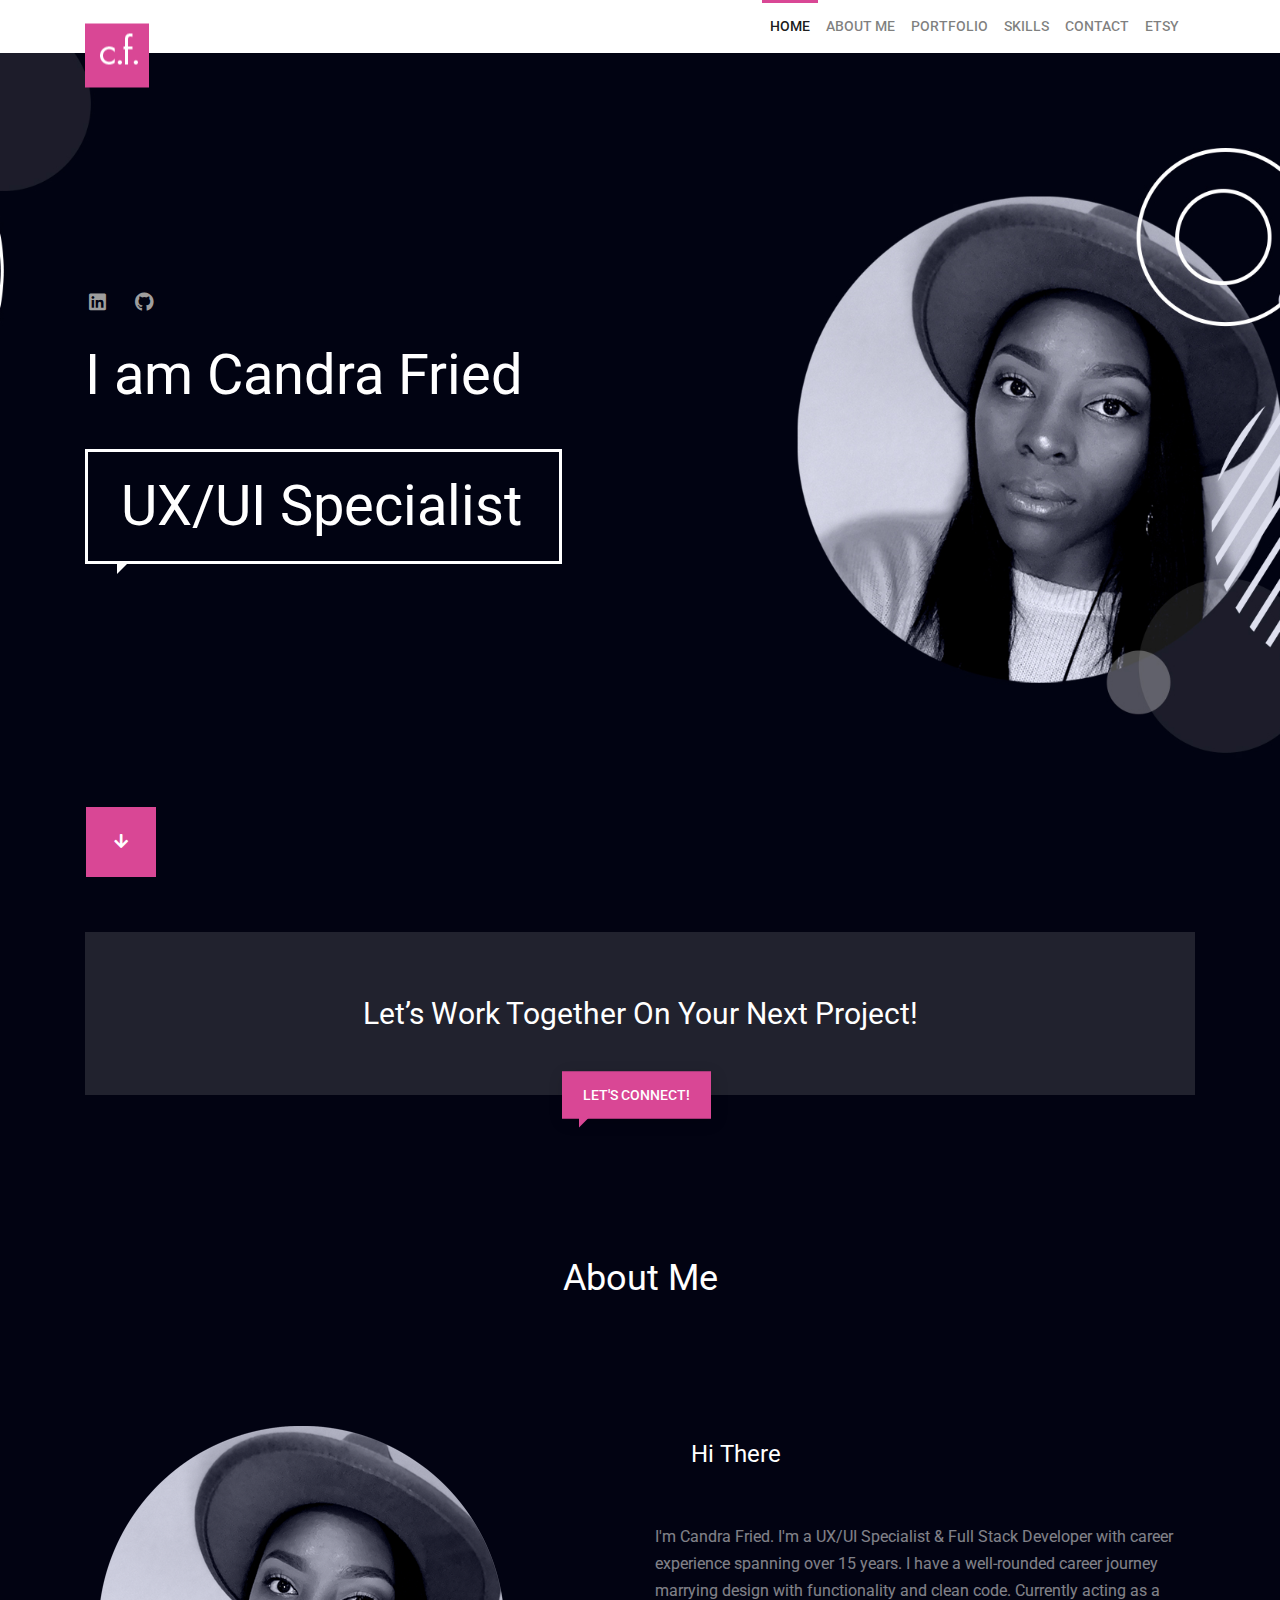
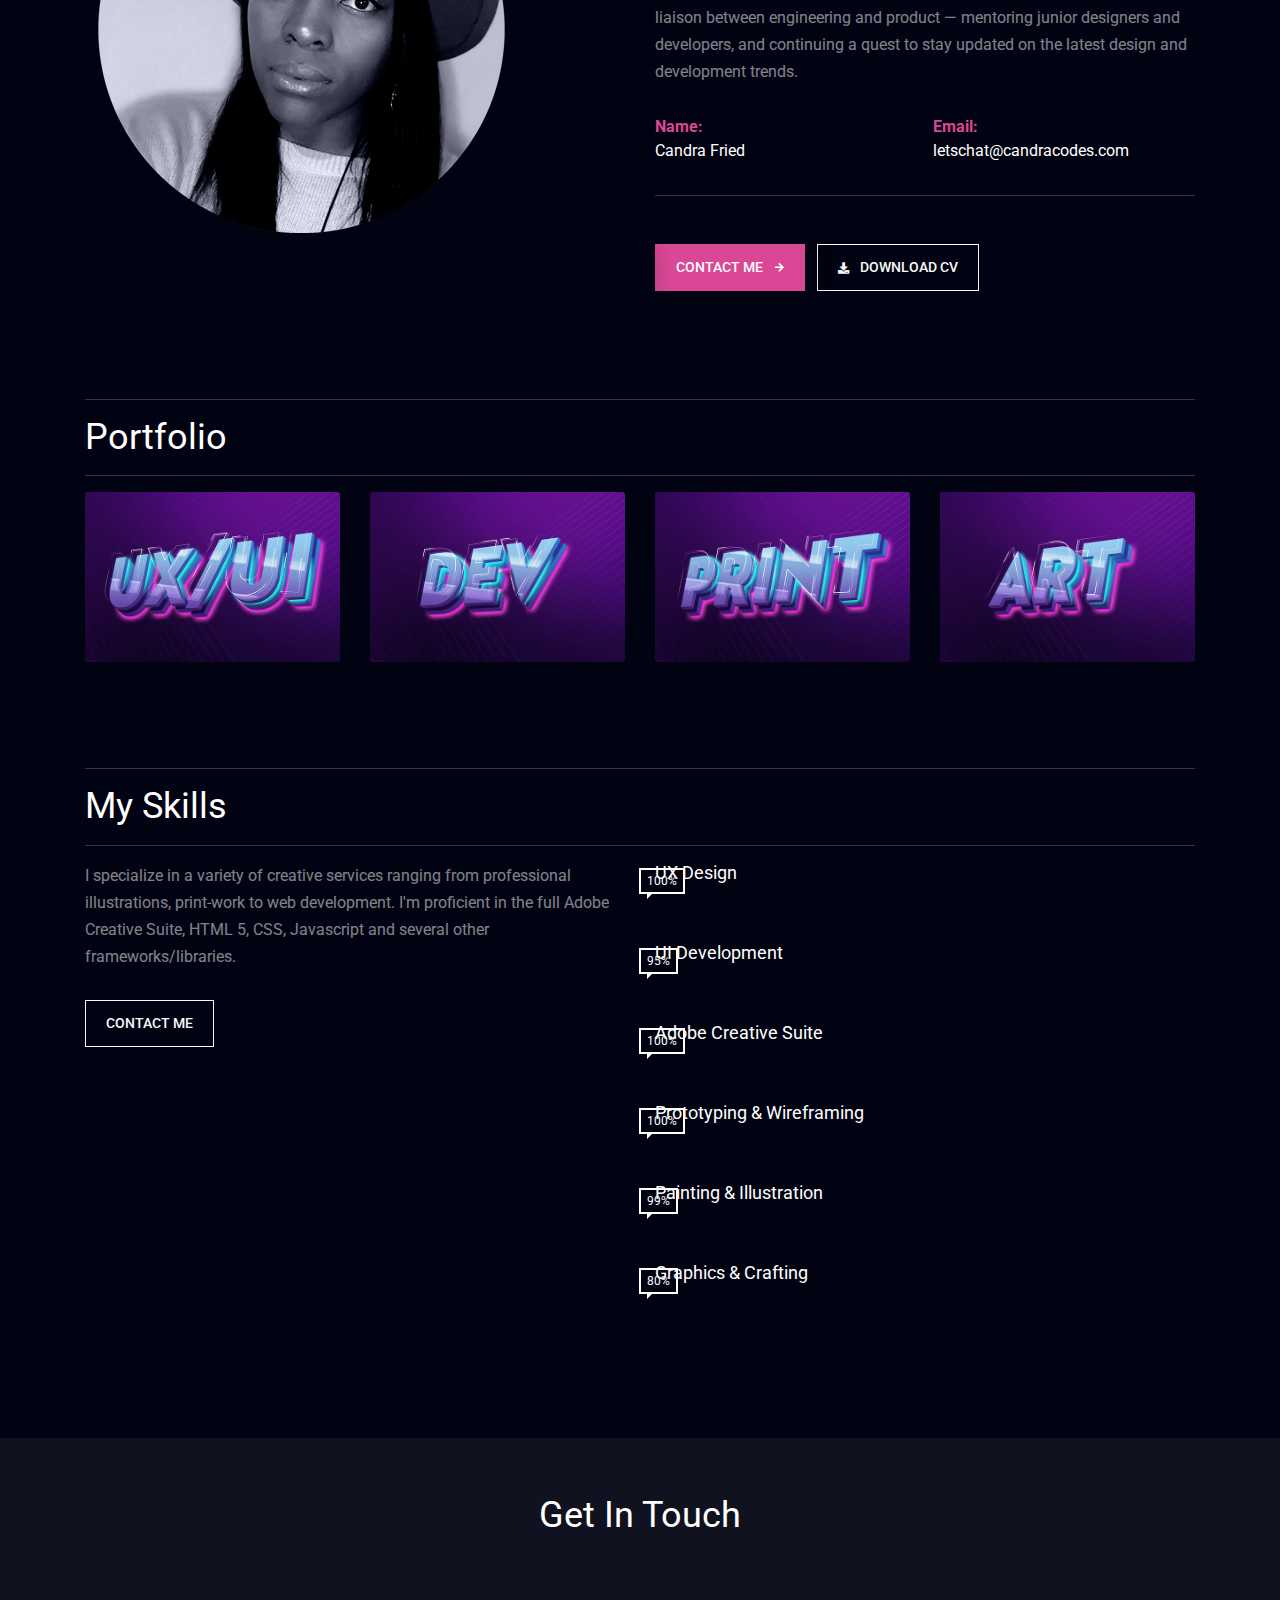
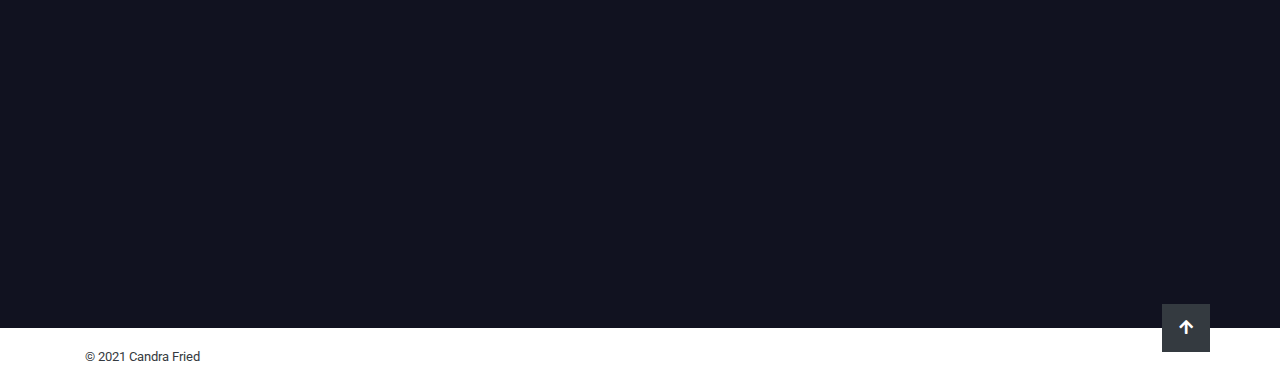
==== index.html @ 99b958d5 "Changing up the way I display portfolio sections, and optimized additional images." ====
<!doctype html>
<html lang="en">

<head>
    <meta charset="UTF-8">
    <meta name="viewport" content="width=device-width, initial-scale=1, shrink-to-fit=no">
    <meta name="author" content="ThemeStarz">
    <!-- FAVICON -->
    <link rel="apple-touch-icon" sizes="180x180" href="./assets/favicon/apple-touch-icon.png">
    <link rel="icon" type="image/png" sizes="32x32" href="./assets/favicon/favicon-32x32.png">
    <link rel="icon" type="image/png" sizes="16x16" href="./assets/favicon/favicon-16x16.png">
    <!-- GOOGLE FONTS -->
    <link rel="stylesheet" href="https://fonts.googleapis.com/css?family=Roboto:400,500,700">
    <!-- BOOTSTRAP (AVOIDING CDN FOR POTENTIAL SECURITY REASONS )-->
    <link rel="stylesheet" href="./assets/bootstrap/css/bootstrap.min.css" type="text/css">
    <!-- FONTAWESOME CSS-->
    <link rel="stylesheet" href="./assets/font-awesome/css/fontawesome-all.min.css">
    <!-- THEMING CSS-->
    <link rel="stylesheet" href="./assets/css/magnific-popup.css">
    <link rel="stylesheet" href="./assets/css/odometer-theme-default.css">
    <link rel="stylesheet" href="./assets/css/owl.carousel.min.css">
    <!-- CUSTOM CSS-->
    <link rel="stylesheet" href="./assets/css/style.css">
    <!-- CUSTOM MEDIA QUERIES-->
    <link rel="stylesheet" href="./assets/css/media-queries.css">
    <title>Candra Fried Portfolio</title>

</head>

<body data-spy="scroll" data-target=".navbar" class="has-loading-screen">
    <div class="ts-page-wrapper" id="page-top">
        <!--NAVIGATION ******************************************************************************************-->
        <nav class="navbar navbar-expand-lg navbar-light fixed-top bg-white">
            <div class="container">
                <a class="navbar-brand ts-push-down__50 position-absolute ts-bottom__0 bg-white pb-0 ts-z-index__1 ts-scroll"
                    href="#page-top">
                    <img src="assets/img/logo.png" alt="White text against Pink background of Candra Fried logo.">
                </a>
                <!--end navbar-brand-->
                <button class="navbar-toggler" type="button" data-toggle="collapse" data-target="#navbarNavAltMarkup"
                    aria-controls="navbarNavAltMarkup" aria-expanded="false" aria-label="Toggle navigation">
                    <span class="navbar-toggler-icon"></span>
                </button>
                <!--end navbar-toggler-->
                <div class="collapse navbar-collapse" id="navbarNavAltMarkup">
                    <div class="navbar-nav d-block d-lg-flex ml-auto text-right">
                        <a class="nav-item nav-link active ts-scroll" href="#page-top">Home <span
                                class="sr-only">(current)</span></a>
                        <a class="nav-item nav-link ts-scroll" href="#about-me">About Me</a>
                        <a class="nav-item nav-link ts-scroll" href="#portfolio">Portfolio</a>
                        <a class="nav-item nav-link ts-scroll" href="#my-skills">Skills</a>
                        <a class="nav-item nav-link ts-scroll" href="#contact">Contact</a>
                        <a class="nav-item nav-link ts-scroll mr-2" href="https://www.etsy.com/shop/FriedCookieCreations" target="_blank">Etsy</a>
                    </div>
                    <!--end navbar-nav-->
                </div>
                <!--end collapse-->
            </div>
            <!--end container-->
        </nav>
        <!--end navbar-->
        <!--*********************************************************************************************************-->
        <!--************ HERO ***************************************************************************************-->
        <!--*********************************************************************************************************-->
        <div id="ts-hero" class="ts-animate-hero-items">

            <!--HERO CONTENT ****************************************************************************************-->
            <div class="container position-relative h-100 ts-align__vertical">
                <div class="row w-100">
                    <div class="col-md-8">
                        <!--SOCIAL ICONS-->
                        <figure class="ts-social-icons mb-4">
                            <!-- linkedin -->
                            <a href="https://www.linkedin.com/in/candracook/" target="_blank" class="mr-3">
                                <i class="fab fa-linkedin"></i>
                            </a>
                            <!-- github -->
                            <a href="https://github.com/candracodes" target="_blank" class="mr-3">
                                <i class="fab fa-github"></i>
                            </a>
                        </figure>

                        <!-- HEADSHOT -->
                        <!-- <img src="./assets/img/headshot1.png"/> -->
                        <!--TITLE -->
                        <h1>I am Candra Fried</h1>
                        <h1 class="ts-bubble-border">
                            <span class="ts-title-rotate">
                                <span class="active">UX/UI Specialist</span>
                                <span>Developer</span>
                                <span>Artist</span>
                            </span>
                        </h1>



                    </div>
                    <!--end col-md-8-->
                </div>
                <!--end row-->

                <!-- START: DOWN ARROW *********************************** -->
                <a href="#about-me" class="ts-btn-effect position-absolute ts-bottom__0 ts-left__0 ts-scroll ml-3 mb-3">
                    <span class="ts-visible ts-circle__sm rounded-0 ts-bg-primary">
                        <i class="fa fa-arrow-down text-white"></i>
                    </span>
                    <span class="ts-hidden ts-circle__sm rounded-0">
                        <i class="fa fa-arrow-down text-white"></i>
                    </span>
                </a>
                <!-- END: DOWN ARROW *********************************** -->

            </div>
            <!--end container-->
            <!--END HERO CONTENT ************************************************************************************-->

            <!--HERO BACKGROUND *************************************************************************************-->
            <div class="ts-background">
                <div class="ts-background-image" data-bg-image="assets/img/bg-hero.jpg"></div>
            </div>
            <!--END HERO BACKGROUND *********************************************************************************-->

        </div>
        <!--end #hero-->

        <!--*********************************************************************************************************-->
        <!--************ CONTENT ************************************************************************************-->
        <!--*********************************************************************************************************-->
        <main id="ts-content">

            <!-- START: CONNECT ON LINKEDIN ***********************************************************************************-->
            <section class="ts-block">
                <div class="container">
                    <div class="text-center px-5 pt-5 position-relative">
                        <h3 class="my-3">
                            Let’s Work Together On Your Next Project!
                        </h3>
                        <a href="#contact" class="btn btn-primary mr-2 ts-push-down__50 ts-has-talk-arrow">Let's
                            Connect!</a>
                        <div class="ts-background ts-opacity__20" data-bg-image="assets/img/bg-keyboard.jpg"></div>
                    </div>
                </div>
            </section>
            <!-- END: CONNECT ON LINKEDIN ***********************************************************************************-->

            <!-- START: ABOUT ME ***********************************************************************************-->
            <section id="about-me" class="ts-block pb-4">
                <div class="container">
                    <div class="ts-title text-center">
                        <h2>About Me</h2>
                    </div>
                    <!--end ts-title-->
                    <div class="row ts-align__vertical">
                        <div class="col-md-6">
                            <img src="assets/img/headshot1.png"
                                alt="A closeup Black and white photo of Candra Fried, wearing a hat."
                                class="mw-100 mb-5">
                        </div>
                        <div class="col-md-6">
                            <h4 class="ts-bubble-border">Hi There</h4>
                            <p>
                                I'm Candra Fried. I'm a UX/UI Specialist & Full Stack Developer with career experience
                                spanning over 15 years.
                                I have a well-rounded career journey marrying design with functionality and clean code.
                                Currently acting as a liaison between engineering and product —
                                mentoring junior designers and developers, and continuing a quest to stay updated on the
                                latest design
                                and development trends.
                            </p>
                            <dl class="ts-column-count-2">
                                <dt>Name:</dt>
                                <dd>Candra Fried</dd>
                                <dt>Email:</dt>
                                <dd>letschat@candracodes.com</dd>
                            </dl>
                            <hr class="ts-hr-light mb-5">
                            <a href="#contact" class="ts-btn-effect mr-2">
                                <span class="ts-visible btn btn-primary ts-btn-arrow">Contact Me</span>
                                <span class="ts-hidden btn btn-primary ts-btn-arrow" data-bg-color="#d44729">Contact
                                    Me</span>
                            </a>
                            <a href="https://drive.google.com/file/d/1DQE7p5poFXvcVrIBnuNTejJkuoTIuxOj/view?usp=sharing"
                                target="_blank" class="ts-btn-effect mr-2">
                                <span class="ts-visible btn btn-outline-light">
                                    <i class="fa fa-download small mr-2"></i>
                                    Download CV
                                </span>
                                <span class="ts-hidden btn btn-light bg-white">
                                    <i class="fa fa-download small mr-2"></i>
                                    Download CV
                                </span>
                            </a>
                        </div>
                    </div>
                    <!--end row-->


                </div>
            </section>
            <!-- END: ABOUT ME ***********************************************************************************-->

            <!-- START: PORTFOLIO ***********************************************************************************-->
            <section class="ts-block pb-5" id="portfolio">
                <div class="container">
                    <hr class="ts-hr-light">
                    <!--start ts-title-->
                    <div class="ts-title portfolio-title">
                        <h2>Portfolio</h2>
                    </div>
                    <!--end ts-title-->

                    <!-- START: PORTFOLIO SECTION HEADERS -->
                    <!-- <div class="row">
                        <div class="col-12">
                            <ul id="portfolio-sections">
                                <li><a id="portfolio-all">All</a></li>
                                <li><a id="portfolio-development">Development</a></li>
                                <li><a id="portfolio-ux">UX/UI</a></li>
                                <li><a id="portfolio-print">Print/Graphics</a></li>
                                <li><a id="portfolio-art">Art/Illustrations</a></li>
                            </ul>
                        </div>
                    </div> -->
                    <!-- END: PORTFOLIO SECTION HEADERS -->

                    <hr class="ts-hr-light">

                    <!-- START: PORTFOLIO CHOICES -->
                    <div class="row portfolio-choice-container">
                        <!-- choice 1 -->
                        <div id="portfolio-ux" class="col-sm-12 col-md-3 col-lg-3 portfolio-choice">
                            <a>
                                <img src="assets/img/portfolio/portfolio-choice-ux.png" class="card-img" alt="Info">
                            </a>
                        </div>
                        <!-- choice 2 -->
                        <div id="portfolio-development" class="col-sm-12 col-md-3 col-lg-3 portfolio-choice">
                            <a>
                                <img src="assets/img/portfolio/portfolio-choice-dev.png" class="card-img" alt="Info">
                            </a>
                        </div>
                        <!-- choice 3 -->
                        <div id="portfolio-print" class="col-sm-12 col-md-3 col-lg-3 portfolio-choice">
                            <a>
                                <img src="assets/img/portfolio/portfolio-choice-print.png" class="card-img" alt="Info">
                            </a>
                        </div>
                        <!-- choice 4 -->
                        <div id="portfolio-art" class="col-sm-12 col-md-3 col-lg-3 portfolio-choice">
                            <a>
                                <img src="assets/img/portfolio/portfolio-choice-art.png" class="card-img" alt="Info">
                            </a>
                        </div>

                    </div>
                    <!-- END: PORTFOLIO CHOICES -->

                    <!-- start: DEVELOPMENT -->
                    <div id="show-development" class="row">
                        <!-- PROJECT 1: DAYTRIPPER -->
                        <div class="ts-gallery col-sm-12 col-md-3">
                            <!-- <a href="assets/img/portfolio/img-1-daytripper.png" class="card ts-gallery__item popup-image" data-animate="ts-fadeInUp"> -->
                            <a href="assets/img/portfolio/img-1-daytripper.png"
                                class="card ts-gallery__item popup-image">
                                <div class="ts-gallery__item-description">
                                    <h6 class="ts-opacity__50">DayTripper</h6>
                                    <h4>Sr. Dev/Designer</h4>
                                </div>
                                <img src="assets/img/portfolio/img-1-daytripper.png" class="card-img"
                                    alt="Car with bags on top driving down road for a road trip">
                                <!--end ts-gallery__image-->
                            </a>
                            <br>
                            <h5>DayTripper</h5>
                            <p class="project-link">
                                <a target="_blank" href="https://w1z9cu.axshare.com/">Wireframe</a><br>
                                <a target="_blank" href="https://github.com/candracodes/daytripper">Github (Private
                                    Repo)</a>
                            </p>
                        </div>
                        <!-- PROJECT 2: WEATHER DASHBOARD -->
                        <div class="ts-gallery col-sm-12 col-md-3">
                            <a href="assets/img/portfolio/img-2-weather.png" class="card ts-gallery__item popup-image">
                                <div class="ts-gallery__item-description">
                                    <h6 class="ts-opacity__50">Weather Dashboard</h6>
                                    <h4>Full Stack Dev/Designer</h4>
                                </div>
                                <img src="assets/img/portfolio/img-2-weather.png" class="card-img"
                                    alt="Gray and Blue squares containing today's forecast and the 5 day forecast, with accompanying icons representing clouds, the sun, and the weather of that day.">
                                <!--end ts-gallery__image-->
                            </a>
                            <br>
                            <h5>Weather Dashboard</h5>
                            <p class="project-link">
                                <a target="_blank" href="https://candracodes.github.io/weather-dashboard/">URL</a><br>
                                <a target="_blank" href="https://github.com/candracodes/weather-dashboard">Github</a>
                            </p>
                        </div>
                        <!-- PROJECT 3: WORKDAY SCHEDULER -->
                        <div class="ts-gallery col-sm-12 col-md-3">
                            <a href="assets/img/portfolio/img-3-workday.png" class="card ts-gallery__item popup-image">
                                <div class="ts-gallery__item-description">
                                    <h6 class="ts-opacity__50">Workday Scheduler</h6>
                                    <h4>Full Stack Developer</h4>
                                </div>
                                <img src="assets/img/portfolio/img-3-workday.png" class="card-img"
                                    alt="A flat planner with gray blocks indicating time in the past, red blocks indicating time in the present, and green blocks representing blocks in the future.">
                                <!--end ts-gallery__image-->
                            </a>
                            <br>
                            <h5>Workday Scheduler</h5>
                            <p class="project-link">
                                <a target="_blank" href="https://candracodes.github.io/work-day-scheduler/">URL</a><br>
                                <a target="_blank" href="https://github.com/candracodes/work-day-scheduler">Github</a>
                            </p>
                        </div>
                        <!-- PROJECT 4: CODE QUIZ -->
                        <div class="ts-gallery col-sm-12 col-md-3">
                            <a href="assets/img/portfolio/img-5-codeQuiz.png" class="card ts-gallery__item popup-image">
                                <div class="ts-gallery__item-description">
                                    <h6 class="ts-opacity__50">Code Quiz</h6>
                                    <h4>Full Stack Developer</h4>
                                </div>
                                <img src="assets/img/portfolio/img-5-codeQuiz.png" class="card-img"
                                    alt="Beige background, with a header saying Javascript Code Quiz. 4 statements describing the timed nature of the quiz, followed by a blue button that says start.">
                                <!--end ts-gallery__image-->
                            </a>
                            <br>
                            <h5>Code Quiz</h5>
                            <p class="project-link">
                                <a target="_blank" href="https://candracodes.github.io/code-quiz/">URL</a><br>
                                <a target="_blank" href="https://github.com/candracodes/code-quiz">Github</a>
                            </p>
                        </div>
                    </div>
                    <!-- end: DEVELOPMENT -->

                    <!-- start: UX/UI -->
                    <div id="show-ux" class="row">
                        <!-- PROJECT 1: DDOS -->
                        <div class="ts-gallery col-sm-12 col-md-3">
                            <a href="assets/img/portfolio/img-6-ux.png" class="card ts-gallery__item popup-image">
                                <div class="ts-gallery__item-description">
                                    <h6 class="ts-opacity__50">Comcast</h6>
                                    <h4>Designer/Developer</h4>
                                </div>
                                <img src="assets/img/portfolio/img-6-ux.png" class="card-img" alt="description">
                                <!--end ts-gallery__image-->
                            </a>
                            <br>
                            <h5>DDoS Services Portal</h5>
                            <p class="project-link">
                                <a target="_blank" href="https://ey1h8h.axshare.com/#g=1&p=home">Wireframe</a>
                            </p>
                        </div>
                        <!-- PROJECT 2: COMCAST INSIGHTS -->
                        <div class="ts-gallery col-sm-12 col-md-3">
                            <a href="assets/img/portfolio/img-7-ux.png" class="card ts-gallery__item popup-image">
                                <div class="ts-gallery__item-description">
                                    <h6 class="ts-opacity__50">Comcast</h6>
                                    <h4>Designer/Developer</h4>
                                </div>
                                <img src="assets/img/portfolio/img-7-ux.png" class="card-img" alt="description">
                                <!--end ts-gallery__image-->
                            </a>
                            <br>
                            <h5>Comcast Insights</h5>
                            <p class="project-link">
                                <a target="_blank" href="https://9i1dkv.axshare.com/#g=1&p=home">Wireframe</a>
                            </p>
                        </div>
                        <!-- PROJECT 3: PHARM -->
                        <div class="ts-gallery col-sm-12 col-md-3">
                            <a href="assets/img/portfolio/img-8-ux.png" class="card ts-gallery__item popup-image">
                                <div class="ts-gallery__item-description">
                                    <h6 class="ts-opacity__50">GeoDecisions</h6>
                                    <h4>Designer/Developer</h4>
                                </div>
                                <img src="assets/img/portfolio/img-8-ux.png" class="card-img" alt="description">
                                <!--end ts-gallery__image-->
                            </a>
                            <br>
                            <h5>GeoDecisions — PHARM</h5>
                            <p class="project-link">
                                <a target="_blank" href="http://candracodes.com/samples/PHARM.pdf">Wireframe</a><br>
                            </p>
                        </div>
                        <!-- PROJECT 4: ROSA -->
                        <div class="ts-gallery col-sm-12 col-md-3">
                            <a href="assets/img/portfolio/img-9-ux.png" class="card ts-gallery__item popup-image">
                                <div class="ts-gallery__item-description">
                                    <h6 class="ts-opacity__50">ROSA</h6>
                                    <h4>Designer/Developer</h4>
                                </div>
                                <img src="assets/img/portfolio/img-9-ux.png" class="card-img" alt="description">
                                <!--end ts-gallery__image-->
                            </a>
                            <br>
                            <h5>PennDOT ROSA</h5>
                            <p class="project-link">
                                <a target="_blank" href="http://candracodes.com/samples/ROSA/management-console.html">Prototype</a><br>
                            </p>
                        </div>
                    </div>
                    <!-- end: UX/UI -->

                    <!-- START: PRINT -->
                    <div id="show-print" class="row">
                        <!-- start: card-columns (4) -->
                        <div class="card-columns ts-gallery ts-column-count-4">
                            <!-- THE FLAMING SKILLET -->
                            <a href="assets/img/portfolio/img-19-print-big.png" class="card ts-gallery__item popup-image">
                                <div class="ts-gallery__item-description">
                                    <h6 class="ts-opacity__50">The Flaming Skillet</h6>
                                    <h4>Logo Design</h4>
                                </div>
                                <img src="assets/img/portfolio/img-19-print-thumb.png" class="card-img" alt="description">
                            </a>
                            <!-- GREG'S RANDOM ACTS -->
                            <a href="assets/img/portfolio/img-20-print-big.png" class="card ts-gallery__item popup-image">
                                <div class="ts-gallery__item-description">
                                    <h6 class="ts-opacity__50">Greg's Random Acts</h6>
                                    <h4>Logo Design</h4>
                                </div>
                                <img src="assets/img/portfolio/img-20-print-thumb.png" class="card-img" alt="description">
                            </a>
                            <!-- LEFT HANDED CAKES -->
                            <a href="assets/img/portfolio/img-21-print-big.png" class="card ts-gallery__item popup-image">
                                <div class="ts-gallery__item-description">
                                    <h6 class="ts-opacity__50">Left Handed Cakes</h6>
                                    <h4>Logo Design</h4>
                                </div>
                                <img src="assets/img/portfolio/img-21-print-thumb.png" class="card-img" alt="description">
                            </a>
                            <!-- COMCAST UTM -->
                            <a href="assets/img/portfolio/img-22-print-big.png" class="card ts-gallery__item popup-image">
                                <div class="ts-gallery__item-description">
                                    <h6 class="ts-opacity__50">Comcast UTM</h6>
                                    <h4>Logo Design</h4>
                                </div>
                                <img src="assets/img/portfolio/img-22-print-thumb.png" class="card-img" alt="description">
                            </a>
                            
                        </div>
                        <!-- end: card-columns (4) -->

                        <!-- start: card-columns (3) -->
                        <div class="card-columns ts-gallery ts-column-count-3">
                            <!-- SOLD BY SH'RON -->
                            <a href="assets/img/portfolio/img-23-print-big.png" class="card ts-gallery__item popup-image">
                                <div class="ts-gallery__item-description">
                                    <h6 class="ts-opacity__50">Sold By Sh'Ron</h6>
                                    <h4>Logo + Billboard Design</h4>
                                </div>
                                <img src="assets/img/portfolio/img-23-print-thumb.png" class="card-img" alt="description">
                            </a>
                            <!-- GEODECISIONS TRADESHOW BANNER -->
                            <a href="assets/img/portfolio/img-24-print-big.png" class="card ts-gallery__item popup-image">
                                <div class="ts-gallery__item-description">
                                    <h6 class="ts-opacity__50">GeoDecisions</h6>
                                    <h4>Tradeshow Banner</h4>
                                </div>
                                <img src="assets/img/portfolio/img-24-print-thumb.png" class="card-img" alt="description">
                            </a>
                            <!-- COMCAST NEWSLETTER -->
                            <a href="assets/img/portfolio/img-25-print-big.png" class="card ts-gallery__item popup-image">
                                <div class="ts-gallery__item-description">
                                    <h6 class="ts-opacity__50">Comcast</h6>
                                    <h4>Newsletter Design</h4>
                                </div>
                                <img src="assets/img/portfolio/img-25-print-thumb.png" class="card-img" alt="description">
                            </a>
                            
                        </div>
                        <!-- end: card-columns (3) -->
                    </div>
                    <!-- end: PRINT -->

                    <!-- start: ART -->
                    <div id="show-art" class="row">
                        <!-- start: card-columns -->
                        <div class="card-columns ts-gallery ts-column-count-4">
                            <!-- CICELY TYSON -->
                            <a href="assets/img/portfolio/img-10-cicely.png" class="card ts-gallery__item popup-image">
                                <div class="ts-gallery__item-description">
                                    <h6 class="ts-opacity__50">Cicely Tyson</h6>
                                    <h4>Pencil Drawing</h4>
                                </div>
                                <img src="assets/img/portfolio/img-10-cicely.png" class="card-img"
                                    alt="Actress Cicely Tyson drawn with graphite pencil onto beige canvas paper.">
                            </a>
                            <!-- BOOTSY COLLINS -->
                            <a href="assets/img/portfolio/img-11-bootsy.png" class="card ts-gallery__item popup-image">
                                <div class="ts-gallery__image">
                                    <div class="ts-gallery__item-description">
                                        <h6 class="ts-opacity__50">Bootsy Collins</h6>
                                        <h4>Pencil Drawing</h4>
                                    </div>
                                    <img src="assets/img/portfolio/img-11-bootsy.png" class="card-img"
                                        alt="A colored pencil drawing of singer and bassist Bootsy Collins">
                                </div>
                            </a>
                            <!-- ERYKAH BADU -->
                            <a href="assets/img/portfolio/img-12-erykah.png" class="card ts-gallery__item popup-image">
                                <div class="ts-gallery__image">
                                    <img src="assets/img/portfolio/img-12-erykah.png" class="card-img"
                                        alt="A colored pencil drawing of singer, Erykah Badu.">
                                    <div class="ts-gallery__item-description">
                                        <h6 class="ts-opacity__50">Erykah Badu</h6>
                                        <h4>Colored Pencil</h4>
                                    </div>
                                </div>
                            </a>
                            <!-- ANDRE 3000 -->
                            <a href="assets/img/portfolio/img-13-andre.png" class="card ts-gallery__item popup-image">
                                <div class="ts-gallery__image">
                                    <img src="assets/img/portfolio/img-13-andre.png" class="card-img"
                                        alt="A red and warm colored digital drawing of rapper/actor Andre 3000.">
                                    <div class="ts-gallery__item-description">
                                        <h6 class="ts-opacity__50">Andre 3000</h6>
                                        <h4>Digital Drawing/Procreate</h4>
                                    </div>
                                </div>
                            </a>
                            <!-- MUHAMMED ALI -->
                            <a href="assets/img/portfolio/img-14-muhammed.png" class="card ts-gallery__item popup-image">
                                <div class="ts-gallery__image">
                                    <img src="assets/img/portfolio/img-14-muhammed.png" class="card-img"
                                        alt="Black and white charcoal and graphite drawing of Muhammed Ali standing in a boxing ring over the top of Sonny Liston">
                                    <div class="ts-gallery__item-description">
                                        <h6 class="ts-opacity__50">Muhammed Ali</h6>
                                        <h4>Charcoal/Pencil Drawing</h4>
                                    </div>
                                </div>
                            </a>
                            <!-- SILVER SHADOW -->
                            <a href="assets/img/portfolio/img-15-silver.png" class="card ts-gallery__item popup-image">
                                <div class="ts-gallery__image">
                                    <img src="assets/img/portfolio/img-15-silver.png" class="card-img"
                                        alt="A comic book styled digital drawing of a super hero woman against an intergalactic background.">
                                    <div class="ts-gallery__item-description">
                                        <h6 class="ts-opacity__50">Silver Shadow</h6>
                                        <h4>Comic Drawing/Procreate</h4>
                                    </div>
                                </div>
                            </a>
                            <!-- APOSTLE HERMAN MURRAY -->
                            <!-- <a href="assets/img/portfolio/img-16-apostle.png" class="card ts-gallery__item popup-image">
                                <div class="ts-gallery__image">
                                    <img src="assets/img/portfolio/img-16-apostle.png" class="card-img"
                                        alt="A digitally painted portrait of preacher Herman Murray against a dark black and green background">
                                    <div class="ts-gallery__item-description">
                                        <h6 class="ts-opacity__50">Apostle Herman Murray</h6>
                                        <h4>Digital Painting</h4>
                                    </div>
                                </div>
                            </a> -->
                            <!-- THE FRIEDS -->
                            <a href="assets/img/portfolio/img-17-fried.png" class="card ts-gallery__item popup-image">
                                <div class="ts-gallery__image">
                                    <img src="assets/img/portfolio/img-17-fried.png" class="card-img"
                                        alt="An oil painting of a man, woman, and their dog.">
                                    <div class="ts-gallery__item-description">
                                        <h6 class="ts-opacity__50">Tom and Mary</h6>
                                        <h4>Oil Painting</h4>
                                    </div>
                                </div>
                            </a>
                            <!-- CANDRA -->
                            <a href="assets/img/portfolio/img-18-candra.png" class="card ts-gallery__item popup-image">
                                <div class="ts-gallery__image">
                                    <img src="assets/img/portfolio/img-18-candra.png" class="card-img"
                                        alt="A black and white pencil drawing of Candra sitting in a window sill looking outward">
                                    <div class="ts-gallery__item-description">
                                        <h6 class="ts-opacity__50">Self Portrait</h6>
                                        <h4>Pencil Drawing</h4>
                                    </div>
                                </div>
                            </a>
                            <!-- JIMI HENDRIX GUITAR -->
                            <a href="assets/img/portfolio/img-26-mixed-big.png" class="card ts-gallery__item popup-image">
                                <div class="ts-gallery__item-description">
                                    <h6 class="ts-opacity__50">Jimi Hendrix/Fender</h6>
                                    <h4>Custom Guitar Woodwork</h4>
                                </div>
                                <img src="assets/img/portfolio/img-26-mixed-thumb.png" class="card-img" alt="description">
                            </a>
                            <!-- DAYTRION CD -->
                            <a href="assets/img/portfolio/img-27-mixed-big.png" class="card ts-gallery__item popup-image">
                                <div class="ts-gallery__item-description">
                                    <h6 class="ts-opacity__50">Daytrion</h6>
                                    <h4>CD Cover Design</h4>
                                </div>
                                <img src="assets/img/portfolio/img-27-mixed-thumb.png" class="card-img" alt="description">
                            </a>
                            <!-- DAVID BOWIE STICKER -->
                            <a href="assets/img/portfolio/img-28-mixed-big.png" class="card ts-gallery__item popup-image">
                                <div class="ts-gallery__item-description">
                                    <h6 class="ts-opacity__50">David Bowie</h6>
                                    <h4>Digital Drawing/Sticker</h4>
                                </div>
                                <img src="assets/img/portfolio/img-28-mixed-thumb.png" class="card-img" alt="description">
                            </a>
                            <!-- FREDDIE MERCURY STICKER -->
                            <a href="assets/img/portfolio/img-29-mixed-big.png" class="card ts-gallery__item popup-image">
                                <div class="ts-gallery__item-description">
                                    <h6 class="ts-opacity__50">Freddie Mercury</h6>
                                    <h4>Digital Drawing/Sticker</h4>
                                </div>
                                <img src="assets/img/portfolio/img-29-mixed-thumb.png" class="card-img" alt="description">
                            </a>
                        </div>
                        <!-- end: card-columns -->

                    </div>
                    <!-- start: ART -->


                </div>
                <!--end container-->
            </section>
            <!-- END: PORTFOLIO ***********************************************************************************-->

            <!-- START: MY SKILLS ***********************************************************************************-->
            <section id="my-skills" class="ts-block pb-5">
                <div class="container">
                    <hr class="ts-hr-light">
                    <div class="ts-title portfolio-title">
                        <h2>My Skills</h2>
                    </div>
                    <!--end ts-title-->
                    <hr class="ts-hr-light">
                    <div class="row">
                        <div class="col-md-6">
                            <p>
                                I specialize in a variety of creative services ranging from professional illustrations,
                                print-work to web development.
                                I'm proficient in the full Adobe Creative Suite, HTML 5, CSS, Javascript and several
                                other frameworks/libraries.

                            </p>
                            <a href="#contact" class="btn btn-outline-light mb-5">Contact Me</a>
                        </div>
                        <!--end col-md-6-->
                        <div class="col-md-6">
                            <div class="progress" data-progress-width="100%">
                                <h5 class="ts-progress-title">UX Design</h5>
                                <figure class="ts-progress-value"></figure>
                                <div class="progress-bar" role="progressbar" aria-valuenow="0" aria-valuemin="0"
                                    aria-valuemax="100"></div>
                            </div>
                            <!--end progress-->
                            <div class="progress" data-progress-width="95%">
                                <h5 class="ts-progress-title">UI Development</h5>
                                <figure class="ts-progress-value"></figure>
                                <div class="progress-bar" role="progressbar" aria-valuenow="0" aria-valuemin="0"
                                    aria-valuemax="100"></div>
                            </div>
                            <!--end progress-->
                            <div class="progress" data-progress-width="100%">
                                <h5 class="ts-progress-title">Adobe Creative Suite</h5>
                                <figure class="ts-progress-value"></figure>
                                <div class="progress-bar" role="progressbar" aria-valuenow="0" aria-valuemin="0"
                                    aria-valuemax="100"></div>
                            </div>
                            <!--end progress-->
                            <div class="progress" data-progress-width="100%">
                                <h5 class="ts-progress-title">Prototyping & Wireframing</h5>
                                <figure class="ts-progress-value"></figure>
                                <div class="progress-bar" role="progressbar" aria-valuenow="0" aria-valuemin="0"
                                    aria-valuemax="100"></div>
                            </div>
                            <!--end progress-->
                            <div class="progress" data-progress-width="99%">
                                <h5 class="ts-progress-title">Painting & Illustration</h5>
                                <figure class="ts-progress-value"></figure>
                                <div class="progress-bar" role="progressbar" aria-valuenow="0" aria-valuemin="0"
                                    aria-valuemax="100"></div>
                            </div>
                            <!--end progress-->
                            <div class="progress" data-progress-width="80%">
                                <h5 class="ts-progress-title">Graphics & Crafting</h5>
                                <figure class="ts-progress-value"></figure>
                                <div class="progress-bar" role="progressbar" aria-valuenow="0" aria-valuemin="0"
                                    aria-valuemax="100"></div>
                            </div>
                            <!--end progress-->
                        </div>
                        <!--end col-md-6-->
                    </div>
                    <!--end row-->
                </div>
                <!--end container-->
            </section>
            <!-- END: MY SKILLS ***********************************************************************************-->

        </main>
        <!--end #content-->

        <!--*********************************************************************************************************-->
        <!--************ FOOTER *************************************************************************************-->
        <!--*********************************************************************************************************-->
        <footer id="ts-footer" class="mt-5">

            <section id="contact" class="ts-block ts-separate-bg-element" data-bg-image="assets/img/bg-man-wall.jpg"
                data-bg-image-opacity=".1">
                <div class="container footer-center">
                    <div class="ts-title text-center">
                        <h2 class="ts-bubble-border">Get In Touch</h2>
                    </div>
                    <div class="row ts-xs-text-center ">
                        <!-- start: ICON 1 -->
                        <div class="col-sm-6 col-md-3 mb-4" data-animate="ts-fadeInUp">
                            <i class="fas fa-map-marker-alt mb-4 footer-icon"
                                alt="Pink icon of a map pin, indicating the location of Candra Fried"></i>
                            <h5>Location</h5>
                            <div class="ts-opacity__50">
                                <figure class="mb-0">Dallas, TX, USA</figure>
                            </div>
                        </div>
                        <!-- start: ICON 1 -->

                        <!-- start: ICON 2 -->
                        <div class="col-sm-6 col-md-3 mb-4" data-animate="ts-fadeInUp" data-delay=".2s">
                            <i class="fas fa-envelope-open mb-4 footer-icon"
                                alt="A pink icon of an at symbol indicating the email of Candra Fried"></i>
                            <h5>Email</h5>
                            <div class="ts-opacity__50">
                                <figure class="mb-0">letschat@candracodes.com</figure>
                            </div>
                            <!--end ts-opacity__50-->
                        </div>
                        <!-- start: ICON 2 -->

                        <!-- start: ICON 3 -->
                        <div class="col-sm-6 col-md-3 mb-4" data-animate="ts-fadeInUp" data-delay=".2s">
                            <i class="fab fa-linkedin mb-4 footer-icon" alt="A pink LinkedIn icon"></i>
                            <h5>LinkedIn</h5>
                            <div class="ts-opacity__50">
                                <figure class="mb-0"><a href="https://www.linkedin.com/in/candracook/"
                                        target="_blank">View Profile</a></figure>
                            </div>
                            <!--end ts-opacity__50-->
                        </div>
                        <!-- start: ICON 3 -->

                        
                        <!-- start: ICON 4 -->
                        <div class="col-sm-6 col-md-3 mb-4" data-animate="ts-fadeInUp" data-delay=".2s">
                            <i class="fab fa-github mb-4 footer-icon" alt="A pink LinkedIn icon"></i>
                            <h5>Github</h5>
                            <div class="ts-opacity__50">
                                <figure class="mb-0"><a href="https://github.com/candracodes" target="_blank">View
                                        Profile</a></figure>
                            </div>
                            <!--end ts-opacity__50-->
                        </div>
                        <!-- start: ICON 4 -->

                    </div>
                    <!--end row-->
                </div>
                <!--end container-->
            </section>
            <!--end #contact-->

            <div class="text-dark bg-white">
                <div class="container py-3 position-relative">
                    <small>© 2021 Candra Fried</small>
                    <a href="#page-top"
                        class="ts-circle__xs rounded-0 bg-dark position-absolute ts-right__0 ts-top__0 ts-push-up__50 ts-scroll">
                        <i class="fa fa-arrow-up text-white"></i>
                    </a>
                </div>
            </div>

        </footer>
        <!--end #footer-->

    </div>
    <!--end page-->


    <script src="./assets/js/custom.hero.js"></script>
    <script src="./assets/js/jquery-3.3.1.min.js"></script>
    <script src="./assets/js/popper.min.js"></script>
    <script src="./assets/bootstrap/js/bootstrap.min.js"></script>
    <script src="./assets/js/imagesloaded.pkgd.min.js"></script>
    <script src="./assets/js/isInViewport.jquery.js"></script>
    <script src="./assets/js/jquery.magnific-popup.min.js"></script>
    <script src="./assets/js/scrolla.jquery.min.js"></script>
    <script src="./assets/js/jquery.validate.min.js"></script>
    <script src="./assets/js/jquery-validate.bootstrap-tooltip.min.js"></script>
    <script src="./assets/js/odometer.min.js"></script>
    <script src="./assets/js/owl.carousel.min.js"></script>
    <!-- CUSTOM JAVASCRIPT -->
    <script src="./assets/js/custom.js"></script>

</body>

</html>
---- assets/css/odometer-theme-default.css ----
.odometer.odometer-auto-theme, .odometer.odometer-theme-default {
  display: inline-block;
  vertical-align: middle;
  *vertical-align: auto;
  *zoom: 1;
  *display: inline;
  position: relative;
}
.odometer.odometer-auto-theme .odometer-digit, .odometer.odometer-theme-default .odometer-digit {
  display: inline-block;
  vertical-align: middle;
  *vertical-align: auto;
  *zoom: 1;
  *display: inline;
  position: relative;
}
.odometer.odometer-auto-theme .odometer-digit .odometer-digit-spacer, .odometer.odometer-theme-default .odometer-digit .odometer-digit-spacer {
  display: inline-block;
  vertical-align: middle;
  *vertical-align: auto;
  *zoom: 1;
  *display: inline;
  visibility: hidden;
}
.odometer.odometer-auto-theme .odometer-digit .odometer-digit-inner, .odometer.odometer-theme-default .odometer-digit .odometer-digit-inner {
  text-align: left;
  display: block;
  position: absolute;
  top: 0;
  left: 0;
  right: 0;
  bottom: 0;
  overflow: hidden;
}
.odometer.odometer-auto-theme .odometer-digit .odometer-ribbon, .odometer.odometer-theme-default .odometer-digit .odometer-ribbon {
  display: block;
}
.odometer.odometer-auto-theme .odometer-digit .odometer-ribbon-inner, .odometer.odometer-theme-default .odometer-digit .odometer-ribbon-inner {
  display: block;
  -webkit-backface-visibility: hidden;
}
.odometer.odometer-auto-theme .odometer-digit .odometer-value, .odometer.odometer-theme-default .odometer-digit .odometer-value {
  display: block;
  -webkit-transform: translateZ(0);
}
.odometer.odometer-auto-theme .odometer-digit .odometer-value.odometer-last-value, .odometer.odometer-theme-default .odometer-digit .odometer-value.odometer-last-value {
  position: absolute;
}
.odometer.odometer-auto-theme.odometer-animating-up .odometer-ribbon-inner, .odometer.odometer-theme-default.odometer-animating-up .odometer-ribbon-inner {
  -webkit-transition: -webkit-transform 2s;
  -moz-transition: -moz-transform 2s;
  -ms-transition: -ms-transform 2s;
  -o-transition: -o-transform 2s;
  transition: transform 2s;
}
.odometer.odometer-auto-theme.odometer-animating-up.odometer-animating .odometer-ribbon-inner, .odometer.odometer-theme-default.odometer-animating-up.odometer-animating .odometer-ribbon-inner {
  -webkit-transform: translateY(-100%);
  -moz-transform: translateY(-100%);
  -ms-transform: translateY(-100%);
  -o-transform: translateY(-100%);
  transform: translateY(-100%);
}
.odometer.odometer-auto-theme.odometer-animating-down .odometer-ribbon-inner, .odometer.odometer-theme-default.odometer-animating-down .odometer-ribbon-inner {
  -webkit-transform: translateY(-100%);
  -moz-transform: translateY(-100%);
  -ms-transform: translateY(-100%);
  -o-transform: translateY(-100%);
  transform: translateY(-100%);
}
.odometer.odometer-auto-theme.odometer-animating-down.odometer-animating .odometer-ribbon-inner, .odometer.odometer-theme-default.odometer-animating-down.odometer-animating .odometer-ribbon-inner {
  -webkit-transition: -webkit-transform 2s;
  -moz-transition: -moz-transform 2s;
  -ms-transition: -ms-transform 2s;
  -o-transition: -o-transform 2s;
  transition: transform 2s;
  -webkit-transform: translateY(0);
  -moz-transform: translateY(0);
  -ms-transform: translateY(0);
  -o-transform: translateY(0);
  transform: translateY(0);
}

.odometer.odometer-auto-theme, .odometer.odometer-theme-default {
  font-family: "Helvetica Neue", sans-serif;
  line-height: 1.1em;
}
.odometer.odometer-auto-theme .odometer-value, .odometer.odometer-theme-default .odometer-value {
  text-align: center;
}
---- assets/css/style.css ----
/*----------------------------------------------------------------------------------------------------------------------
Project:	    Selfer
Version:        1.0.0

Default Color   #d94795;
Background Color  #020312;

Body copy:		'Roboto', sans-serif; 14px;
Headers:		'Roboto', sans-serif;

----------------------------------------------------------------------------------------------------------------------*/

/*----------------------------------------------------------------------------------------------------------------------
[Table of contents]

A. Basic Styling
  -- Styling

B. Helpers
  -- Animations
  -- Borders
  -- Colors
  -- Column Count
  -- Transitions
  -- Background
  -- Headings
  -- Height
  -- Margin
  -- No Gutter
  -- Opacity
  -- Overflow
  -- Padding
  -- Position
  -- Shadow
  -- Shape Mask
  -- Typography
  -- Title
  -- Transitions
  -- Utilities
  -- Width
  -- Z-Index

C. Components
  -- Block
  -- Blockquote
  -- Box
  -- Buttons
  -- Card
  -- Circle
  -- Forms
  -- Inputs
  -- Item
  -- List
  -- Map
  -- Hero
  -- Navbar
  -- Page
  -- Partners
  -- Plugins
  -- Price Box
  -- Progress
  -- Promo Numbers
  -- Select
  -- Slider
  -- Tabs

D. Plugins Styles
  -- Magnific Popup
  -- Owl Carousel

E. Template Specific Elements
  -- Price Box
  -- Other
  -- Story

F. Media Queries

G. Portfolio Sections


----------------------------------------------------------------------------------------------------------------------*/

/***********************************************************************************************************************
A. Basic Styling
***********************************************************************************************************************/

/*-------------------------------------------
  -- Styling - Colors, Font Size, Font Family
-------------------------------------------*/

body {
    color: #fff;
    background-color: #020312;
    font-family: 'Roboto', sans-serif;
    font-size: 1rem;
    margin: 0;
    padding: 0;
}

html {
    font-size: 80%;
}

h1, h2, h3, h4, h5 {
    font-weight: 400;
}

h1, .ts-h1 {
    font-size: 2.5rem;
}

h2, .ts-h2 {
    font-size: 1.5rem;
}

h3, .ts-h3 {
    font-size: 1.25rem;
    margin-bottom: 1.5625rem;
}

h4, .ts-h4 {
    margin-bottom: 1.875rem;
}

h5, .ts-h5 {
    font-size: 1.125rem;
}

h6, .ts-h6 {
    font-size: 1rem;
}

/* NEW */

/***********************************************************************************************************************
B. Helpers
***********************************************************************************************************************/

/*-------------------------------------------
  -- Animations
-------------------------------------------*/

[data-animate] {
    opacity: 0;
    animation-fill-mode: forwards;
    animation-duration: .6s;
    animation-timing-function: ease;
}

/* Fade In Up */

@keyframes ts-fadeInUp {
    from {
        opacity: 0;
        transform: translate3d(0, 1.25rem, 0);
    }

    to {
        opacity: 1;
        transform: translate3d(0, 0, 0);
    }
}

.ts-fadeInUp {
    animation-name: ts-fadeInUp;
}

/* Fade In Down */

@keyframes ts-fadeInDown {
    from {
        opacity: 0;
        transform: translate3d(0, -1.25rem, 0);
    }

    to {
        opacity: 1;
        transform: translate3d(0, 0, 0);
    }
}

.ts-fadeInDown {
    animation-name: ts-fadeInDown;
}

/* Fade In Left */

@keyframes ts-fadeInLeft {
    from {
        opacity: 0;
        transform: translate3d(-1.25rem, 0, 0);
    }

    to {
        opacity: 1;
        transform: translate3d(0, 0, 0);
    }
}

.ts-fadeInLeft {
    animation-name: ts-fadeInLeft;
}

/* Fade In Right */

@keyframes ts-fadeInRight {
    from {
        opacity: 0;
        transform: translate3d(1.25rem, 0, 0);
    }

    to {
        opacity: 1;
        transform: translate3d(0, 0, 0);
    }
}

.ts-fadeInRight {
    animation-name: ts-fadeInRight;
}

/* Zoom In */

@keyframes ts-zoomIn {
    from {
        opacity: 0;
        transform: scale(.5);
    }

    to {
        opacity: 1;
        transform: scale(1);
    }
}

.ts-zoomIn {
    animation-name: ts-zoomIn;
}

/* Zoom Out In */

@keyframes ts-zoomOutIn {
    from {
        opacity: 0;
        transform: scale(1.1);
    }

    to {
        opacity: 1;
        transform: scale(1);
    }
}

.ts-zoomOutIn {
    animation-name: ts-zoomOutIn;
}

/* Zoom In Short */

@keyframes ts-zoomInShort {
    from {
        opacity: 0;
        transform: scale(.9);
    }

    to {
        opacity: 1;
        transform: scale(1);
    }
}

.ts-zoomInShort {
    animation-name: ts-zoomInShort;
}

/* -- Align */

.ts-align__vertical {
    display: flex;
    align-items: center;
}

/*-------------------------------------------
  -- Borders
-------------------------------------------*/

.ts-border-radius__sm {
    border-radius: .125rem;
    overflow: hidden;
}

.ts-border-radius__md {
    border-radius: .25rem;
    overflow: hidden;
}

.ts-border-radius__lg {
    border-radius: .5rem;
    overflow: hidden;
}

.ts-border-radius__xl {
    border-radius: .75rem;
    overflow: hidden;
}

.ts-border-radius__pill {
    border-radius: 6.25rem !important;
    overflow: hidden;
}

.ts-border-radius__round-shape {
    border-radius: 187.5rem;
    overflow: hidden;
}

.ts-border-none {
    border: none;
}

.ts-border-bottom {
    border-bottom: .0625rem solid rgba(0, 0, 0, .1);
}

.ts-border-muted {
    border-color: rgba(25, 25, 25, .1) !important;
}

.ts-border-light {
    border-color: rgba(255, 255, 255, .2) !important;
}

.ts-font-color__white {
    color: #fff;
}

.ts-font-color__black {
    color: #000;
}

.ts-font-color__primary {
    color: #d94795;
}

.ts-bg-primary {
    background-color: #d94795;
}

.ts-column-count-2 {
    column-count: 2;
}

.ts-column-count-3 {
    column-count: 3;
}

.ts-column-count-4 {
    column-count: 4;
}

/*-------------------------------------------
  -- Background
-------------------------------------------*/

[data-bg-image] {
    background-size: cover;
    background-position: 50%;
}

.ts-background {
    bottom: 0;
    left: 0;
    height: 100%;
    overflow: hidden;
    position: absolute;
    width: 100%;
    z-index: -2;
}

.ts-background .ts-background {
    height: 100%;
    width: 100%;
}

.ts-background-repeat {
    background-repeat: repeat;
    background-size: inherit;
}

.ts-background-repeat .ts-background-image {
    background-repeat: repeat;
    background-size: inherit;
}

.ts-background-image, .ts-img-into-bg {
    background-repeat: no-repeat;
    background-size: cover;
    background-position: 50%;
    height: 100%;
    overflow: hidden;
    width: 100%;
}

.ts-background-image img, .ts-img-into-bg img {
    display: none;
}

.ts-background-original-size {
    background-size: inherit;
}

.ts-background-size-cover {
    background-size: cover;
}

.ts-background-size-contain {
    background-size: contain;
}

.ts-background-repeat-x {
    background-repeat: repeat-x;
}

.ts-background-repeat-y {
    background-repeat: repeat-y;
}

.ts-background-repeat-repeat {
    background-repeat: repeat;
    background-size: inherit;
}

.ts-background-position-top {
    background-position: top;
}

.ts-background-position-center {
    background-position: center;
}

.ts-background-position-bottom {
    background-position: bottom;
}

.ts-background-position-left {
    background-position-x: left !important;
}

.ts-background-position-right {
    background-position-x: right !important;
}

.ts-background-particles {
    height: 120%;
    left: 0;
    margin-left: -10%;
    margin-top: -10%;
    overflow: hidden;
    position: absolute;
    top: 0;
    width: 120%;
    z-index: 1;
}

.ts-background-is-dark {
    color: #fff;
}

.ts-background-is-dark .form-control {
    box-shadow: 0 0 0 .125rem rgba(255, 255, 255, .2);
}

.ts-background-is-dark .form-control:focus {
    box-shadow: 0 0 0 .125rem rgba(255, 255, 255, .4);
}

.ts-background-is-dark .ts-btn-border-muted {
    border-color: rgba(255, 255, 255, .1);
}

.ts-video-bg {
    height: 100%;
}

.ts-video-bg .fluid-width-video-wrapper {
    height: 100%;
}

/*-------------------------------------------
  -- Height
-------------------------------------------*/

.ts-height__50px {
    height: 3.125rem;
}

.ts-height__100px {
    height: 6.25rem;
}

.ts-height__150px {
    height: 9.375rem;
}

.ts-height__200px {
    height: 12.5rem;
}

.ts-height__250px {
    height: 15.625rem;
}

.ts-height__300px {
    height: 18.75rem;
}

.ts-height__350px {
    height: 21.875rem;
}

.ts-height__400px {
    height: 25rem;
}

.ts-height__450px {
    height: 28.125rem;
}

.ts-height__500px {
    height: 31.25rem;
}

.ts-height__600px {
    height: 37.5rem;
}

.ts-height__700px {
    height: 43.75rem;
}

.ts-height__800px {
    height: 50rem;
}

.ts-height__900px {
    height: 56.25rem;
}

.ts-height__1000px {
    height: 62.5rem;
}

/*-------------------------------------------
  -- Margin
-------------------------------------------*/

.ts-mt__0 {
    margin-top: 0 !important;
}

.ts-mr__0 {
    margin-right: 0 !important;
}

.ts-mb__0 {
    margin-bottom: 0 !important;
}

.ts-ml__0 {
    margin-left: 0 !important;
}

/*-------------------------------------------
  -- No Gutters - Removes padding from col*
-------------------------------------------*/

.no-gutters {
    margin-right: 0;
    margin-left: 0;
}

.no-gutters > .col, .no-gutters > [class*="col-"] {
    padding-right: 0;
    padding-left: 0;
}

/*-------------------------------------------
  -- Opacity
-------------------------------------------*/

.ts-opacity__5 {
    opacity: .05;
}

.ts-opacity__10 {
    opacity: .1;
}

.ts-opacity__20 {
    opacity: .2;
}

.ts-opacity__30 {
    opacity: .3;
}

.ts-opacity__40 {
    opacity: .4;
}

.ts-opacity__50 {
    opacity: .5;
}

.ts-opacity__60 {
    opacity: .6;
}

.ts-opacity__70 {
    opacity: .7;
}

.ts-opacity__80 {
    opacity: .8;
}

.ts-opacity__90 {
    opacity: .9;
}

/*-------------------------------------------
  -- Overflow
-------------------------------------------*/

.ts-overflow__hidden {
    overflow: hidden;
}

.ts-overflow__visible {
    overflow: visible;
}

/*-------------------------------------------
  -- Padding
-------------------------------------------*/

.ts-pt__0 {
    padding-top: 0 !important;
}

.ts-pr__0 {
    padding-right: 0 !important;
}

.ts-pb__0 {
    padding-bottom: 0 !important;
}

.ts-pl__0 {
    padding-left: 0 !important;
}

/*-------------------------------------------
  -- Position
-------------------------------------------*/

/* Top */

.ts-top__0 {
    top: 0%;
}

.ts-top__50 {
    top: 50%;
}

.ts-top__100 {
    top: 100%;
}

/* Right */

.ts-right__0 {
    right: 0%;
}

.ts-right__50 {
    right: 50%;
}

.ts-right__100 {
    right: 100%;
}

.ts-right__inherit {
    right: inherit;
}

/* Bottom */

.ts-bottom__0 {
    bottom: 0%;
}

.ts-bottom__50 {
    bottom: 50%;
}

.ts-bottom__100 {
    bottom: 100%;
}

/* Left */

.ts-left__0 {
    left: 0%;
}

.ts-left__50 {
    left: 50%;
}

.ts-left__100 {
    left: 100%;
}

.ts-left__inherit {
    left: inherit;
}

.ts-push-left__100 {
    transform: translateX(100%);
}

.ts-push-down__50 {
    transform: translateY(50%);
}

.ts-push-up__50 {
    transform: translateY(-50%);
}

/*-------------------------------------------
  -- Shadow
-------------------------------------------*/

.ts-shadow__sm {
    box-shadow: 0 .125rem .3125rem rgba(0, 0, 0, .1);
}

.ts-shadow__md {
    box-shadow: .125rem .1875rem .9375rem rgba(0, 0, 0, .15);
}

.ts-shadow__lg {
    box-shadow: .375rem .3125rem 1.5625rem rgba(0, 0, 0, .2);
}

.ts-shadow__none {
    box-shadow: none !important;
}

/*-------------------------------------------
  -- Typography
-------------------------------------------*/
.project-link a {
    color: #007bff !important;
}

.project-link a:hover {
    color: #d94795 !important;
}
.footer-icon {
    color: #d94795;
    font-size: xxx-large;
}
a {
    color: #d94795;
    transition: .3s ease;
}

a:hover {
    color: rgb(237, 58, 18);
    text-decoration: none;
}

p {
    line-height: 1.6875rem;
    margin-bottom: 1.875rem;
    opacity: .5;
}

.ts-font-weight__normal {
    font-weight: normal;
}

.ts-font-weight__light {
    font-weight: lighter;
}

.ts-font-weight__bold {
    font-weight: bold;
}

.ts-text-small {
    font-size: .8125rem !important;
}

.ts-xs-text-center {
}

/*-------------------------------------------
  -- Title
-------------------------------------------*/

.ts-title {
}

.ts-title h5 {
    font-weight: normal;
    opacity: .5;
}

/*-------------------------------------------
  -- Utilities
-------------------------------------------*/

.ts-element {
    position: relative;
}

/* Social Icons */

.ts-social-icons {
    font-size: 120%;
}

.ts-social-icons a {
    padding: .125rem .25rem;
    color: #9e9e9e;
}

/* Overlay */

.ts-has-overlay {
    position: relative;
}

.ts-has-overlay:after {
    background-color: #000;
    content: "";
    height: 100%;
    left: 0;
    opacity: .5;
    position: absolute;
    top: 0;
    width: 100%;
    z-index: -1;
}

/* Flip x */

.ts-flip-x {
    transform: scaleY(-1);
}

/* Flip Y */

.ts-flip-y {
    transform: scaleX(-1);
}

.ts-has-talk-arrow {
    position: relative;
}

.ts-has-talk-arrow:after {
    border-style: solid;
    border-width: .625rem .625rem 0 0;
    border-color: #d94795 transparent transparent transparent;
    bottom: -0.625rem;
    content: "";
    left: 1rem;
    position: absolute;
}

.ts-video-bg {
    height: 100%;
}

.ts-video-bg .fluid-width-video-wrapper {
    height: 100%;
}

.ts-video-bg iframe {
    border: 0;
    height: 100%;
    width: 100%;
}

/*-------------------------------------------
  -- Width
-------------------------------------------*/

.ts-width__10px {
    width: .625rem;
}

.ts-width__20px {
    width: 1.25rem;
}

.ts-width__30px {
    width: 1.875rem;
}

.ts-width__40px {
    width: 2.5rem;
}

.ts-width__50px {
    width: 3.125rem;
}

.ts-width__100px {
    width: 6.25rem;
}

.ts-width__200px {
    width: 12.5rem;
}

.ts-width__300px {
    width: 18.75rem;
}

.ts-width__400px {
    width: 25rem;
}

.ts-width__500px {
    width: 31.25rem;
}

.ts-width__inherit {
    width: inherit !important;
}

.ts-width__auto {
    width: auto !important;
}

/*-------------------------------------------
  -- Z-index
-------------------------------------------*/

.ts-z-index__-1 {
    z-index: -1 !important;
}

.ts-z-index__0 {
    z-index: 0 !important;
}

.ts-z-index__1 {
    z-index: 1 !important;
}

.ts-z-index__2 {
    z-index: 2 !important;
}

.ts-z-index__1000 {
    z-index: 1000 !important;
}
.footer-center {
    text-align: center;
}
/***********************************************************************************************************************
C. Components
***********************************************************************************************************************/

/*-------------------------------------------
  -- Block
-------------------------------------------*/

.ts-block {
    padding-bottom: 5rem;
    padding-top: 5rem;
    position: relative;
    /*
  &:after {
    background-image: url("data:image/svg+xml,%3csvg xmlns='http://www.w3.org/2000/svg'  width='103.987' height='105.599'%3E%3cpath fill='var(--color-primary-svg)' d='M101.017 45.961c-10.338 22.34-33.156 61.239-62.326 59.586-31.984-1.803-44.52-48.772-36.182-73.996 15.682-47.439 120.287-40.376 98.508 14.41-10.998 23.766 1.923-4.836 0 0z'/%3E%3c/svg%3E");
  }
  */
}

.ts-block-inside {
    padding: 1.25rem;
    position: relative;
}

section {
    position: relative;
}

/*-------------------------------------------
  -- Blockquote
-------------------------------------------*/

blockquote {
    font-size: 1.125rem;
    position: relative;
    padding-bottom: 2rem;
}

blockquote [class*="ts-circle"] {
    box-shadow: .375rem .3125rem 1.5625rem rgba(0, 0, 0, .2);
    position: relative;
    z-index: 2;
    margin-top: 1rem;
}

blockquote p {
    background-color: #f1f1f1;
    border-radius: .25rem;
    margin-top: -2.5rem;
    padding: 2.5rem;
    position: relative;
    z-index: 1;
}

blockquote p:after {
    border-color: #f1f1f1 transparent transparent transparent;
    border-style: solid;
    border-width: .8125rem .8125rem 0 .8125rem;
    content: "";
    width: 0;
    height: 0;
    position: absolute;
    left: 0;
    right: 0;
    margin: auto;
    bottom: -0.8125rem;
}

blockquote h4 {
    margin-bottom: .3125rem;
}

blockquote h6 {
    opacity: .5;
}

.blockquote-footer {
    color: inherit;
}

.blockquote-footer:before {
    display: none;
}

.ts-carousel-blockquote .owl-item figure, .ts-carousel-blockquote .owl-item p,
.ts-carousel-blockquote .owl-item .blockquote-footer {
    opacity: 0;
    transition: .6s ease;
    transform: translateY(.625rem);
}

.ts-carousel-blockquote .owl-item.active figure,
.ts-carousel-blockquote .owl-item.active p,
.ts-carousel-blockquote .owl-item.active .blockquote-footer {
    opacity: 1;
    transform: translateY(0);
}

.ts-carousel-blockquote .owl-item.active p {
    transition-delay: .1s;
}

.ts-carousel-blockquote .owl-item.active .blockquote-footer {
    transition-delay: .2s;
}

/*-------------------------------------------
  -- Box
-------------------------------------------*/

.ts-box {
    background-color: #fff;
    border-radius: .25rem;
    margin-bottom: 1.875rem;
    box-shadow: .125rem .1875rem .9375rem rgba(0, 0, 0, .15);
    padding: 1.5625rem;
}

/*-------------------------------------------
  -- Buttons
-------------------------------------------*/

.btn {
    border-radius: 0;
    box-shadow: .125rem .1875rem .9375rem rgba(0, 0, 0, .15);
    display: inline-block;
    font-weight: 500;
    font-size: .875rem;
    padding: .75rem 1.25rem;
    position: relative;
    outline: none !important;
    text-transform: uppercase;
}

.btn:hover .fa-arrow-right {
    transform: translateX(.5rem);
}

.btn.ts-btn-arrow:after {
    content: "\f061";
    font-family: "Font Awesome 5 Free";
    font-weight: 900;
    font-size: .625rem;
    margin-left: .75rem;
    position: relative;
    top: -0.0625rem;
    vertical-align: middle;
}

.btn span {
    transition: .3s ease;
}

.btn .status {
    bottom: 0;
    height: 1.375rem;
    left: 0;
    margin: auto;
    position: absolute;
    top: 0;
    right: 0;
    width: 1.5rem;
}

.btn .status .spinner {
    left: .3125rem;
    transition: .3s ease;
    top: .1875rem;
    position: absolute;
    opacity: 0;
}

.btn .status .status-icon {
    border-radius: 50%;
    left: 0;
    opacity: 0;
    font-size: .625rem;
    padding: .25rem .4375rem;
    position: relative;
    transition: .3s ease;
    z-index: 1;
    transform: scale(0);
}

.btn .status .status-icon.valid {
    background-color: var(--green);
}

.btn .status .status-icon.invalid {
    background-color: var(--red);
}

.btn.processing span {
    opacity: .2;
}

.btn.processing .spinner {
    opacity: 1;
}

.btn.done .ts-spinner {
    opacity: 0;
}

.btn.done .status-icon {
    transform: scale(1);
    opacity: 1;
}

.ts-btn-effect {
    display: inline-block;
    position: relative;
    overflow: hidden;
    vertical-align: middle;
}

.ts-btn-effect:hover .ts-hidden {
    transform: translateX(0%);
}

.ts-btn-effect:hover .ts-visible {
    transform: translateX(100%);
}

.ts-btn-effect .ts-visible {
    transform: translateX(0%);
    transition: .3s ease;
}

.ts-btn-effect .ts-hidden {
    position: absolute;
    top: 0;
    left: 0;
    transform: translateX(-100%);
    transition: .3s ease;
}

.btn-primary:hover, .btn-primary:focus, .btn-primary:active {
    background-color: #d94795;
    border-color: #d94795;
    box-shadow: none;
}

.btn-primary {
    background-color: #d94795;
    border-color: #d94795;
    color: #fff;
}

.btn-lg {
    padding: .75rem 1.5rem;
    font-size: 1.125rem;
}

.btn-sm {
    font-size: .8125rem;
    padding: .375rem 1rem;
}

.btn-xs {
    font-size: .75rem;
    font-weight: 600;
    padding: .125rem .6875rem;
    text-transform: uppercase;
}

[class*="btn-outline-"] {
    box-shadow: none;
}

.ts-link-arrow-effect {
    overflow: hidden;
    display: inline-block;
    font-size: .75rem;
    text-transform: uppercase;
    font-weight: 700;
    color: #fff;
    position: relative;
    padding-right: 2rem;
    /*
  &:hover {
    color: var(--color-white);
    &:before {
      animation: ts-link-arrow-effect-animation-in;
      animation-fill-mode: forwards;
      animation-duration: .4s;
      animation-timing-function: cubic-bezier(.6,.01,0,1);
    }
    span {
      transform: translateX(0%);
    }
  }
  */
}

.ts-link-arrow-effect:before {
    animation: ts-link-arrow-effect-animation-out;
    animation-fill-mode: forwards;
    animation-duration: .4s;
    animation-timing-function: cubic-bezier(.6, .01, 0, 1);
    background-color: #d94795;
    bottom: 0;
    height: .125rem;
    margin: auto;
    left: 0;
    content: '';
    position: absolute;
    top: 0;
    width: 100%;
    transform: scaleX(.2);
    transform-origin: left center;
    z-index: -1;
}

.ts-link-arrow-effect span {
    position: relative;
    transform: translateX(-200%);
    display: inline-block;
    transition: .6s cubic-bezier(.6, .01, 0, 1);
}

@keyframes ts-link-arrow-effect-animation-in {
    0% {
        transform-origin: left center;
        transform: scaleX(.2);
    }

    70% {
        transform-origin: left center;
        transform: scaleX(1);
    }

    71% {
        transform-origin: right center;
    }

    100% {
        transform-origin: right center;
        transform: scaleX(.2);
    }
}

@keyframes ts-link-arrow-effect-animation-out {
    0% {
        transform-origin: right center;
        transform: scaleX(.2);
    }

    70% {
        transform-origin: right center;
    }

    71% {
        transform-origin: left center;
        transform: scaleX(1);
    }

    100% {
        transform-origin: left center;
        transform: scaleX(.2);
    }
}

/*-------------------------------------------
  -- Card
-------------------------------------------*/

.card {
    backface-visibility: hidden;
    border: none;
    box-shadow: .125rem .1875rem .9375rem rgba(0, 0, 0, .15);
    margin-bottom: 1.875rem;
    overflow: hidden;
}

.card-columns .card {
    margin-bottom: 1.25rem;
}

.card-body, .card-footer, .card-header {
    padding: 1.5625rem;
}

.ts-cards-same-height > div[class*='col-'] {
    display: flex;
}

.ts-cards-same-height > div[class*='col-'] .card {
    width: 100%;
}

.ts-card__flat {
    border-radius: 0;
    box-shadow: none;
}

.ts-card__flat .card-footer {
    background-color: transparent;
    border: none;
}

.ts-card__image {
}

/*-------------------------------------------
  -- Circle
-------------------------------------------*/

.ts-circle__xs {
    border-radius: 50%;
    display: inline-block;
    height: 3rem;
    flex: 0 0 3rem;
    overflow: hidden;
    text-align: center;
    line-height: 3rem;
    width: 3rem;
}

.ts-circle__sm {
    border-radius: 50%;
    display: inline-block;
    height: 4.375rem;
    flex: 0 0 4.375rem;
    overflow: hidden;
    text-align: center;
    line-height: 4.375rem;
    width: 4.375rem;
}

.ts-circle__md {
    border-radius: 50%;
    display: inline-block;
    height: 6.25rem;
    flex: 0 0 6.25rem;
    overflow: hidden;
    text-align: center;
    line-height: 6.25rem;
    width: 6.25rem;
}

.ts-circle__lg {
    border-radius: 50%;
    display: inline-block;
    height: 8.125rem;
    flex: 0 0 8.125rem;
    overflow: hidden;
    text-align: center;
    line-height: 8.125rem;
    width: 8.125rem;
}

.ts-circle__xl {
    border-radius: 50%;
    display: inline-block;
    height: 10rem;
    flex: 0 0 10rem;
    overflow: hidden;
    text-align: center;
    line-height: 10rem;
    width: 10rem;
}

.ts-circle__xxl {
    border-radius: 50%;
    display: inline-block;
    height: 15.625rem;
    flex: 0 0 15.625rem;
    overflow: hidden;
    text-align: center;
    line-height: 15.625rem;
    width: 15.625rem;
}

/* --Description */

dl dt {
    color: #d94795;
}

dl dd {
    margin-bottom: 1rem;
}

/*-------------------------------------------
  -- Forms
-------------------------------------------*/

form.ts-labels-inside-input .form-group,
.ts-form.ts-labels-inside-input .form-group {
    position: relative;
}

form.ts-labels-inside-input .form-group label,
.ts-form.ts-labels-inside-input .form-group label {
    line-height: 2.625rem;
    left: .8125rem;
    opacity: .4;
    pointer-events: none;
    position: absolute;
    top: 0;
    transition: .3s ease;
}

form.ts-labels-inside-input .form-group label.focused,
.ts-form.ts-labels-inside-input .form-group label.focused {
    top: -2.1875rem;
    left: 0;
    font-size: .75rem;
    opacity: 1;
}

.form-control {
    background-color: rgba(255, 255, 255, .1);
    border: 0;
    box-shadow: none;
    border-radius: 0;
    color: #fff;
    padding: .5625rem .75rem;
    transition: .3s ease;
}

.form-control:hover {
    background-color: rgba(255, 255, 255, .2);
}

.form-control:focus {
    background-color: rgba(255, 255, 255, .3);
    box-shadow: none;
    color: #fff;
}

.form-group {
    margin-bottom: 1.5625rem;
}

.form-group label {
    font-size: .8125rem;
}

.ts-gallery {
    position: relative;
}

.ts-gallery .ts-gallery__item {
    border-radius: 0;
    background-color: transparent;
}

.ts-gallery .ts-gallery__item .ts-gallery__item-description {
    background-color: rgba(0, 0, 0, .8);
    /* backface-visibility: hidden; */
    color: #fff;
    position: absolute;
    top: 0;
    left: 0;
    width: 101%;
    height: 101%;
    text-align: center;
    display: flex;
    flex-direction: column;
    justify-content: center;
    z-index: 1;
    transform: scale(1.2);
    transition: .6s ease;
    opacity: 0;
}

.ts-gallery .ts-gallery__item:hover .ts-gallery__item-description {
    transform: scale(1);
    opacity: 1;
}

.ts-gallery .ts-gallery__item:hover img {
    transform: scale(1.3) rotate(-9deg);
}

.ts-gallery .ts-gallery__item h4 {
    margin-bottom: 0;
}

.ts-gallery .ts-gallery__item img {
    border-radius: 0;
    transform: scale(1) rotate(0deg);
    backface-visibility: hidden;
    transition: .8s ease;
}

/*-------------------------------------------
  -- HR
-------------------------------------------*/

.ts-hr-light {
    border-color: rgba(255, 255, 255, .2);
}

/*-------------------------------------------
  -- Inputs
-------------------------------------------*/

.ts-input__static {
    pointer-events: none;
    box-shadow: none;
}

.ts-inputs__transparent input, .ts-inputs__transparent textarea {
    background-color: transparent;
    color: #fff;
}

.ts-inputs__transparent input:active, .ts-inputs__transparent input:focus,
.ts-inputs__transparent textarea:active, .ts-inputs__transparent textarea:focus {
    background-color: transparent;
    color: #fff;
}

.ts-item {
    height: 100%;
    padding-bottom: 4rem;
}

.ts-item:hover .icon, .ts-item:hover h4, .ts-item:hover p {
    transform: translateY(-0.625rem);
}

.ts-item:hover .ts-link-arrow-effect {
    color: #fff;
}

.ts-item:hover .ts-link-arrow-effect:before {
    animation: ts-link-arrow-effect-animation-in;
    animation-fill-mode: forwards;
    animation-duration: .4s;
    animation-timing-function: cubic-bezier(.6, .01, 0, 1);
}

.ts-item:hover .ts-link-arrow-effect span {
    transform: translateX(0%);
}

.ts-item .icon, .ts-item h4, .ts-item p {
    transition: .3s ease;
    transform: translateY(0);
}

.ts-item h4 {
    transition-delay: .05s;
}

.ts-item p {
    transition-delay: .1s;
}

.ts-item-content {
    display: flex;
    flex-direction: column;
    height: 100%;
}

.ts-item-header {
    margin-bottom: 1.5rem;
    position: relative;
}

.ts-item-header .icon {
    position: relative;
    display: inline-block;
}

.ts-item-header .icon .step {
    background-color: #d94795;
    top: 0;
    box-shadow: .125rem .1875rem .9375rem rgba(0, 0, 0, .15);
    border-radius: 50%;
    color: #fff;
    font-weight: 600;
    line-height: 2rem;
    right: 0;
    height: 2rem;
    position: absolute;
    text-align: center;
    width: 2rem;
}

.ts-item-body {
    flex: 1 1 auto;
}

.ts-item-footer {
    padding-top: 1rem;
    padding-bottom: 1rem;
}

/*-------------------------------------------
  -- List
-------------------------------------------*/

ul.ts-list-colored-bullets li:before {
    content: "•";
    color: #d94795;
    vertical-align: middle;
    font-size: 1.75rem;
    padding-right: .75rem;
}

/*-------------------------------------------
  -- Loading Screen
-------------------------------------------*/

body.has-loading-screen:before {
    background-color: #000;
    content: "";
    height: 100%;
    right: 0;
    position: fixed;
    width: 100%;
    top: 0;
    z-index: 9999;
    transition: 1.5s ease;
    opacity: 1;
}

body.has-loading-screen:after {
    content: url("../../assets/img/loading.svg");
    height: 2.5rem;
    width: 2.5rem;
    position: fixed;
    margin: auto;
    bottom: 0;
    left: 0;
    right: 0;
    opacity: 1;
    transform: scale(1);
    transition: 1.5s ease;
    top: 0;
    z-index: 10000;
}

body.has-loading-screen.loading-done:before {
    width: 0;
}

body.has-loading-screen.loading-done:after {
    transform: scale(0);
    opacity: 0;
}

/*-------------------------------------------
  -- Map
-------------------------------------------*/

.map {
    min-height: 12.5rem;
}

.map a[href^="http://maps.google.com/maps"] {
    display: none !important;
}

.map a[href^="https://maps.google.com/maps"] {
    display: none !important;
}

.map .gmnoprint a, .map .gmnoprint span, .map .gm-style-cc {
    display: none;
}

/*-------------------------------------------
  -- Hero
-------------------------------------------*/

#ts-hero {
    display: flex;
    height: 100vh;
    position: relative;
    overflow: hidden;
    /* background-color: #020312; */
}

#ts-hero .ts-background-image {
    background-position: top center;
}

#ts-hero.ts-animate-hero-items h1:not(.ts-bubble-border) {
    opacity: 0;
    transition: .5s cubic-bezier(.03, .18, .05, 1.01);
    transition-duration: 1s;
    transform: translateY(1.25rem);
}

#ts-hero.ts-animate-hero-items .ts-background {
    opacity: 0;
    transition: 1s ease;
    transition-delay: 1.3s;
    
}

#ts-hero.ts-animate-hero-items .ts-social-icons {
    opacity: 0;
    transition: .3s ease;
    transform: translateX(.3125rem) rotate(.002deg);
    transition-delay: 1.2s;
    transition-duration: 1s;
}

body.loading-done #ts-hero.ts-animate-hero-items .ts-background {
    opacity: 1;
}

body.loading-done #ts-hero.ts-animate-hero-items h1:not(.ts-bubble-border) {
    opacity: 1;
    transform: translateY(0);
}

body.loading-done #ts-hero.ts-animate-hero-items .ts-social-icons {
    opacity: 1;
    transform: translateX(0) rotate(.002deg);
}

/*-------------------------------------------
  -- Navbar
-------------------------------------------*/
.nav-link:hover{
    color: #d94795 !important;
    background-color: rgba(255, 0, 0, 0.1);
    transition: .3s ease;
    -webkit-transition: all .15s ease-out;
       -moz-transition: all .15s ease-out;
            transition: all .15s ease-out;
}
.navbar {
    font-size: .875rem;
    font-weight: 500;
    transition: .3s ease;
    text-transform: uppercase;
    padding-top: 0;
    padding-bottom: 0;
}

.navbar .ts-background {
    transition: 1s ease;
}

.nav-link.active:after {
    opacity: 1;
}

.nav-link {
    position: relative;
}

.nav-link:after {
    border-top: .1875rem solid #d94795;
    content: "";
    height: .1875rem;
    position: absolute;
    top: 0;
    left: 0;
    width: 100%;
    opacity: 0;
    transition: 1s ease;
}

.navbar-toggler {
    margin-left: auto;
    margin-top: .5rem;
    margin-bottom: .5rem;
}

[class*="navbar-expand"] .navbar-nav .nav-link {
    padding-top: .5rem;
    padding-bottom: .5rem;
    border-bottom: .0625rem solid rgba(0, 0, 0, .1);
}

/*XL*/

/*LG*/

/*MD*/

/*SM*/

/*-------------------------------------------
  -- Page
-------------------------------------------*/

.ts-page-wrapper {
    overflow: hidden;
}

/*-------------------------------------------
  -- Partners
-------------------------------------------*/

.ts-partners a {
    display: block;
    padding: .625rem .3125rem;
}

/*-------------------------------------------
  -- Plugins
-------------------------------------------*/

.tv-site-widget {
    border: none !important;
}

iframe div {
    border: none;
}

/*-------------------------------------------
  -- Progress
-------------------------------------------*/

.progress {
    background-color: transparent;
    border-radius: 0;
    height: 3rem;
    margin-bottom: 2rem;
    position: relative;
    overflow: visible;
}

.progress .ts-progress-value {
    border: .125rem solid #fff;
    bottom: 0;
    padding: .125rem .375rem;
    position: absolute;
    left: 0%;
    transform: translateX(-1rem);
}

.progress .ts-progress-value:after {
    border-style: solid;
    border-width: .3125rem .3125rem 0 0;
    border-color: #fff transparent transparent transparent;
    bottom: -0.4375rem;
    content: "";
    left: .375rem;
    position: absolute;
}

.progress .progress-bar {
    background-color: #d94795;
    bottom: 0;
    height: .1875rem;
    position: absolute;
    width: 0%;
}

.progress .progress-bar, .progress .ts-progress-value {
    transition: 1s ease;
}

/*-------------------------------------------
  -- Promo Numbers
-------------------------------------------*/

.ts-promo-number {
    margin-top: 1rem;
    margin-bottom: 1rem;
    position: relative;
}

.ts-promo-number figure {
    color: #d94795;
    font-weight: 400;
}

/*-------------------------------------------
  -- Select
-------------------------------------------*/

select.form-control {
    box-shadow: .125rem .1875rem .9375rem rgba(0, 0, 0, .15);
    border-radius: .25rem;
    cursor: pointer;
    height: 2.8125rem !important;
    margin-top: -0.125rem;
    padding: .5rem;
    -webkit-appearance: none;
       -moz-appearance: none;
    text-indent: .0625rem;
    text-overflow: '';
}

select.form-control:focus, select.form-control:hover {
    box-shadow: .375rem .3125rem 1.5625rem rgba(0, 0, 0, .2);
}

select::-ms-expand {
    display: none;
}

.select-wrapper {
    position: relative;
}

.select-wrapper:before {
    position: absolute;
    display: inline-block;
    font-weight: 900;
    text-rendering: auto;
    top: 0;
    margin: auto;
    bottom: 0;
    right: .9375rem;
    height: 1.875rem;
    -webkit-font-smoothing: antialiased;
    font-family: "Font Awesome\ 5 Free";
    content: "\f0dd";
}

/*-------------------------------------------
  -- Slider
-------------------------------------------*/

.ts-slider {
    height: 100% !important;
}

.ts-slider div {
    height: 100% !important;
}

/*-------------------------------------------
  -- Tabs
-------------------------------------------*/

.nav-tabs {
    border-bottom: none;
}

.nav-tabs h4 {
    font-weight: normal;
    margin-bottom: 0;
}

.nav-tabs .nav-link {
    background-color: transparent;
    border: none;
    border-bottom: .1875rem solid transparent;
    margin-left: .9375rem;
    margin-right: .9375rem;
    padding-right: 0;
    padding-left: 0;
    color: inherit;
    opacity: .5;
}

.nav-tabs .nav-link.active {
    color: #191919;
    background-color: transparent;
    border-bottom: .1875rem solid #d94795;
    opacity: 1;
}

/***********************************************************************************************************************
D. Plugins Styles
***********************************************************************************************************************/

/*-------------------------------------------
  -- Magnific Popup
-------------------------------------------*/

/* overlay at start */

.mfp-fade.mfp-bg {
    opacity: 0;
    background-color: #000;
    -webkit-transition: all .15s ease-out;
       -moz-transition: all .15s ease-out;
            transition: all .15s ease-out;
}

/* overlay animate in */

.mfp-fade.mfp-bg.mfp-ready {
    opacity: .8;
}

/* overlay animate out */

.mfp-fade.mfp-bg.mfp-removing {
    opacity: 0;
}

/* content at start */

.mfp-fade.mfp-wrap .mfp-content {
    opacity: 0;
    -webkit-transition: all .15s ease-out;
       -moz-transition: all .15s ease-out;
            transition: all .15s ease-out;
}

/* content animate it */

.mfp-fade.mfp-wrap.mfp-ready .mfp-content {
    opacity: 1;
}

/* content animate out */

.mfp-fade.mfp-wrap.mfp-removing .mfp-content {
    opacity: 0;
}

/*-------------------------------------------
  -- Owl Carousel
-------------------------------------------*/

.owl-carousel .owl-stage, .owl-carousel .owl-stage-outer,
.owl-carousel .owl-item {
    height: 100%;
}

.owl-carousel .owl-dots {
    text-align: center;
}

.owl-carousel .owl-dots .owl-dot {
    display: inline-block;
    padding: .3125rem;
}

.owl-carousel .owl-dots .owl-dot.active span {
    background-color: #d94795;
    opacity: 1;
}

.owl-carousel .owl-dots .owl-dot:hover span {
    background-color: #fff;
    opacity: .7;
}

.owl-carousel .owl-dots .owl-dot span {
    background-color: #fff;
    border-radius: 50%;
    display: inline-block;
    height: .625rem;
    opacity: .2;
    transition: .3s ease;
    width: .625rem;
}

.owl-carousel .owl-nav {
    position: absolute;
    top: -1.25rem;
    bottom: 0;
    height: 0;
    margin: auto;
    width: 100%;
}

.owl-carousel .owl-nav .owl-prev, .owl-carousel .owl-nav .owl-next {
    background-color: rgba(255, 255, 255, .6);
    border-radius: 50%;
    box-shadow: 0 .125rem .3125rem rgba(0, 0, 0, .1);
    color: #fff;
    display: inline-block;
    height: 2.5rem;
    position: absolute;
    text-align: center;
    transition: .3s ease;
    width: 2.5rem;
}

.owl-carousel .owl-nav .owl-prev:after, .owl-carousel .owl-nav .owl-next:after {
    font-family: "Font Awesome\ 5 Free";
    font-weight: 900;
    font-size: 1.375rem;
    line-height: 2.5rem;
    -webkit-font-smoothing: antialiased;
}

.owl-carousel .owl-nav .owl-prev:hover, .owl-carousel .owl-nav .owl-next:hover {
    background-color: rgba(25, 25, 25, .8);
}

.owl-carousel .owl-nav .owl-next {
    right: .3125rem;
}

.owl-carousel .owl-nav .owl-next:after {
    content: "\f105";
    margin-left: .1875rem;
}

.owl-carousel .owl-nav .owl-prev {
    left: .3125rem;
}

.owl-carousel .owl-nav .owl-prev:after {
    content: "\f104";
    margin-right: .0625rem;
}

/***********************************************************************************************************************
E. Template Specific Elements
***********************************************************************************************************************/

.ts-bubble-border {
    display: inline-block;
    position: relative;
    transition: .6s ease;
}

.ts-bubble-border i {
    background-color: #fff;
    position: absolute;
    transition: .2s ease-in;
}

.ts-bubble-border i:nth-child(1) {
    top: 0;
    left: 0;
    height: .1875rem;
    width: 0%;
}

.ts-bubble-border i:nth-child(2) {
    height: 0%;
    right: 0;
    top: 0;
    width: .1875rem;
    transition-delay: .2s;
}

.ts-bubble-border i:nth-child(3) {
    bottom: 0;
    right: 0;
    height: .1875rem;
    width: 0%;
    transition-delay: .4s;
}

.ts-bubble-border i:nth-child(4) {
    height: 0%;
    left: 0;
    bottom: 0;
    width: .1875rem;
    transition-delay: .6s;
}

.ts-bubble-border i:nth-child(5) {
    bottom: 0;
    opacity: 0;
    transition-delay: .6s;
    left: 2rem;
}

.ts-bubble-border i:nth-child(5):after {
    border-style: solid;
    border-width: .625rem .625rem 0 0;
    border-color: #fff transparent transparent transparent;
    content: "";
    position: absolute;
}

.ts-bubble-border .ts-title-rotate {
    left: 0;
    /*padding: 24px 36px;*/
    position: absolute;
    top: 0;
}

.ts-bubble-border .ts-title-rotate span {
    padding: 1.5rem 2.25rem;
    display: inline-block;
    position: absolute;
    transition: .8s ease;
    transition-delay: .3s;
    transform: translateY(-0.3125rem) rotate(.02deg);
    opacity: 0;
    white-space: nowrap;
}

.ts-bubble-border .ts-title-rotate span.active {
    opacity: 0;
    transform: translateY(-0.3125rem) rotate(.02deg);
}

.ts-bubble-border.in .ts-title-rotate span.active {
    opacity: 1;
    transform: translateY(0) rotate(.02deg);
}

.ts-bubble-border.in .ts-title-rotate span.out {
    opacity: 0;
    transform: translateY(.3125rem) rotate(.02deg);
}

.ts-bubble-border.in i:nth-child(1), .ts-bubble-border.in i:nth-child(3) {
    width: 100%;
}

.ts-bubble-border.in i:nth-child(2), .ts-bubble-border.in i:nth-child(4) {
    height: 100%;
}

.ts-bubble-border.in i:nth-child(5) {
    opacity: 1;
}

#ts-content .ts-bubble-border, #ts-footer .ts-bubble-border {
    padding: 1.5rem 2.25rem;
}

/*-------------------------------------------
  -- Centered Slider
-------------------------------------------*/

.ts-carousel-centered .slide {
    margin-bottom: 1rem;
    margin-top: 1rem;
    padding: 1rem;
}

.ts-carousel-centered .owl-item {
    perspective: 1000;
}

.ts-carousel-centered .owl-item .slide {
    opacity: .5;
    transition: .3s ease;
    transform: scale(.95);
}

.ts-carousel-centered .owl-item.active.center .slide {
    opacity: 1;
    transform: scale(1);
}

.ts-carousel-centered .owl-nav .owl-prev,
.ts-carousel-centered .owl-nav .owl-next {
    height: 3.75rem;
    width: 3.75rem;
}

.ts-carousel-centered .owl-nav .owl-prev:after,
.ts-carousel-centered .owl-nav .owl-next:after {
    font-size: 1.375rem;
    line-height: 3.75rem;
}

.ts-carousel-centered .owl-nav .owl-prev:hover,
.ts-carousel-centered .owl-nav .owl-next:hover {
    background-color: rgb(25, 25, 25);
}

.ts-carousel-centered .owl-nav .owl-next {
    right: 1.25rem;
}

.ts-carousel-centered .owl-nav .owl-prev {
    left: 1.25rem;
}

/*-------------------------------------------
  -- Hero Form Floated
-------------------------------------------*/

.floated {
    position: relative;
    width: 100%;
    z-index: 1;
    bottom: -1.875rem;
}

.floated form {
    position: relative;
    padding: 1.875rem 3.75rem;
}

/*-------------------------------------------
  -- Price Box
-------------------------------------------*/

.ts-price-box__promoted {
    box-shadow: .375rem .3125rem 1.5625rem rgba(0, 0, 0, .2);
    margin-top: -1.25rem;
    margin-bottom: .625rem;
    z-index: 2;
}

.ts-price-box__promoted .ts-title {
    transform: scale(1.2);
}

/*-------------------------------------------
  -- Time Line
-------------------------------------------*/

.ts-time-line__horizontal {
    padding-bottom: .625rem;
    padding-top: .625rem;
    position: relative;
    /* timeline line */
}

.ts-time-line__horizontal ul {
    padding-left: 1.875rem;
    list-style: none;
    position: relative;
}

.ts-time-line__horizontal:after {
    background-color: #474747;
    content: "";
    bottom: 6.875rem;
    height: .1875rem;
    left: 0;
    position: absolute;
    width: 100%;
}

.ts-time-line__horizontal .ts-time-line__item {
    flex: 0 0 auto;
    margin-right: 1.875rem;
    position: relative;
    width: 18.75rem;
}

.ts-time-line__horizontal .ts-time-line__item .ts-box {
    position: relative;
    /* dot */
}

.ts-time-line__horizontal .ts-time-line__item .ts-box:before {
    background-color: #474747;
    bottom: -4.375rem;
    border-radius: 100%;
    content: "";
    left: 1.6875rem;
    height: .75rem;
    position: absolute;
    width: .75rem;
}

.ts-time-line__horizontal .ts-time-line__item .ts-box {
    /*triangle*/
}

.ts-time-line__horizontal .ts-time-line__item .ts-box:after {
    border-color: #fff transparent transparent transparent;
    border-style: solid;
    border-width: .5rem .5rem 0 .5rem;
    bottom: -0.4375rem;
    content: "";
    left: 1.5625rem;
    height: 0;
    position: absolute;
    width: 0;
}

.ts-time-line__horizontal .ts-time-line__item.ts-time-line__milestone {
    width: 4.375rem;
}

.ts-time-line__horizontal .ts-time-line__item.ts-time-line__milestone .ts-box {
    background-color: #d94795;
    color: #fff;
}

.ts-time-line__horizontal .ts-time-line__item.ts-time-line__milestone .ts-box:after {
    border-color: #d94795 transparent transparent transparent;
}

.ts-time-line__horizontal .ts-time-line__item.ts-time-line__milestone h5 {
    writing-mode: vertical-lr;
    margin: 0;
}

.ts-time-line__horizontal .ts-time-line__item figure {
    margin-left: 1.875rem;
    margin-top: 4.6875rem;
}

.ts-time-line__horizontal .ts-time-line__item figure small {
    text-transform: uppercase;
    opacity: .4;
}

.ts-time-line__horizontal .ts-time-line__item figure small,
.ts-time-line__horizontal .ts-time-line__item figure h6 {
    font-weight: 600;
}

.ts-time-line__horizontal .owl-stage-outer {
    padding: 1rem 1rem 0 1rem;
}

.ts-time-line__horizontal .owl-stage {
    align-items: flex-end;
    display: flex;
}

.ts-time-line__horizontal .ts-sly-frame.ts-loaded > ul {
    align-items: flex-end;
    display: flex;
}

/*-------------------------------------------
  -- SVG Shapes
-------------------------------------------*/

.ts-svg {
    background-repeat: no-repeat;
    background-position: center;
    background-size: contain;
    top: 0;
    z-index: -1;
    height: 100%;
    position: absolute;
    width: 100%;
    left: 0;
    margin: auto;
}

.ts-story:hover {
    color: #fff;
}

.ts-story:hover p {
    color: #fff;
}

.ts-story:hover .ts-background {
    background-color: #000 !important;
}

.ts-story:hover .ts-background-image {
    opacity: .4 !important;
}

.ts-story {
    margin-bottom: 2rem;
    padding: 14rem 2rem 2rem 2rem;
    position: relative;
}

.ts-story .ts-background, .ts-story .ts-background-image {
    transition: .3s ease;
}

.ts-story figure {
    background-color: #fff;
    color: rgba(25, 25, 25, .2);
    font-weight: 500;
    position: absolute;
    top: -0.375rem;
    left: 3rem;
    padding: 1rem;
    transform: rotate(-90deg);
    transform-origin: bottom;
}

/*-------------------------------------------
  -- Other
-------------------------------------------*/

/* Footer push up */

#ts-footer .ts-box {
    margin-top: -3.125rem;
}

.ts-tabs-presentation .tab-pane img {
    opacity: 0;
    transition: .3s ease;
    transform: translateY(1.25rem);
}

.ts-tabs-presentation .tab-pane.show.active img {
    opacity: 1;
    transform: translateY(0);
}

/* Hero navigation arrows */

#ts-hero .owl-prev, #ts-hero .owl-next {
    background-color: transparent;
    border: .125rem solid rgba(255, 255, 255, .8);
}

#ts-hero .owl-prev:after, #ts-hero .owl-next:after {
    line-height: 2.25rem;
}

/* Hero slider height */

.ts-hero-slider {
    height: 100% !important;
}

.ts-hero-slider div {
    height: 100% !important;
}

/*-------------------------------------------
  -- Portfolio Sections
-------------------------------------------*/
.portfolio-title{
    margin-bottom: 1rem !important;
}
#portfolio-sections {
    padding: 0 !important;
    margin-bottom: 2rem;
}
#portfolio-sections li {
    float: left;
    list-style: none;
    padding-right: 20px;
    cursor: pointer;
    color: #d94795;
}
#portfolio-sections li:hover {
    color: #ffffff;
}
.selected {
    text-decoration: underline !important;
    color: #ffffff !important;
}
.portfolio-choice-container {
    margin-bottom: 10px;
    
}
.portfolio-choice {
    position: relative;
    text-align: center;
}
/* .portfolio-choice h4{
    position: absolute;
    top: 50%;
    left: 50%;
    transform: translate(-50%, -50%);
    visibility: hidden;
}
.portfolio-choice:hover .choice-text{
    visibility: visible;
} */
.portfolio-choice:hover .card-img{
    opacity: 0.5;
}
---- assets/css/media-queries.css ----
/*-------------------------------------------
  -- Media Queries
-------------------------------------------*/

@media (min-width: 36rem) and (max-width: 47.9375rem) {
    html {
        font-size: 85%;
    }

    h1, .ts-h1 {
        font-size: 2.5rem;
    }

    h2, .ts-h2 {
        font-size: 1.625rem;
    }

    h3, .ts-h3 {
        font-size: 1.25rem;
    }

    .ts-column-count-sm-1 {
        column-count: 1;
    }

    .ts-column-count-sm-2 {
        column-count: 2;
    }

    .ts-column-count-sm-3 {
        column-count: 3;
    }

    .ts-column-count-sm-4 {
        column-count: 4;
    }

    .ts-promo-number figure {
        font-size: 2.375rem;
    }
}

@media (min-width: 48rem) and (max-width: 61.9375rem) {
    html {
        font-size: 90%;
    }

    h1, .ts-h1 {
        font-size: 3rem;
    }

    h2, .ts-h2 {
        font-size: 1.875rem;
    }

    h3, .ts-h3 {
        font-size: 1.375rem;
    }

    .ts-column-count-md-1 {
        column-count: 1;
    }

    .ts-column-count-md-2 {
        column-count: 2;
    }

    .ts-column-count-md-3 {
        column-count: 3;
    }

    .ts-column-count-md-4 {
        column-count: 4;
    }

    .ts-promo-number figure {
        font-size: 2.5rem;
    }
}

@media (min-width: 62rem) and (max-width: 74.9375rem) {
    html {
        font-size: 95%;
    }

    h1, .ts-h1 {
        font-size: 3.125rem;
    }

    h2, .ts-h2 {
        font-size: 2rem;
    }

    h3, .ts-h3 {
        font-size: 1.375rem;
    }

    .ts-column-count-lg-1 {
        column-count: 1;
    }

    .ts-column-count-lg-2 {
        column-count: 2;
    }

    .ts-column-count-lg-3 {
        column-count: 3;
    }

    .ts-column-count-lg-4 {
        column-count: 4;
    }

    .ts-block {
        padding-bottom: 6.25rem;
        padding-top: 6.25rem;
    }

    .ts-card__image {
        height: 12.5rem;
    }

    .ts-promo-number figure {
        font-size: 2.75rem;
    }
}

@media (min-width: 75rem) {
    html {
        font-size: 100%;
    }

    h1, .ts-h1 {
        font-size: 3.5rem;
    }

    h2, .ts-h2 {
        font-size: 2.25rem;
    }

    h3, .ts-h3 {
        font-size: 1.875rem;
    }

    .ts-column-count-xl-1 {
        column-count: 1;
    }

    .ts-column-count-xl-2 {
        column-count: 2;
    }

    .ts-column-count-xl-3 {
        column-count: 3;
    }

    .ts-column-count-xl-4 {
        column-count: 4;
    }

    .ts-block {
        padding-bottom: 8.125rem;
        padding-top: 2rem;
    }

    .ts-card__image {
        height: 15.625rem;
    }

    .navbar.navbar-expand-xl .navbar-nav {
        align-items: center;
    }

    .navbar.navbar-expand-xl .navbar-nav .nav-link {
        padding-top: 1rem;
        padding-bottom: 1rem;
        border-bottom: none;
    }

    .navbar.navbar-expand-xl .ts-background {
        opacity: 0;
    }

    .ts-promo-number figure {
        font-size: 3.75rem;
    }

    .ts-carousel-centered .owl-nav .owl-next {
        right: 5rem;
    }

    .ts-carousel-centered .owl-nav .owl-prev {
        left: 5rem;
    }

    .floated form {
        padding: 2.5rem 5rem;
    }
}

@media (max-width: 35.9375rem) {
    h1, .ts-h1 {
        margin-bottom: 1.25rem;
    }

    [class*="ts-column-count-"] {
        column-count: 1;
    }

    .ts-xs-text-center {
        text-align: center !important;
    }

    .ts-title {
        margin-bottom: 1.875rem;
    }

    .ts-promo-number figure {
        font-size: 2.25rem;
    }
}

@media (min-width: 36rem) and (max-width: 61.9375rem) {
    h1, .ts-h1 {
        margin-bottom: 1.875rem;
    }

    .ts-title {
        margin-bottom: 3.125rem;
    }

    .ts-block-inside {
        padding: 2.5rem;
    }
}

@media (min-width: 62rem) {
    h1, .ts-h1 {
        margin-bottom: 2.5rem;
    }

    .ts-title {
        margin-bottom: 5rem;
    }

    .ts-block-inside {
        padding: 3.75rem;
    }

    .navbar.navbar-expand-lg .navbar-nav {
        align-items: center;
    }

    .navbar.navbar-expand-lg .navbar-nav .nav-link {
        padding-top: 1rem;
        padding-bottom: 1rem;
        border-bottom: none;
    }

    .navbar.navbar-expand-lg .ts-background {
        opacity: 0;
    }

    .floated {
        position: absolute;
    }
}

@media (max-width: 47.9375rem) {
    h4, .ts-h4 {
        font-size: 1.125rem;
    }
}

@media (min-width: 48rem) {
    h4, .ts-h4 {
        font-size: 1.5rem;
    }

    .navbar.navbar-expand-md .navbar-nav {
        align-items: center;
    }

    .navbar.navbar-expand-md .navbar-nav .nav-link {
        padding-top: 1rem;
        padding-bottom: 1rem;
        border-bottom: none;
    }

    .navbar.navbar-expand-md .ts-background {
        opacity: 0;
    }
}

@media (max-width: 61.9375rem) {
    .ts-card__image {
        height: 15.625rem;
    }
}

@media (min-width: 36rem) {
    .navbar.navbar-expand-sm .navbar-nav {
        align-items: center;
    }

    .navbar.navbar-expand-sm .navbar-nav .nav-link {
        padding-top: 1rem;
        padding-bottom: 1rem;
        border-bottom: none;
    }

    .navbar.navbar-expand-sm .ts-background {
        opacity: 0;
    }

    .ts-carousel-centered .owl-nav .owl-next {
        right: 2.5rem;
    }

    .ts-carousel-centered .owl-nav .owl-prev {
        left: 2.5rem;
    }
}

/* MOBILE -- LARGE */
@media (max-width: 425px) {
    .ts-background-image {
        display:none;
    }
    #portfolio-sections li {
        float: none;
    }
}

/* TABLET -- VERTICAL */
@media (max-width: 768px) {
    .ts-background-image {
        /* background-position: top right; */
        height: 75%;
    }
}
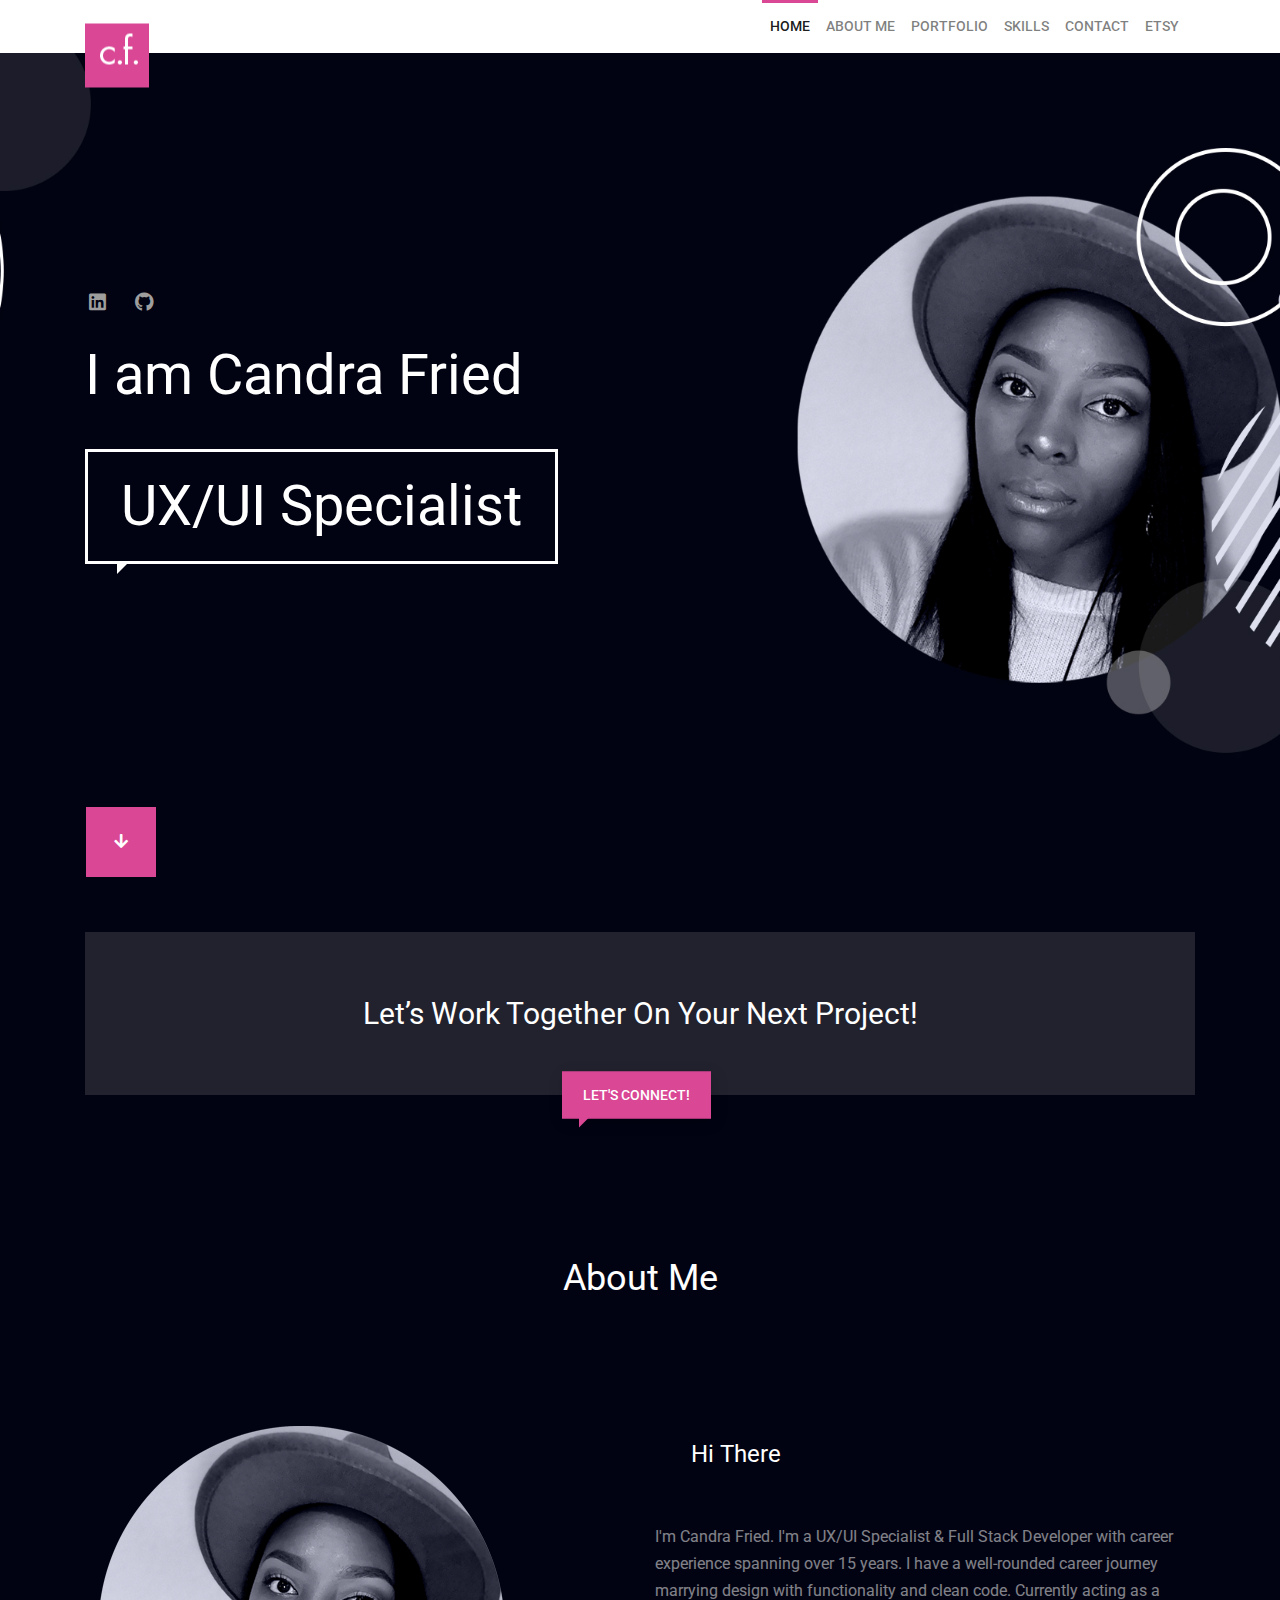
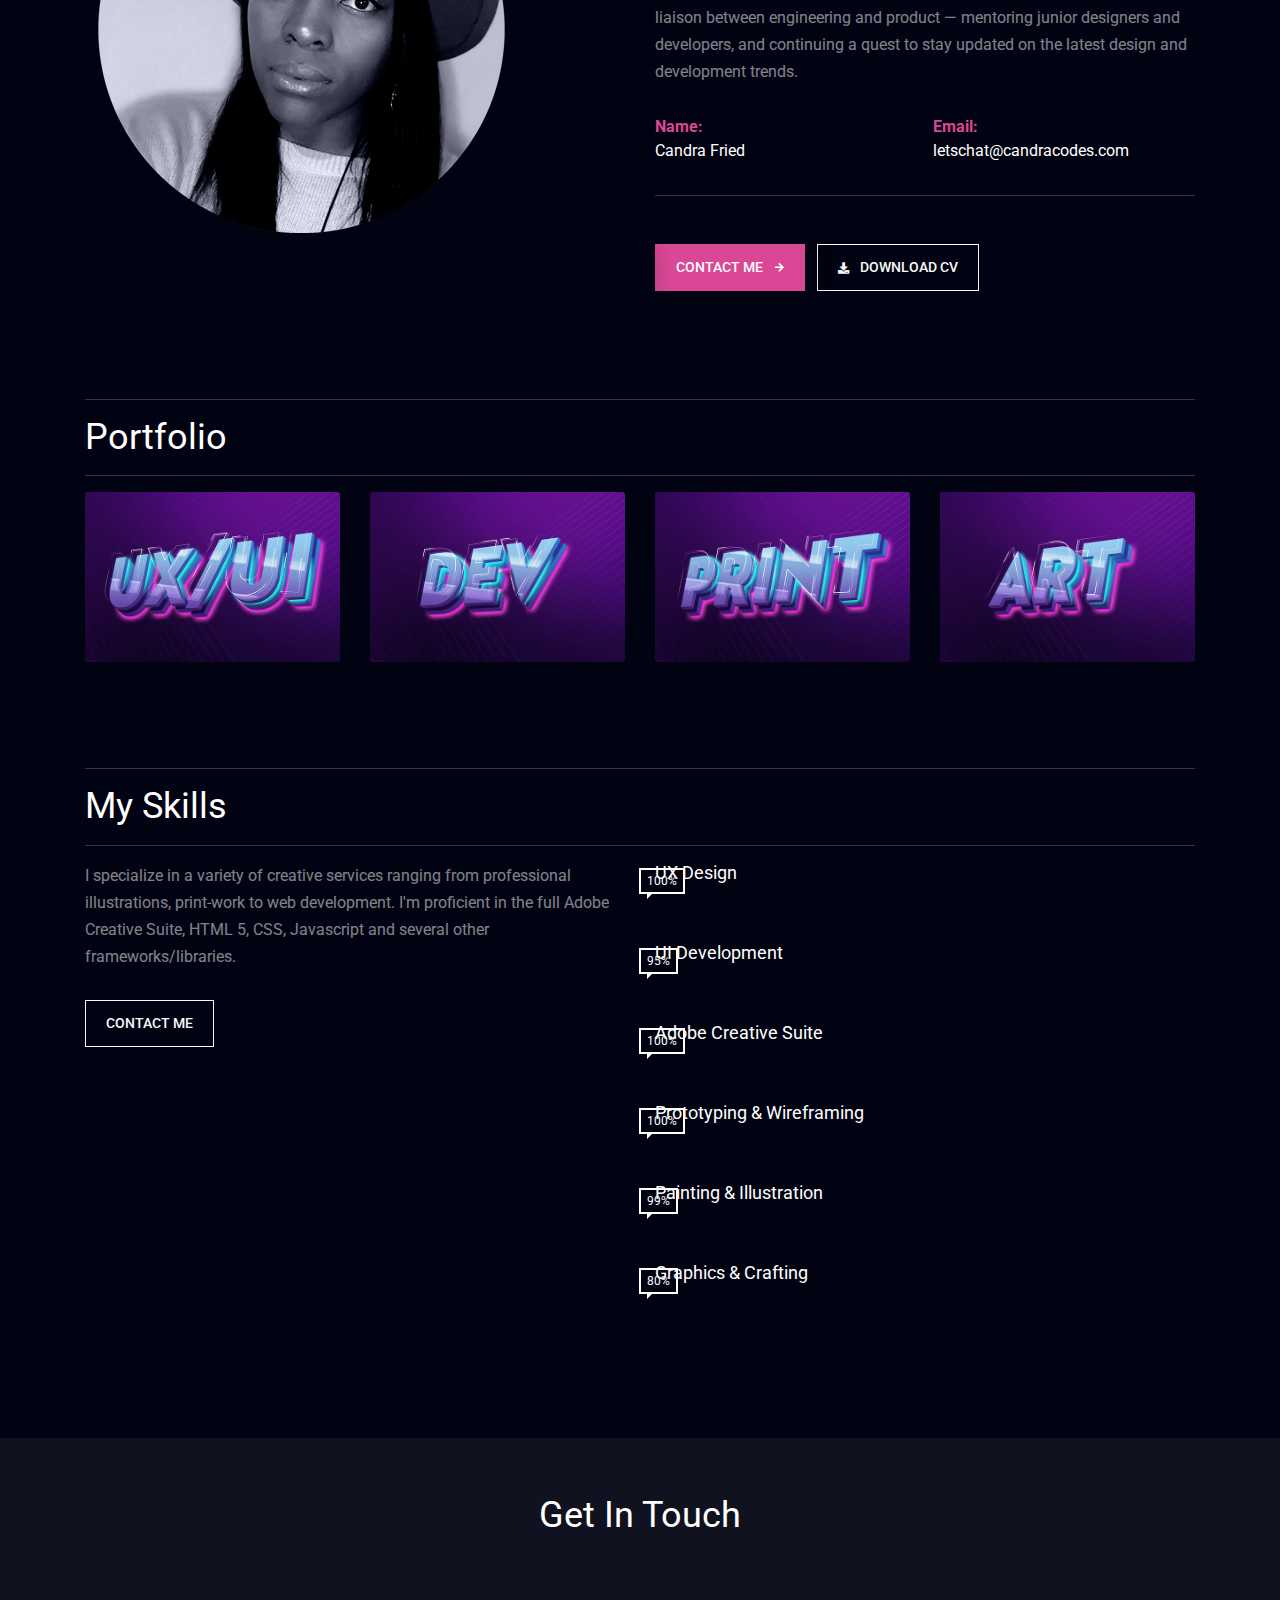
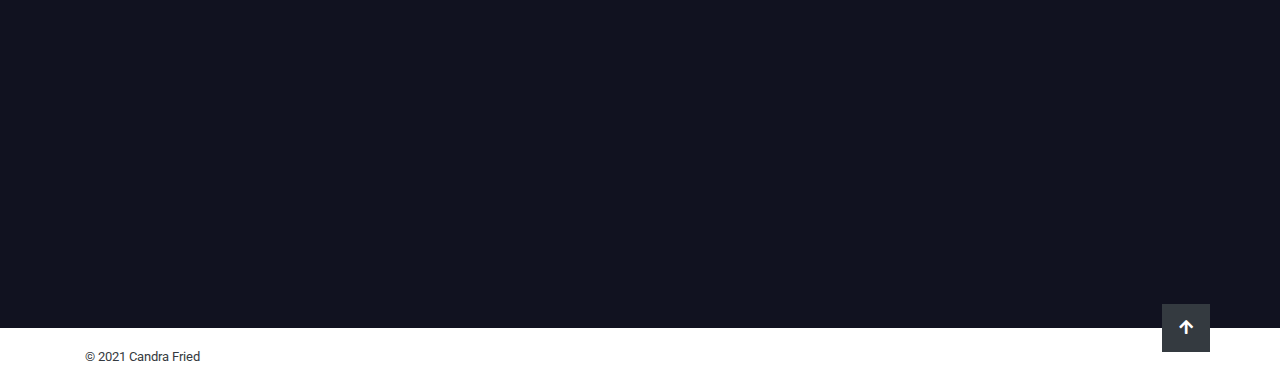
==== commit aff129f6: "Added a new page called uxui to showcase the ux journey for returnlogic." ====
--- a/index.html
+++ b/index.html
@@ -209,20 +209,6 @@
                     </div>
                     <!--end ts-title-->
 
-                    <!-- START: PORTFOLIO SECTION HEADERS -->
-                    <!-- <div class="row">
-                        <div class="col-12">
-                            <ul id="portfolio-sections">
-                                <li><a id="portfolio-all">All</a></li>
-                                <li><a id="portfolio-development">Development</a></li>
-                                <li><a id="portfolio-ux">UX/UI</a></li>
-                                <li><a id="portfolio-print">Print/Graphics</a></li>
-                                <li><a id="portfolio-art">Art/Illustrations</a></li>
-                            </ul>
-                        </div>
-                    </div> -->
-                    <!-- END: PORTFOLIO SECTION HEADERS -->
-
                     <hr class="ts-hr-light">
 
                     <!-- START: PORTFOLIO CHOICES -->
@@ -335,8 +321,22 @@
                     </div>
                     <!-- end: DEVELOPMENT -->
 
-                    <!-- start: UX/UI -->
+                    <!-- start: UX/UI -->                    
                     <div id="show-ux" class="row">
+                        <!-- TODO: RETURNLOGIC COMPUTER ELEMENT -->
+                        <div class="col-sm-12 col-md-6 col-lg-6 ux-large-image">
+                            <a class="ux-container" href="./uxui.html">
+                                    <h4 class="ux-container-text">Category</h4>
+                                <img src="assets/img/portfolio/img-work-01.jpg" class="card-img" alt="description">
+                            </a>
+                        </div>
+                        <!-- TODO: RETURNLOGIC BRANDING ELEMENT -->
+                        <div class="col-sm-12 col-md-6 col-lg-6 ux-large-image">
+                            <a class="ux-container" href="./uxui.html">
+                                    <h4 class="ux-container-text">Category</h4>
+                                <img src="assets/img/portfolio/img-work-01.jpg" class="card-img" alt="description">
+                            </a>
+                        </div>
                         <!-- PROJECT 1: DDOS -->
                         <div class="ts-gallery col-sm-12 col-md-3">
                             <a href="assets/img/portfolio/img-6-ux.png" class="card ts-gallery__item popup-image">
--- a/assets/css/style.css
+++ b/assets/css/style.css
@@ -2610,16 +2610,47 @@
     position: relative;
     text-align: center;
 }
-/* .portfolio-choice h4{
+
+.portfolio-choice:hover .card-img{
+    opacity: 0.5;
+}
+
+.ux-container h4{
     position: absolute;
     top: 50%;
     left: 50%;
     transform: translate(-50%, -50%);
     visibility: hidden;
 }
-.portfolio-choice:hover .choice-text{
+.ux-container:hover .ux-container-text{
     visibility: visible;
-} */
-.portfolio-choice:hover .card-img{
+}
+.ux-container:hover{
     opacity: 0.5;
-}+}
+.ux-large-image {
+    margin-bottom:20px;
+}
+/*-------------------------------------------
+  -- UX/UI PAGE
+-------------------------------------------*/
+#ux-body {
+    color: #020312;
+    background-color: #fff;
+}
+.rl-logo {
+    width: 70%;
+}
+#section-1 {
+    padding-top: 8rem;
+}
+.phone-mockup {
+    position: relative;
+    text-align: center;
+  }
+  .phone-mockup h3 {
+    position: absolute;
+    top: 50%;
+    left: 50%;
+    transform: translate(-50%, -50%);
+  }--- a/assets/css/media-queries.css
+++ b/assets/css/media-queries.css
@@ -330,6 +330,10 @@
     }
     #portfolio-sections li {
         float: none;
+    }
+    .phone-mockup {
+        background-color: #eff9fa;
+        height: 100px;
     }
 }
 
@@ -339,4 +343,8 @@
         /* background-position: top right; */
         height: 75%;
     }
-}
+    .phone-mockup {
+        background-color: #eff9fa;
+        height: 100px;
+    }
+}
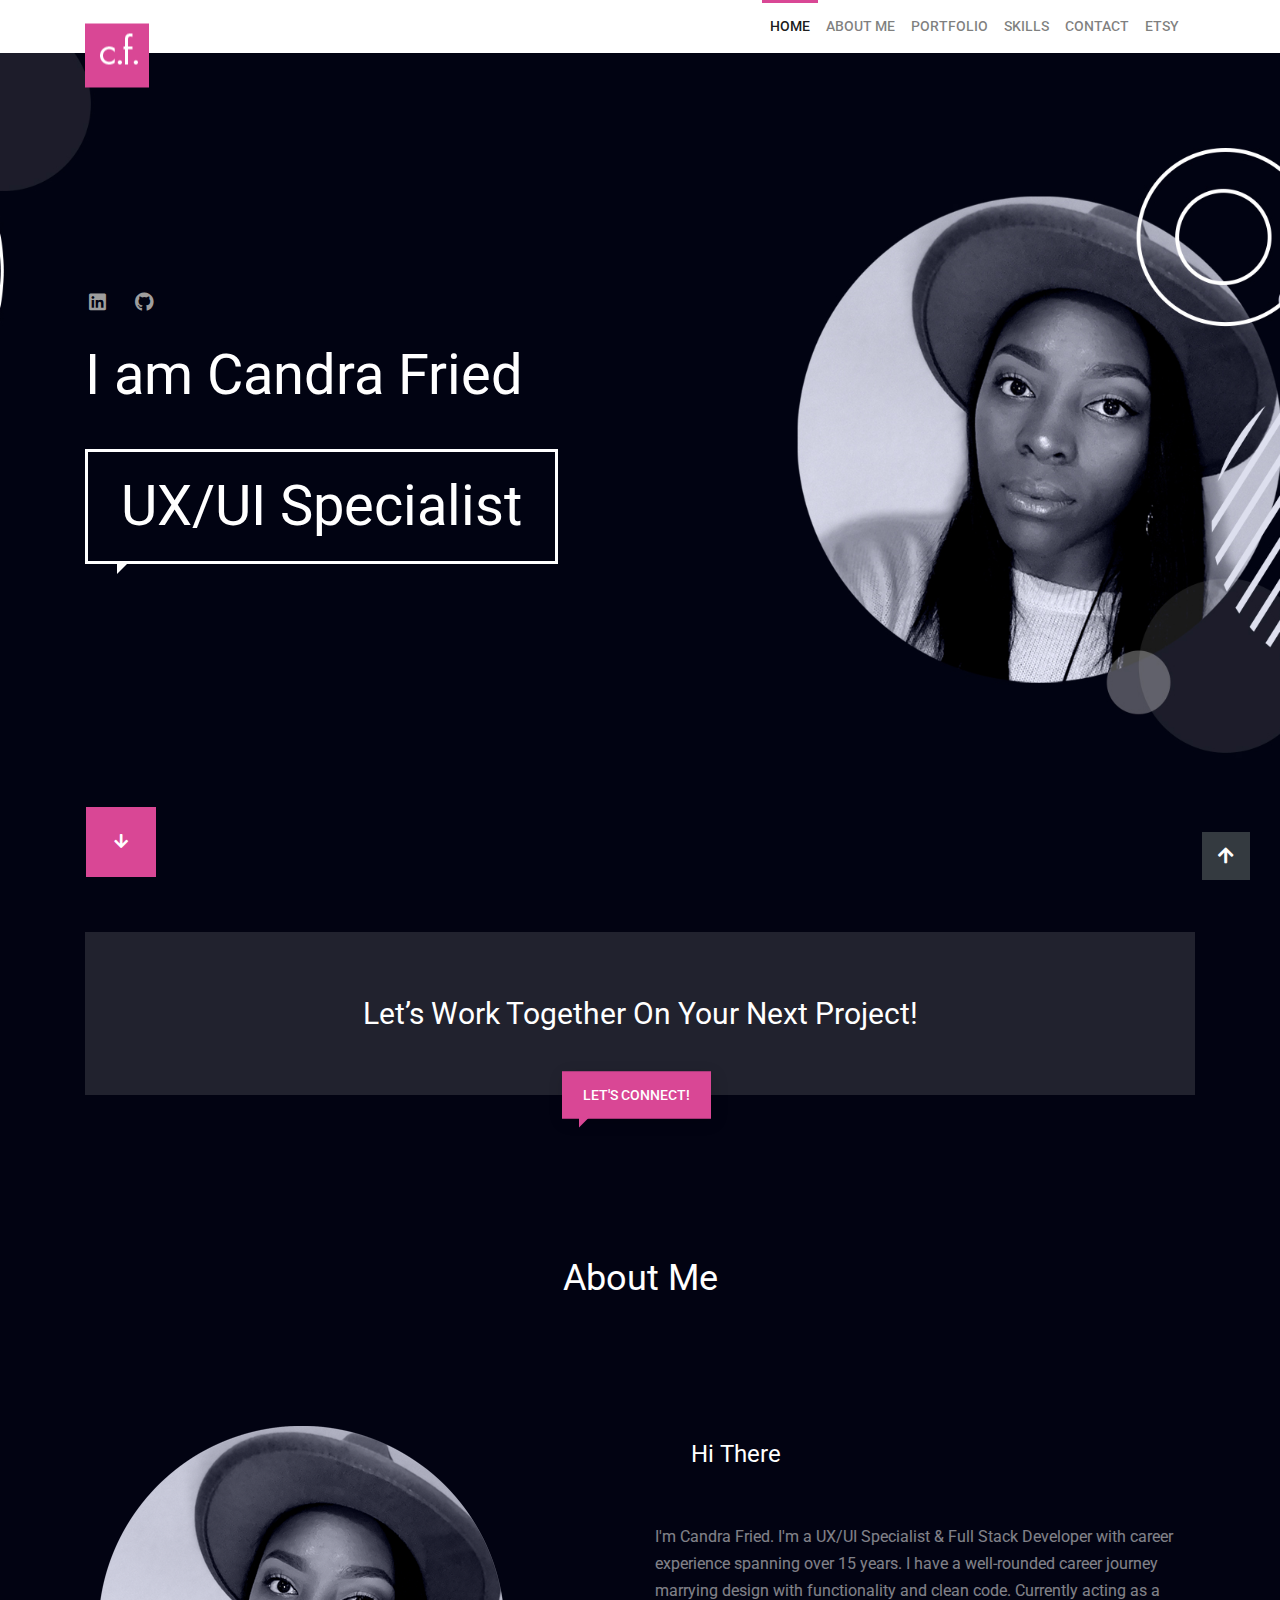
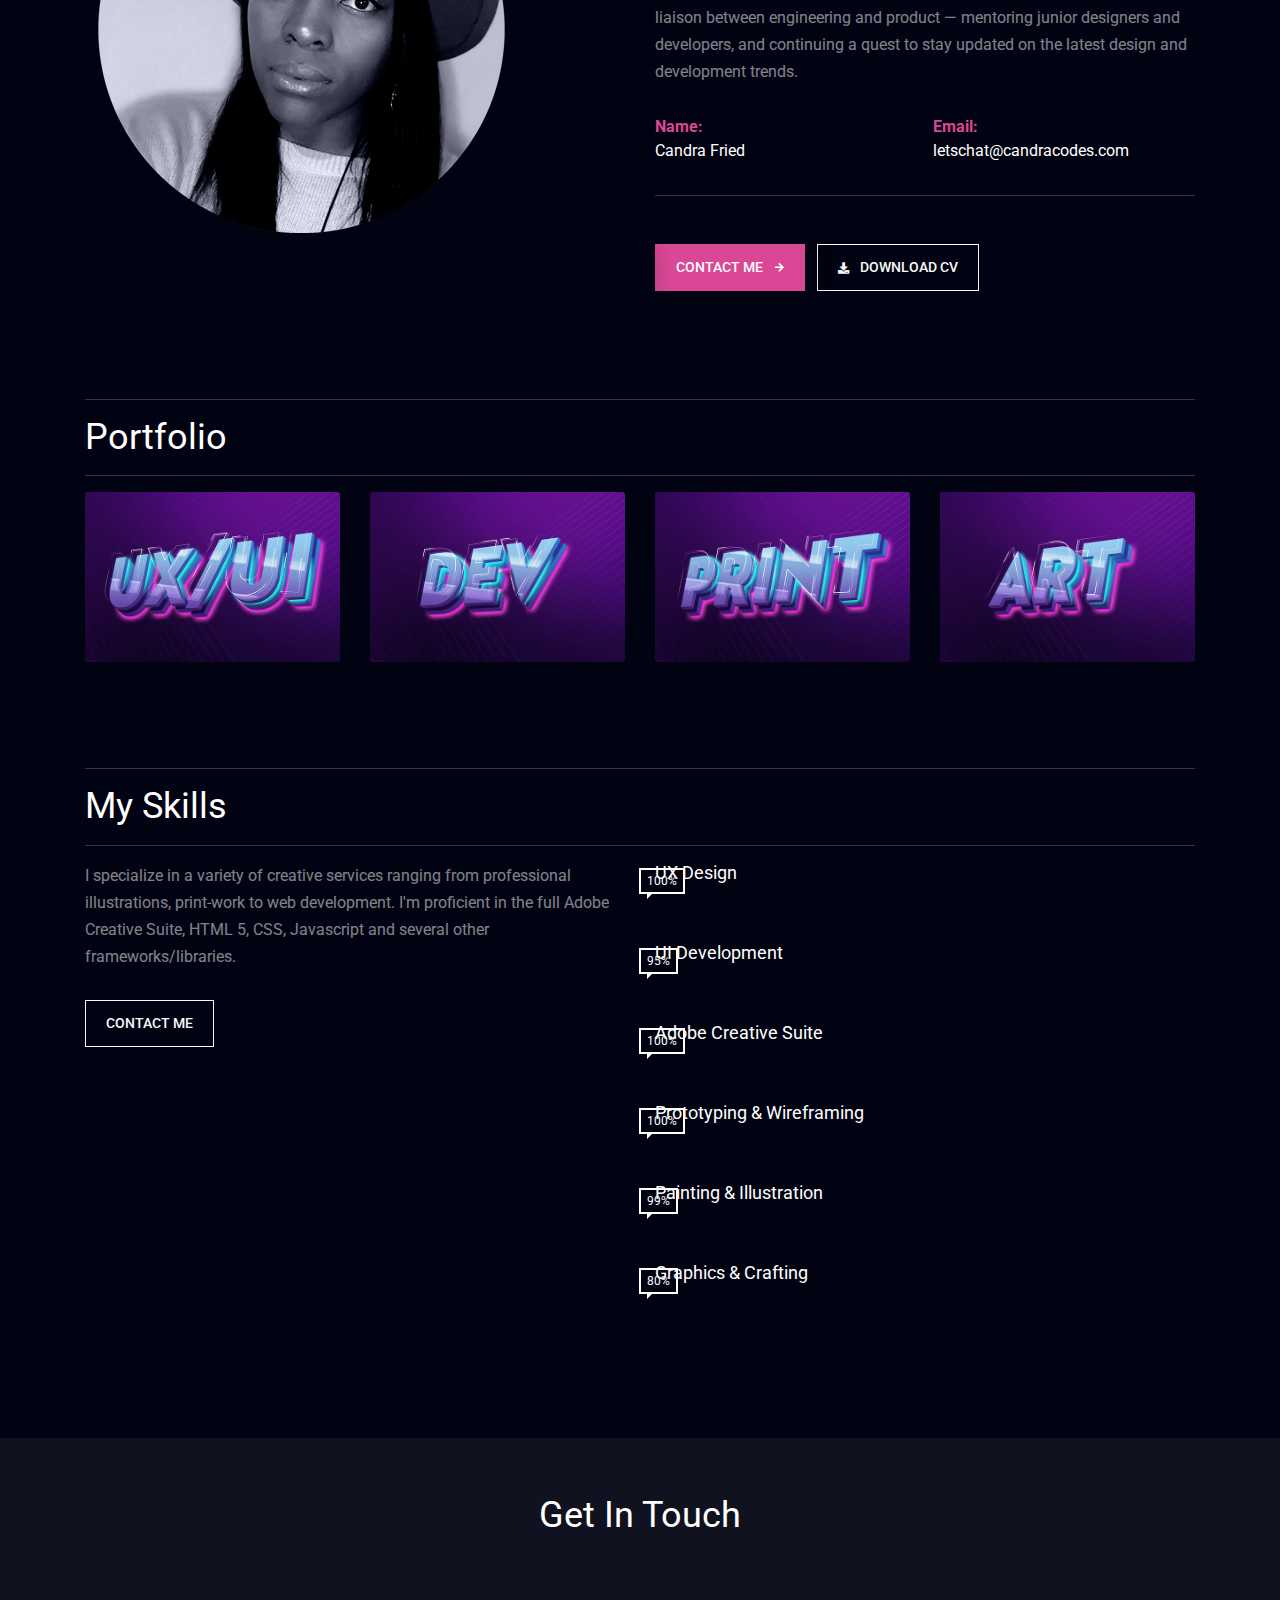
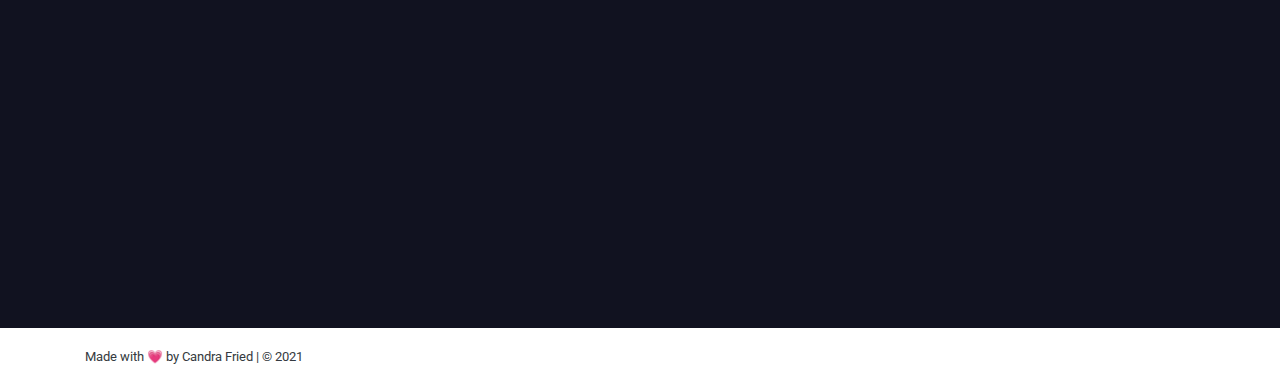
==== commit bacb916d: "Adding additional wireframes to UXUI footer area" ====
--- a/index.html
+++ b/index.html
@@ -215,25 +215,25 @@
                     <div class="row portfolio-choice-container">
                         <!-- choice 1 -->
                         <div id="portfolio-ux" class="col-sm-12 col-md-3 col-lg-3 portfolio-choice">
-                            <a>
+                            <a href="#show-ux">
                                 <img src="assets/img/portfolio/portfolio-choice-ux.png" class="card-img" alt="Info">
                             </a>
                         </div>
                         <!-- choice 2 -->
                         <div id="portfolio-development" class="col-sm-12 col-md-3 col-lg-3 portfolio-choice">
-                            <a>
+                            <a href="#show-development">
                                 <img src="assets/img/portfolio/portfolio-choice-dev.png" class="card-img" alt="Info">
                             </a>
                         </div>
                         <!-- choice 3 -->
                         <div id="portfolio-print" class="col-sm-12 col-md-3 col-lg-3 portfolio-choice">
-                            <a>
+                            <a href="#show-print">
                                 <img src="assets/img/portfolio/portfolio-choice-print.png" class="card-img" alt="Info">
                             </a>
                         </div>
                         <!-- choice 4 -->
                         <div id="portfolio-art" class="col-sm-12 col-md-3 col-lg-3 portfolio-choice">
-                            <a>
+                            <a href="#show-art">
                                 <img src="assets/img/portfolio/portfolio-choice-art.png" class="card-img" alt="Info">
                             </a>
                         </div>
@@ -323,18 +323,18 @@
 
                     <!-- start: UX/UI -->                    
                     <div id="show-ux" class="row">
-                        <!-- TODO: RETURNLOGIC COMPUTER ELEMENT -->
+                        <!-- LARGE UX IMAGE 1 -->
                         <div class="col-sm-12 col-md-6 col-lg-6 ux-large-image">
                             <a class="ux-container" href="./uxui.html">
-                                    <h4 class="ux-container-text">Category</h4>
-                                <img src="assets/img/portfolio/img-work-01.jpg" class="card-img" alt="description">
-                            </a>
-                        </div>
-                        <!-- TODO: RETURNLOGIC BRANDING ELEMENT -->
+                                    <h4 class="ux-container-text">ReturnLogic UX Strategy</h4>
+                                <img src="assets/img/portfolio/rl-ux-main-1.png" class="card-img" alt="description">
+                            </a>
+                        </div>
+                        <!-- LARGE UX IMAGE 2 -->
                         <div class="col-sm-12 col-md-6 col-lg-6 ux-large-image">
                             <a class="ux-container" href="./uxui.html">
-                                    <h4 class="ux-container-text">Category</h4>
-                                <img src="assets/img/portfolio/img-work-01.jpg" class="card-img" alt="description">
+                                    <h4 class="ux-container-text">ReturnLogic UX Strategy</h4>
+                                <img src="assets/img/portfolio/rl-ux-main-2.png" class="card-img" alt="description">
                             </a>
                         </div>
                         <!-- PROJECT 1: DDOS -->
@@ -445,7 +445,7 @@
                         <!-- end: card-columns (4) -->
 
                         <!-- start: card-columns (3) -->
-                        <div class="card-columns ts-gallery ts-column-count-3">
+                        <div class="card-columns ts-gallery ts-column-count-4">
                             <!-- SOLD BY SH'RON -->
                             <a href="assets/img/portfolio/img-23-print-big.png" class="card ts-gallery__item popup-image">
                                 <div class="ts-gallery__item-description">
@@ -469,6 +469,14 @@
                                     <h4>Newsletter Design</h4>
                                 </div>
                                 <img src="assets/img/portfolio/img-25-print-thumb.png" class="card-img" alt="description">
+                            </a>
+                            <!-- DAYTRION CD -->
+                            <a href="assets/img/portfolio/img-27-mixed-big.png" class="card ts-gallery__item popup-image">
+                                <div class="ts-gallery__item-description">
+                                    <h6 class="ts-opacity__50">Daytrion</h6>
+                                    <h4>CD Cover Design</h4>
+                                </div>
+                                <img src="assets/img/portfolio/img-27-mixed-thumb.png" class="card-img" alt="description">
                             </a>
                             
                         </div>
@@ -585,14 +593,7 @@
                                 </div>
                                 <img src="assets/img/portfolio/img-26-mixed-thumb.png" class="card-img" alt="description">
                             </a>
-                            <!-- DAYTRION CD -->
-                            <a href="assets/img/portfolio/img-27-mixed-big.png" class="card ts-gallery__item popup-image">
-                                <div class="ts-gallery__item-description">
-                                    <h6 class="ts-opacity__50">Daytrion</h6>
-                                    <h4>CD Cover Design</h4>
-                                </div>
-                                <img src="assets/img/portfolio/img-27-mixed-thumb.png" class="card-img" alt="description">
-                            </a>
+                            
                             <!-- DAVID BOWIE STICKER -->
                             <a href="assets/img/portfolio/img-28-mixed-big.png" class="card ts-gallery__item popup-image">
                                 <div class="ts-gallery__item-description">
@@ -766,9 +767,9 @@
 
             <div class="text-dark bg-white">
                 <div class="container py-3 position-relative">
-                    <small>© 2021 Candra Fried</small>
-                    <a href="#page-top"
-                        class="ts-circle__xs rounded-0 bg-dark position-absolute ts-right__0 ts-top__0 ts-push-up__50 ts-scroll">
+                    <small>Made with 💗 by Candra Fried | © 2021</small>
+                    <a href="#page-top" id="scrollToTopBtn"
+                        class="ts-circle__xs rounded-0 bg-dark ts-scroll">
                         <i class="fa fa-arrow-up text-white"></i>
                     </a>
                 </div>
--- a/assets/css/style.css
+++ b/assets/css/style.css
@@ -101,32 +101,42 @@
     font-size: 80%;
 }
 
-h1, h2, h3, h4, h5 {
+h1,
+h2,
+h3,
+h4,
+h5 {
     font-weight: 400;
 }
 
-h1, .ts-h1 {
+h1,
+.ts-h1 {
     font-size: 2.5rem;
 }
 
-h2, .ts-h2 {
+h2,
+.ts-h2 {
     font-size: 1.5rem;
 }
 
-h3, .ts-h3 {
+h3,
+.ts-h3 {
     font-size: 1.25rem;
     margin-bottom: 1.5625rem;
 }
 
-h4, .ts-h4 {
+h4,
+.ts-h4 {
     margin-bottom: 1.875rem;
 }
 
-h5, .ts-h5 {
+h5,
+.ts-h5 {
     font-size: 1.125rem;
 }
 
-h6, .ts-h6 {
+h6,
+.ts-h6 {
     font-size: 1rem;
 }
 
@@ -392,7 +402,8 @@
     background-size: inherit;
 }
 
-.ts-background-image, .ts-img-into-bg {
+.ts-background-image,
+.ts-img-into-bg {
     background-repeat: no-repeat;
     background-size: cover;
     background-position: 50%;
@@ -401,7 +412,8 @@
     width: 100%;
 }
 
-.ts-background-image img, .ts-img-into-bg img {
+.ts-background-image img,
+.ts-img-into-bg img {
     display: none;
 }
 
@@ -579,7 +591,8 @@
     margin-left: 0;
 }
 
-.no-gutters > .col, .no-gutters > [class*="col-"] {
+.no-gutters>.col,
+.no-gutters>[class*="col-"] {
     padding-right: 0;
     padding-left: 0;
 }
@@ -770,10 +783,12 @@
 .project-link a:hover {
     color: #d94795 !important;
 }
+
 .footer-icon {
     color: #d94795;
     font-size: xxx-large;
 }
+
 a {
     color: #d94795;
     transition: .3s ease;
@@ -806,15 +821,13 @@
     font-size: .8125rem !important;
 }
 
-.ts-xs-text-center {
-}
+.ts-xs-text-center {}
 
 /*-------------------------------------------
   -- Title
 -------------------------------------------*/
 
-.ts-title {
-}
+.ts-title {}
 
 .ts-title h5 {
     font-weight: normal;
@@ -973,9 +986,11 @@
 .ts-z-index__1000 {
     z-index: 1000 !important;
 }
+
 .footer-center {
     text-align: center;
 }
+
 /***********************************************************************************************************************
 C. Components
 ***********************************************************************************************************************/
@@ -1060,7 +1075,8 @@
     display: none;
 }
 
-.ts-carousel-blockquote .owl-item figure, .ts-carousel-blockquote .owl-item p,
+.ts-carousel-blockquote .owl-item figure,
+.ts-carousel-blockquote .owl-item p,
 .ts-carousel-blockquote .owl-item .blockquote-footer {
     opacity: 0;
     transition: .6s ease;
@@ -1213,7 +1229,9 @@
     transition: .3s ease;
 }
 
-.btn-primary:hover, .btn-primary:focus, .btn-primary:active {
+.btn-primary:hover,
+.btn-primary:focus,
+.btn-primary:active {
     background-color: #d94795;
     border-color: #d94795;
     box-shadow: none;
@@ -1355,15 +1373,17 @@
     margin-bottom: 1.25rem;
 }
 
-.card-body, .card-footer, .card-header {
+.card-body,
+.card-footer,
+.card-header {
     padding: 1.5625rem;
 }
 
-.ts-cards-same-height > div[class*='col-'] {
+.ts-cards-same-height>div[class*='col-'] {
     display: flex;
 }
 
-.ts-cards-same-height > div[class*='col-'] .card {
+.ts-cards-same-height>div[class*='col-'] .card {
     width: 100%;
 }
 
@@ -1377,8 +1397,7 @@
     border: none;
 }
 
-.ts-card__image {
-}
+.ts-card__image {}
 
 /*-------------------------------------------
   -- Circle
@@ -1581,13 +1600,16 @@
     box-shadow: none;
 }
 
-.ts-inputs__transparent input, .ts-inputs__transparent textarea {
+.ts-inputs__transparent input,
+.ts-inputs__transparent textarea {
     background-color: transparent;
     color: #fff;
 }
 
-.ts-inputs__transparent input:active, .ts-inputs__transparent input:focus,
-.ts-inputs__transparent textarea:active, .ts-inputs__transparent textarea:focus {
+.ts-inputs__transparent input:active,
+.ts-inputs__transparent input:focus,
+.ts-inputs__transparent textarea:active,
+.ts-inputs__transparent textarea:focus {
     background-color: transparent;
     color: #fff;
 }
@@ -1597,7 +1619,9 @@
     padding-bottom: 4rem;
 }
 
-.ts-item:hover .icon, .ts-item:hover h4, .ts-item:hover p {
+.ts-item:hover .icon,
+.ts-item:hover h4,
+.ts-item:hover p {
     transform: translateY(-0.625rem);
 }
 
@@ -1616,7 +1640,9 @@
     transform: translateX(0%);
 }
 
-.ts-item .icon, .ts-item h4, .ts-item p {
+.ts-item .icon,
+.ts-item h4,
+.ts-item p {
     transition: .3s ease;
     transform: translateY(0);
 }
@@ -1739,7 +1765,9 @@
     display: none !important;
 }
 
-.map .gmnoprint a, .map .gmnoprint span, .map .gm-style-cc {
+.map .gmnoprint a,
+.map .gmnoprint span,
+.map .gm-style-cc {
     display: none;
 }
 
@@ -1770,7 +1798,7 @@
     opacity: 0;
     transition: 1s ease;
     transition-delay: 1.3s;
-    
+
 }
 
 #ts-hero.ts-animate-hero-items .ts-social-icons {
@@ -1798,14 +1826,15 @@
 /*-------------------------------------------
   -- Navbar
 -------------------------------------------*/
-.nav-link:hover{
+.nav-link:hover {
     color: #d94795 !important;
     background-color: rgba(255, 0, 0, 0.1);
     transition: .3s ease;
     -webkit-transition: all .15s ease-out;
-       -moz-transition: all .15s ease-out;
-            transition: all .15s ease-out;
-}
+    -moz-transition: all .15s ease-out;
+    transition: all .15s ease-out;
+}
+
 .navbar {
     font-size: .875rem;
     font-weight: 500;
@@ -1928,7 +1957,8 @@
     width: 0%;
 }
 
-.progress .progress-bar, .progress .ts-progress-value {
+.progress .progress-bar,
+.progress .ts-progress-value {
     transition: 1s ease;
 }
 
@@ -1959,12 +1989,13 @@
     margin-top: -0.125rem;
     padding: .5rem;
     -webkit-appearance: none;
-       -moz-appearance: none;
+    -moz-appearance: none;
     text-indent: .0625rem;
     text-overflow: '';
 }
 
-select.form-control:focus, select.form-control:hover {
+select.form-control:focus,
+select.form-control:hover {
     box-shadow: .375rem .3125rem 1.5625rem rgba(0, 0, 0, .2);
 }
 
@@ -2049,8 +2080,8 @@
     opacity: 0;
     background-color: #000;
     -webkit-transition: all .15s ease-out;
-       -moz-transition: all .15s ease-out;
-            transition: all .15s ease-out;
+    -moz-transition: all .15s ease-out;
+    transition: all .15s ease-out;
 }
 
 /* overlay animate in */
@@ -2070,8 +2101,8 @@
 .mfp-fade.mfp-wrap .mfp-content {
     opacity: 0;
     -webkit-transition: all .15s ease-out;
-       -moz-transition: all .15s ease-out;
-            transition: all .15s ease-out;
+    -moz-transition: all .15s ease-out;
+    transition: all .15s ease-out;
 }
 
 /* content animate it */
@@ -2090,7 +2121,8 @@
   -- Owl Carousel
 -------------------------------------------*/
 
-.owl-carousel .owl-stage, .owl-carousel .owl-stage-outer,
+.owl-carousel .owl-stage,
+.owl-carousel .owl-stage-outer,
 .owl-carousel .owl-item {
     height: 100%;
 }
@@ -2133,7 +2165,8 @@
     width: 100%;
 }
 
-.owl-carousel .owl-nav .owl-prev, .owl-carousel .owl-nav .owl-next {
+.owl-carousel .owl-nav .owl-prev,
+.owl-carousel .owl-nav .owl-next {
     background-color: rgba(255, 255, 255, .6);
     border-radius: 50%;
     box-shadow: 0 .125rem .3125rem rgba(0, 0, 0, .1);
@@ -2146,7 +2179,8 @@
     width: 2.5rem;
 }
 
-.owl-carousel .owl-nav .owl-prev:after, .owl-carousel .owl-nav .owl-next:after {
+.owl-carousel .owl-nav .owl-prev:after,
+.owl-carousel .owl-nav .owl-next:after {
     font-family: "Font Awesome\ 5 Free";
     font-weight: 900;
     font-size: 1.375rem;
@@ -2154,7 +2188,8 @@
     -webkit-font-smoothing: antialiased;
 }
 
-.owl-carousel .owl-nav .owl-prev:hover, .owl-carousel .owl-nav .owl-next:hover {
+.owl-carousel .owl-nav .owl-prev:hover,
+.owl-carousel .owl-nav .owl-next:hover {
     background-color: rgba(25, 25, 25, .8);
 }
 
@@ -2271,11 +2306,13 @@
     transform: translateY(.3125rem) rotate(.02deg);
 }
 
-.ts-bubble-border.in i:nth-child(1), .ts-bubble-border.in i:nth-child(3) {
+.ts-bubble-border.in i:nth-child(1),
+.ts-bubble-border.in i:nth-child(3) {
     width: 100%;
 }
 
-.ts-bubble-border.in i:nth-child(2), .ts-bubble-border.in i:nth-child(4) {
+.ts-bubble-border.in i:nth-child(2),
+.ts-bubble-border.in i:nth-child(4) {
     height: 100%;
 }
 
@@ -2283,7 +2320,8 @@
     opacity: 1;
 }
 
-#ts-content .ts-bubble-border, #ts-footer .ts-bubble-border {
+#ts-content .ts-bubble-border,
+#ts-footer .ts-bubble-border {
     padding: 1.5rem 2.25rem;
 }
 
@@ -2476,7 +2514,7 @@
     display: flex;
 }
 
-.ts-time-line__horizontal .ts-sly-frame.ts-loaded > ul {
+.ts-time-line__horizontal .ts-sly-frame.ts-loaded>ul {
     align-items: flex-end;
     display: flex;
 }
@@ -2520,7 +2558,8 @@
     position: relative;
 }
 
-.ts-story .ts-background, .ts-story .ts-background-image {
+.ts-story .ts-background,
+.ts-story .ts-background-image {
     transition: .3s ease;
 }
 
@@ -2559,12 +2598,14 @@
 
 /* Hero navigation arrows */
 
-#ts-hero .owl-prev, #ts-hero .owl-next {
+#ts-hero .owl-prev,
+#ts-hero .owl-next {
     background-color: transparent;
     border: .125rem solid rgba(255, 255, 255, .8);
 }
 
-#ts-hero .owl-prev:after, #ts-hero .owl-next:after {
+#ts-hero .owl-prev:after,
+#ts-hero .owl-next:after {
     line-height: 2.25rem;
 }
 
@@ -2581,13 +2622,15 @@
 /*-------------------------------------------
   -- Portfolio Sections
 -------------------------------------------*/
-.portfolio-title{
+.portfolio-title {
     margin-bottom: 1rem !important;
 }
+
 #portfolio-sections {
     padding: 0 !important;
     margin-bottom: 2rem;
 }
+
 #portfolio-sections li {
     float: left;
     list-style: none;
@@ -2595,42 +2638,51 @@
     cursor: pointer;
     color: #d94795;
 }
+
 #portfolio-sections li:hover {
     color: #ffffff;
 }
+
 .selected {
     text-decoration: underline !important;
     color: #ffffff !important;
 }
+
 .portfolio-choice-container {
     margin-bottom: 10px;
-    
-}
+
+}
+
 .portfolio-choice {
     position: relative;
     text-align: center;
 }
 
-.portfolio-choice:hover .card-img{
+.portfolio-choice:hover .card-img {
     opacity: 0.5;
 }
 
-.ux-container h4{
+.ux-container h4 {
     position: absolute;
     top: 50%;
     left: 50%;
     transform: translate(-50%, -50%);
     visibility: hidden;
 }
-.ux-container:hover .ux-container-text{
+
+.ux-container:hover .ux-container-text {
     visibility: visible;
 }
-.ux-container:hover{
-    opacity: 0.5;
-}
+
+.ux-container:hover {
+    opacity: 0.6;
+}
+
 .ux-large-image {
-    margin-bottom:20px;
-}
+    margin-bottom: 20px;
+}
+
+
 /*-------------------------------------------
   -- UX/UI PAGE
 -------------------------------------------*/
@@ -2638,19 +2690,99 @@
     color: #020312;
     background-color: #fff;
 }
+
 .rl-logo {
     width: 70%;
 }
+
 #section-1 {
     padding-top: 8rem;
 }
+
 .phone-mockup {
     position: relative;
     text-align: center;
-  }
-  .phone-mockup h3 {
+}
+
+.phone-mockup h2 {
     position: absolute;
     top: 50%;
     left: 50%;
     transform: translate(-50%, -50%);
+}
+.research-container {
+    position: relative;
+    /* text-align: center; */
+}
+
+.research-container p {
+    position: absolute;
+    top: 50%;
+    left: 50%;
+    transform: translate(-50%, -50%);
+}
+
+.research-container h4 {
+    position: absolute;
+    top: 50%;
+    left: 50%;
+    transform: translate(-50%, -50%);
+}
+
+.challenges {
+    opacity: .5;
+}
+
+.bg-dots {
+    background-size: 1017px; 
+    background-image: url("../../assets/img/bg-dots.png");
+    background-position: 0 0;
+    background-repeat: repeat;
+}
+
+.hr-medium {
+    border-color: #b89d83;
+}
+
+/*-------------------------------------------
+  -- RL-COLOR-KIT
+-------------------------------------------*/
+.rl-blue {
+    width: 100%;
+    height: 150px;
+    border-radius: 10px;
+    background-color: #13416E;
+}
+.rl-salmon {
+    width: 100%;
+    height: 150px;
+    border-radius: 10px;
+    background-color: #E98B82;
+}
+.rl-gray-olive {
+    width: 100%;
+    height: 150px;
+    border-radius: 10px;
+    background-color: #A1967C;
+}
+.rl-concrete {
+    width: 100%;
+    height: 150px;
+    border-radius: 10px;
+    background-color: #D6CECD;
+}
+
+/*-------------------------------------------
+  -- SCROLL TO TOP BUTTON
+-------------------------------------------*/
+#scrollToTopBtn {
+    position: fixed; /* Fixed/sticky position */
+    bottom: 20px; /* Place the button at the bottom of the page */
+    right: 30px; /* Place the button 30px from the right */
+    z-index: 99; /* Make sure it does not overlap */
+    border: none; /* Remove borders */
+    outline: none; /* Remove outline */
+    cursor: pointer; /* Add a mouse pointer on hover */
+    border-radius: 10px; /* Rounded corners */
+    font-size: 18px; /* Increase font size */
   }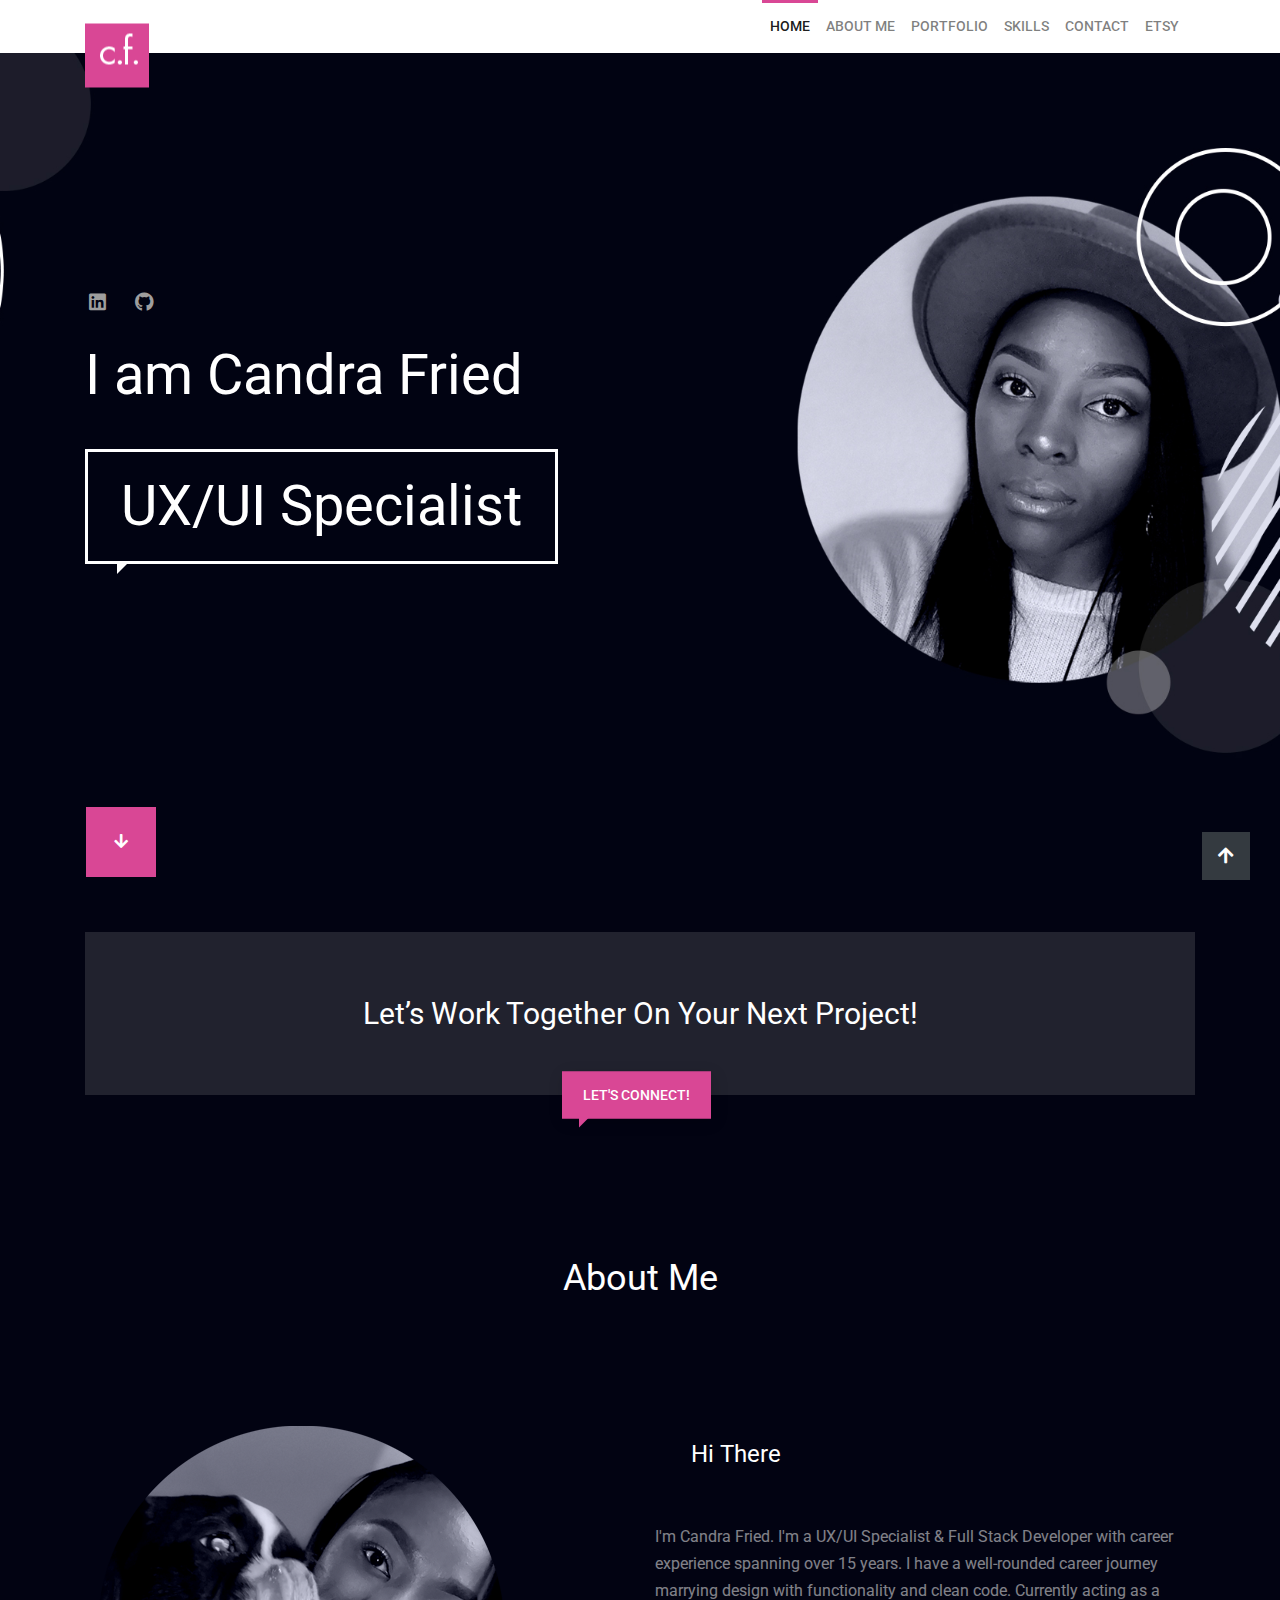
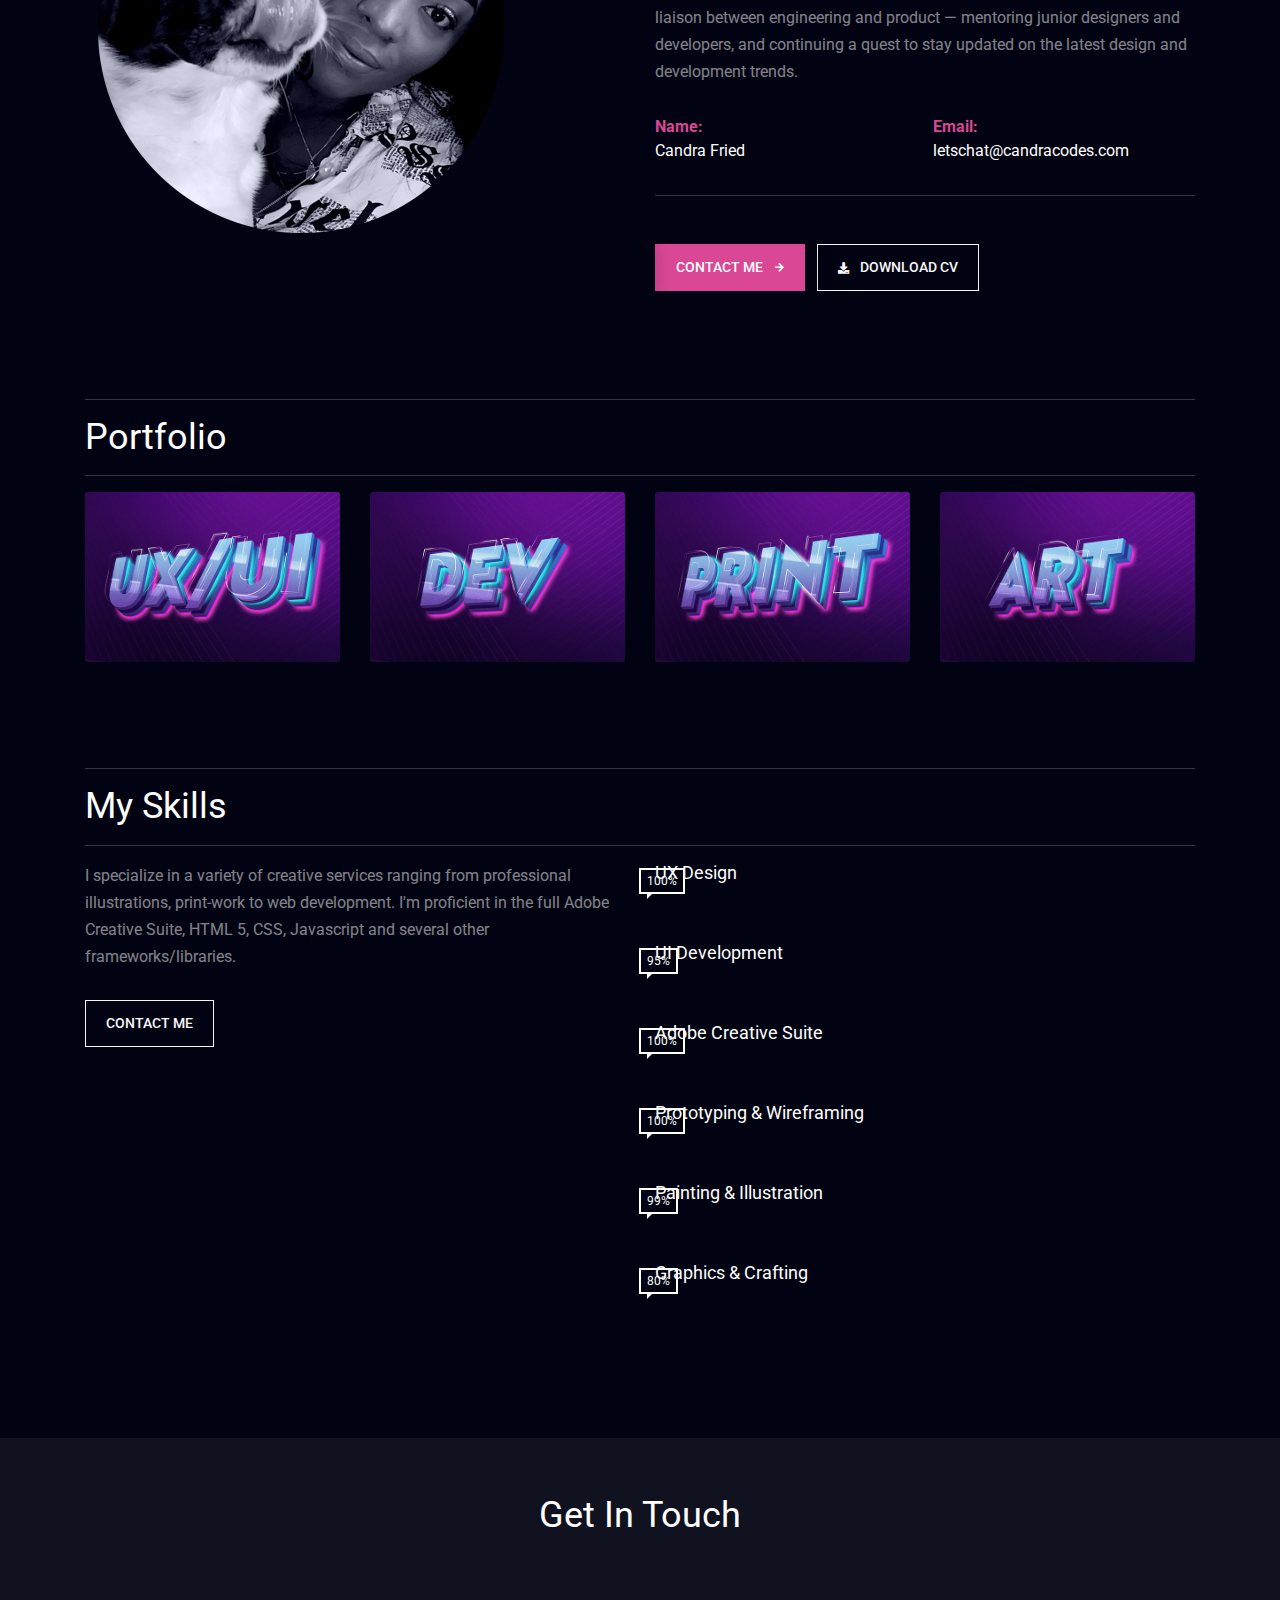
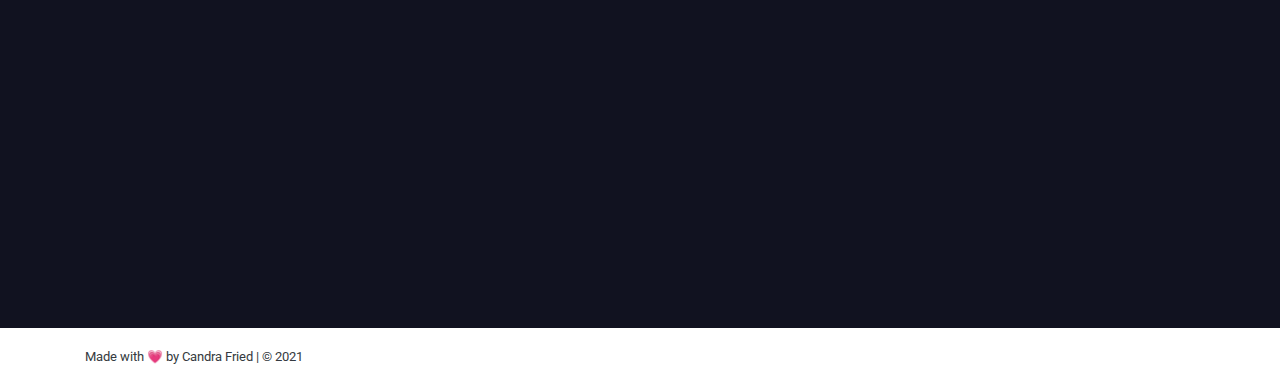
==== commit 611219e9: "Adding new headshot, and section headers for portolio categories on index.html" ====
--- a/index.html
+++ b/index.html
@@ -152,7 +152,7 @@
                     <!--end ts-title-->
                     <div class="row ts-align__vertical">
                         <div class="col-md-6">
-                            <img src="assets/img/headshot1.png"
+                            <img src="assets/img/headshot2.png"
                                 alt="A closeup Black and white photo of Candra Fried, wearing a hat."
                                 class="mw-100 mb-5">
                         </div>
@@ -215,34 +215,137 @@
                     <div class="row portfolio-choice-container">
                         <!-- choice 1 -->
                         <div id="portfolio-ux" class="col-sm-12 col-md-3 col-lg-3 portfolio-choice">
-                            <a href="#show-ux">
+                            <a>
                                 <img src="assets/img/portfolio/portfolio-choice-ux.png" class="card-img" alt="Info">
                             </a>
                         </div>
                         <!-- choice 2 -->
                         <div id="portfolio-development" class="col-sm-12 col-md-3 col-lg-3 portfolio-choice">
-                            <a href="#show-development">
+                            <a>
                                 <img src="assets/img/portfolio/portfolio-choice-dev.png" class="card-img" alt="Info">
                             </a>
                         </div>
                         <!-- choice 3 -->
                         <div id="portfolio-print" class="col-sm-12 col-md-3 col-lg-3 portfolio-choice">
-                            <a href="#show-print">
+                            <a>
                                 <img src="assets/img/portfolio/portfolio-choice-print.png" class="card-img" alt="Info">
                             </a>
                         </div>
                         <!-- choice 4 -->
                         <div id="portfolio-art" class="col-sm-12 col-md-3 col-lg-3 portfolio-choice">
-                            <a href="#show-art">
+                            <a>
                                 <img src="assets/img/portfolio/portfolio-choice-art.png" class="card-img" alt="Info">
                             </a>
                         </div>
 
                     </div>
                     <!-- END: PORTFOLIO CHOICES -->
+
+                    <!-- start: UX/UI -->
+                    <div id="show-ux" class="row">
+                        <!-- ABOUT THIS SECTION -->
+                        <div class="col-sm-12 col-md-12 col-lg-12">
+                            <h4 class="portfolio-subheader">UX/UI</h4>
+                            <hr class="ts-hr-light">
+                            <P>This section provides a small dose of some examples of recent UX Strategies I've composed.
+                                It takes the viewer on a journey of how the project started, defining the initial problems, and what it takes to carve out working solutions.
+                                I've also included a few notable wireframes from past projects to provide a modified glimpse at the prototypes' behaviors.
+                            </P>
+                        </div>
+                        
+                        <!-- LARGE UX IMAGE 1 -->
+                        <div class="col-sm-12 col-md-6 col-lg-6 ux-large-image">
+                            <a class="ux-container" href="./uxui.html">
+                                    <h4 class="ux-container-text">ReturnLogic UX Strategy</h4>
+                                <img src="assets/img/portfolio/rl-ux-main-1.png" class="card-img" alt="description">
+                            </a>
+                        </div>
+                        <!-- LARGE UX IMAGE 2 -->
+                        <div class="col-sm-12 col-md-6 col-lg-6 ux-large-image">
+                            <a class="ux-container" href="./uxui.html">
+                                    <h4 class="ux-container-text">ReturnLogic UX Strategy</h4>
+                                <img src="assets/img/portfolio/rl-ux-main-2.png" class="card-img" alt="description">
+                            </a>
+                        </div>
+                        <!-- PROJECT 1: DDOS -->
+                        <div class="ts-gallery col-sm-12 col-md-3">
+                            <a href="assets/img/portfolio/img-6-ux.png" class="card ts-gallery__item popup-image">
+                                <div class="ts-gallery__item-description">
+                                    <h6 class="ts-opacity__50">Comcast</h6>
+                                    <h4>Designer/Developer</h4>
+                                </div>
+                                <img src="assets/img/portfolio/img-6-ux.png" class="card-img" alt="description">
+                                <!--end ts-gallery__image-->
+                            </a>
+                            <br>
+                            <h5>DDoS Services Portal</h5>
+                            <p class="project-link">
+                                <a target="_blank" href="https://ey1h8h.axshare.com/#g=1&p=home">Wireframe</a>
+                            </p>
+                        </div>
+                        <!-- PROJECT 2: COMCAST INSIGHTS -->
+                        <div class="ts-gallery col-sm-12 col-md-3">
+                            <a href="assets/img/portfolio/img-7-ux.png" class="card ts-gallery__item popup-image">
+                                <div class="ts-gallery__item-description">
+                                    <h6 class="ts-opacity__50">Comcast</h6>
+                                    <h4>Designer/Developer</h4>
+                                </div>
+                                <img src="assets/img/portfolio/img-7-ux.png" class="card-img" alt="description">
+                                <!--end ts-gallery__image-->
+                            </a>
+                            <br>
+                            <h5>Comcast Insights</h5>
+                            <p class="project-link">
+                                <a target="_blank" href="https://9i1dkv.axshare.com/#g=1&p=home">Wireframe</a>
+                            </p>
+                        </div>
+                        <!-- PROJECT 3: PHARM -->
+                        <div class="ts-gallery col-sm-12 col-md-3">
+                            <a href="assets/img/portfolio/img-8-ux.png" class="card ts-gallery__item popup-image">
+                                <div class="ts-gallery__item-description">
+                                    <h6 class="ts-opacity__50">GeoDecisions</h6>
+                                    <h4>Designer/Developer</h4>
+                                </div>
+                                <img src="assets/img/portfolio/img-8-ux.png" class="card-img" alt="description">
+                                <!--end ts-gallery__image-->
+                            </a>
+                            <br>
+                            <h5>GeoDecisions — PHARM</h5>
+                            <p class="project-link">
+                                <a target="_blank" href="http://candracodes.com/samples/PHARM.pdf">Wireframe</a><br>
+                            </p>
+                        </div>
+                        <!-- PROJECT 4: ROSA -->
+                        <div class="ts-gallery col-sm-12 col-md-3">
+                            <a href="assets/img/portfolio/img-9-ux.png" class="card ts-gallery__item popup-image">
+                                <div class="ts-gallery__item-description">
+                                    <h6 class="ts-opacity__50">ROSA</h6>
+                                    <h4>Designer/Developer</h4>
+                                </div>
+                                <img src="assets/img/portfolio/img-9-ux.png" class="card-img" alt="description">
+                                <!--end ts-gallery__image-->
+                            </a>
+                            <br>
+                            <h5>PennDOT ROSA</h5>
+                            <p class="project-link">
+                                <a target="_blank" href="http://candracodes.com/samples/ROSA/management-console.html">Prototype</a><br>
+                            </p>
+                        </div>
+                    </div>
+                    <!-- end: UX/UI -->
 
                     <!-- start: DEVELOPMENT -->
                     <div id="show-development" class="row">
+                        <!-- ABOUT THIS SECTION -->
+                        <div class="col-sm-12 col-md-12 col-lg-12">
+                            <h4 class="portfolio-subheader">Development</h4>
+                            <hr class="ts-hr-light">
+                            <p>
+                                I've had a wonderful career journey that has allowed me to work both on the Frontend and Backend to get a full grasp of Software Development Lifecycle (SDLC).
+                                In many cases, I can't showcase previous work (can't expose company secrets). Here are just a few projects I've worked on that have no business-affiliation... just to give a small grasp at
+                                how I approach development projects, and my coding style.
+                            </p>
+                        </div>
                         <!-- PROJECT 1: DAYTRIPPER -->
                         <div class="ts-gallery col-sm-12 col-md-3">
                             <!-- <a href="assets/img/portfolio/img-1-daytripper.png" class="card ts-gallery__item popup-image" data-animate="ts-fadeInUp"> -->
@@ -318,94 +421,36 @@
                                 <a target="_blank" href="https://github.com/candracodes/code-quiz">Github</a>
                             </p>
                         </div>
+                        <!-- PROJECT 5: ADHQ-->
+                        <div class="ts-gallery col-sm-12 col-md-3">
+                            <a href="assets/img/portfolio/img-5-2-ADHQ.png" class="card ts-gallery__item popup-image">
+                                <div class="ts-gallery__item-description">
+                                    <h6 class="ts-opacity__50">Affiliated Distributors</h6>
+                                    <h4>Web Developer/Designer</h4>
+                                </div>
+                                <img src="assets/img/portfolio/img-5-2-ADHQ.png" class="card-img"
+                                    alt="Beige background, with a header saying Javascript Code Quiz. 4 statements describing the timed nature of the quiz, followed by a blue button that says start.">
+                                <!--end ts-gallery__image-->
+                            </a>
+                            <br>
+                            <h5>Affiliated Distributors HQ</h5>
+                            <p class="project-link">
+                                <a target="_blank" href="https://adhq.com/">URL</a><br>
+                            </p>
+                        </div>
                     </div>
                     <!-- end: DEVELOPMENT -->
-
-                    <!-- start: UX/UI -->                    
-                    <div id="show-ux" class="row">
-                        <!-- LARGE UX IMAGE 1 -->
-                        <div class="col-sm-12 col-md-6 col-lg-6 ux-large-image">
-                            <a class="ux-container" href="./uxui.html">
-                                    <h4 class="ux-container-text">ReturnLogic UX Strategy</h4>
-                                <img src="assets/img/portfolio/rl-ux-main-1.png" class="card-img" alt="description">
-                            </a>
-                        </div>
-                        <!-- LARGE UX IMAGE 2 -->
-                        <div class="col-sm-12 col-md-6 col-lg-6 ux-large-image">
-                            <a class="ux-container" href="./uxui.html">
-                                    <h4 class="ux-container-text">ReturnLogic UX Strategy</h4>
-                                <img src="assets/img/portfolio/rl-ux-main-2.png" class="card-img" alt="description">
-                            </a>
-                        </div>
-                        <!-- PROJECT 1: DDOS -->
-                        <div class="ts-gallery col-sm-12 col-md-3">
-                            <a href="assets/img/portfolio/img-6-ux.png" class="card ts-gallery__item popup-image">
-                                <div class="ts-gallery__item-description">
-                                    <h6 class="ts-opacity__50">Comcast</h6>
-                                    <h4>Designer/Developer</h4>
-                                </div>
-                                <img src="assets/img/portfolio/img-6-ux.png" class="card-img" alt="description">
-                                <!--end ts-gallery__image-->
-                            </a>
-                            <br>
-                            <h5>DDoS Services Portal</h5>
-                            <p class="project-link">
-                                <a target="_blank" href="https://ey1h8h.axshare.com/#g=1&p=home">Wireframe</a>
-                            </p>
-                        </div>
-                        <!-- PROJECT 2: COMCAST INSIGHTS -->
-                        <div class="ts-gallery col-sm-12 col-md-3">
-                            <a href="assets/img/portfolio/img-7-ux.png" class="card ts-gallery__item popup-image">
-                                <div class="ts-gallery__item-description">
-                                    <h6 class="ts-opacity__50">Comcast</h6>
-                                    <h4>Designer/Developer</h4>
-                                </div>
-                                <img src="assets/img/portfolio/img-7-ux.png" class="card-img" alt="description">
-                                <!--end ts-gallery__image-->
-                            </a>
-                            <br>
-                            <h5>Comcast Insights</h5>
-                            <p class="project-link">
-                                <a target="_blank" href="https://9i1dkv.axshare.com/#g=1&p=home">Wireframe</a>
-                            </p>
-                        </div>
-                        <!-- PROJECT 3: PHARM -->
-                        <div class="ts-gallery col-sm-12 col-md-3">
-                            <a href="assets/img/portfolio/img-8-ux.png" class="card ts-gallery__item popup-image">
-                                <div class="ts-gallery__item-description">
-                                    <h6 class="ts-opacity__50">GeoDecisions</h6>
-                                    <h4>Designer/Developer</h4>
-                                </div>
-                                <img src="assets/img/portfolio/img-8-ux.png" class="card-img" alt="description">
-                                <!--end ts-gallery__image-->
-                            </a>
-                            <br>
-                            <h5>GeoDecisions — PHARM</h5>
-                            <p class="project-link">
-                                <a target="_blank" href="http://candracodes.com/samples/PHARM.pdf">Wireframe</a><br>
-                            </p>
-                        </div>
-                        <!-- PROJECT 4: ROSA -->
-                        <div class="ts-gallery col-sm-12 col-md-3">
-                            <a href="assets/img/portfolio/img-9-ux.png" class="card ts-gallery__item popup-image">
-                                <div class="ts-gallery__item-description">
-                                    <h6 class="ts-opacity__50">ROSA</h6>
-                                    <h4>Designer/Developer</h4>
-                                </div>
-                                <img src="assets/img/portfolio/img-9-ux.png" class="card-img" alt="description">
-                                <!--end ts-gallery__image-->
-                            </a>
-                            <br>
-                            <h5>PennDOT ROSA</h5>
-                            <p class="project-link">
-                                <a target="_blank" href="http://candracodes.com/samples/ROSA/management-console.html">Prototype</a><br>
-                            </p>
-                        </div>
-                    </div>
-                    <!-- end: UX/UI -->
 
                     <!-- START: PRINT -->
                     <div id="show-print" class="row">
+                        <!-- ABOUT THIS SECTION -->
+                        <div class="col-sm-12 col-md-12 col-lg-12">
+                            <h4 class="portfolio-subheader">Print</h4>
+                            <hr class="ts-hr-light">
+                            <p>
+                                From billboards, to logos, to brochures, flyers, catalogs and more ... I've designed some of everything. Although I enjoy programming, digital design will always be near to my heart. 
+                            </p>
+                        </div>
                         <!-- start: card-columns (4) -->
                         <div class="card-columns ts-gallery ts-column-count-4">
                             <!-- THE FLAMING SKILLET -->
@@ -486,6 +531,15 @@
 
                     <!-- start: ART -->
                     <div id="show-art" class="row">
+                        <!-- ABOUT THIS SECTION -->
+                        <div class="col-sm-12 col-md-12 col-lg-12">
+                            <h4 class="portfolio-subheader">Artwork</h4>
+                            <hr class="ts-hr-light">
+                            <p>
+                                Creating works of art is where everything started for me. It helped to mold my thinking as a developer, and pay attention to details. 
+                                This is a small collection of some of the artwork I've created over the years.
+                            </p>
+                        </div>
                         <!-- start: card-columns -->
                         <div class="card-columns ts-gallery ts-column-count-4">
                             <!-- CICELY TYSON -->
--- a/assets/css/style.css
+++ b/assets/css/style.css
@@ -2622,6 +2622,10 @@
 /*-------------------------------------------
   -- Portfolio Sections
 -------------------------------------------*/
+.portfolio-subheader {
+    margin-top: 1.875rem;
+    margin-bottom: 0 !important;
+}
 .portfolio-title {
     margin-bottom: 1rem !important;
 }
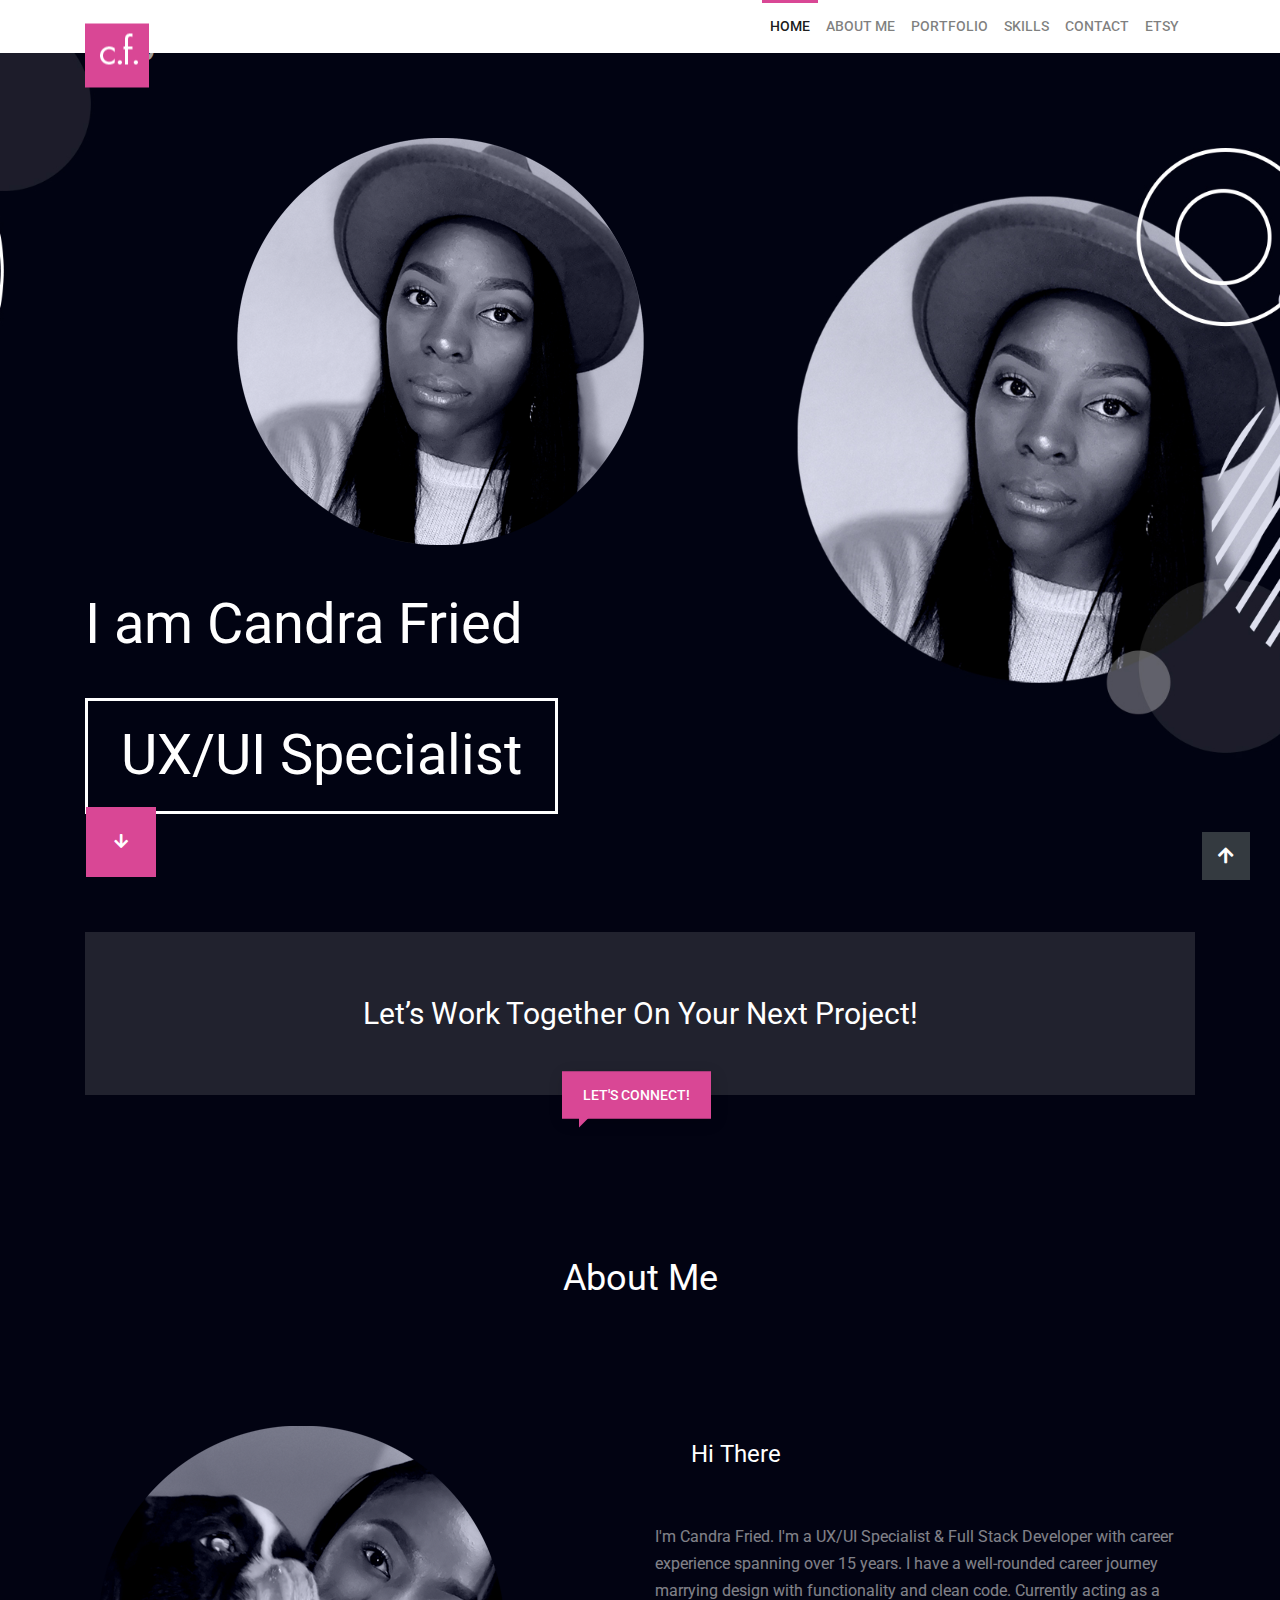
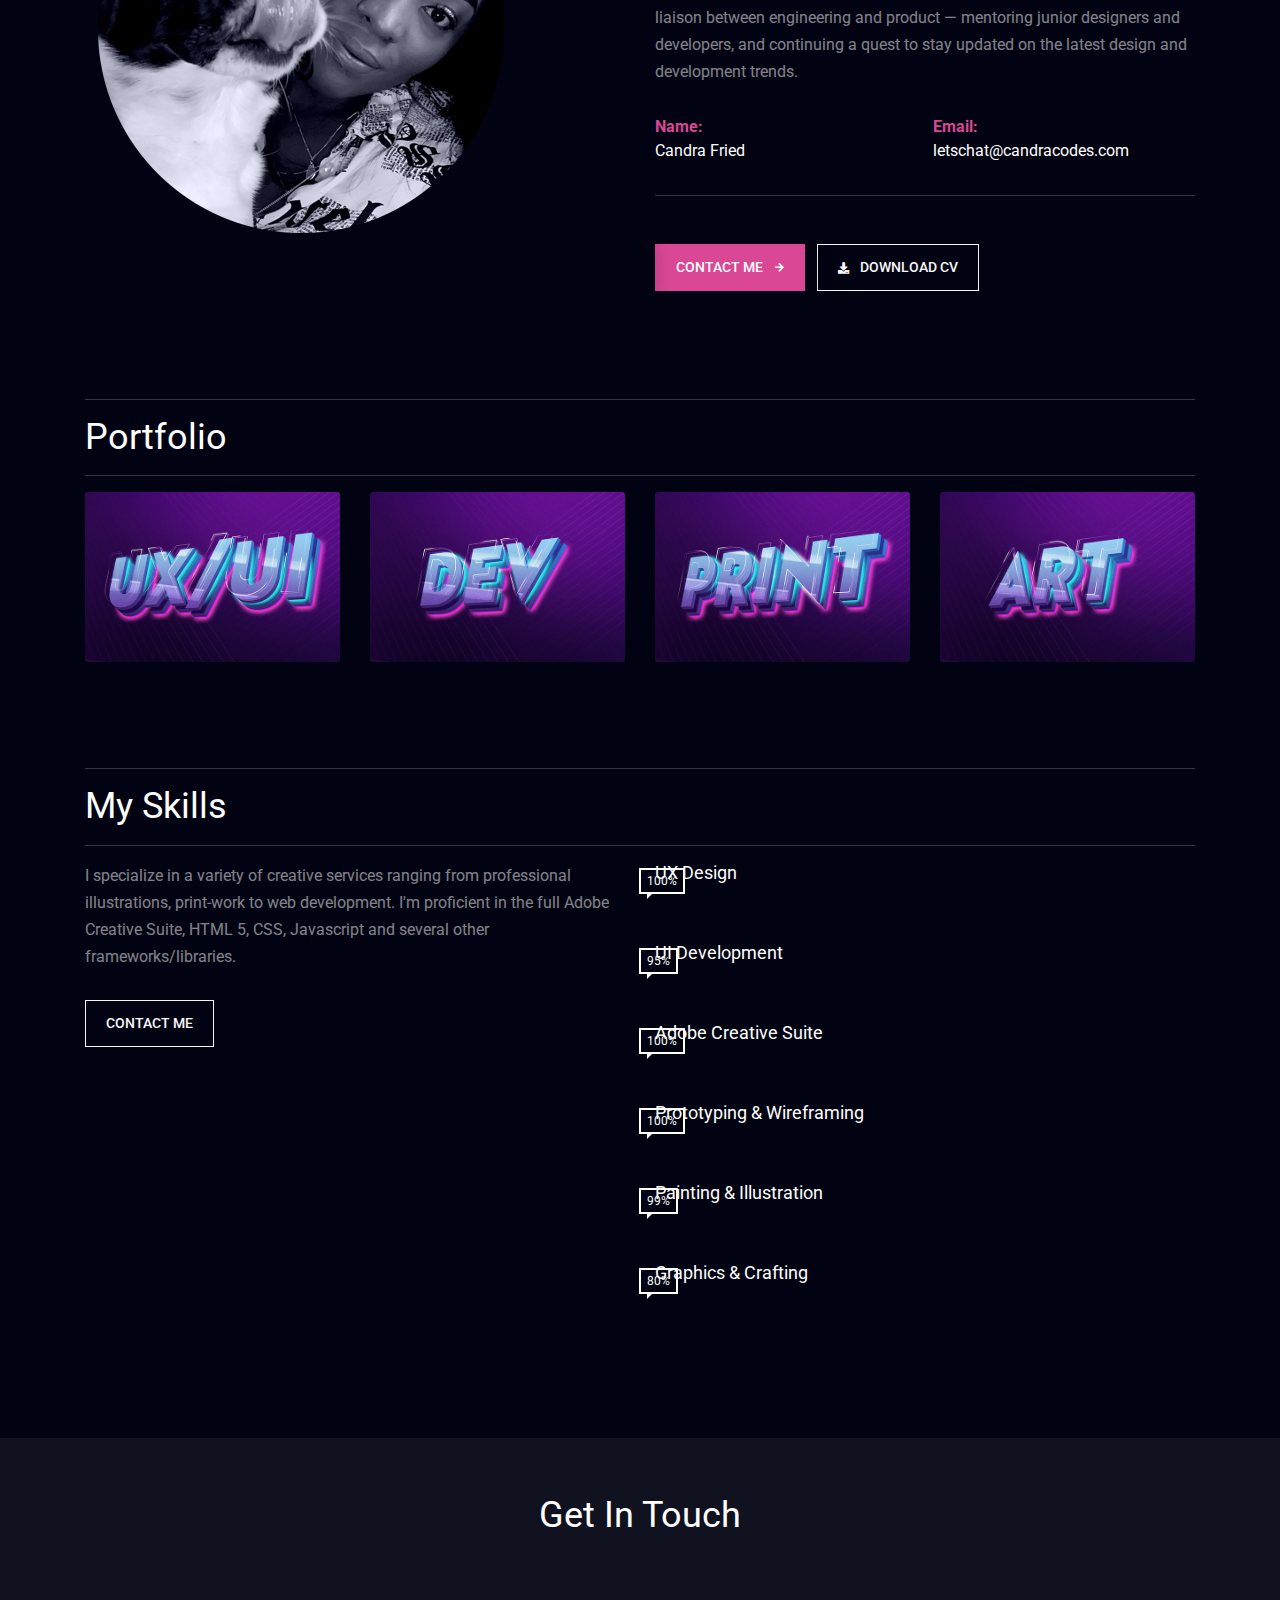
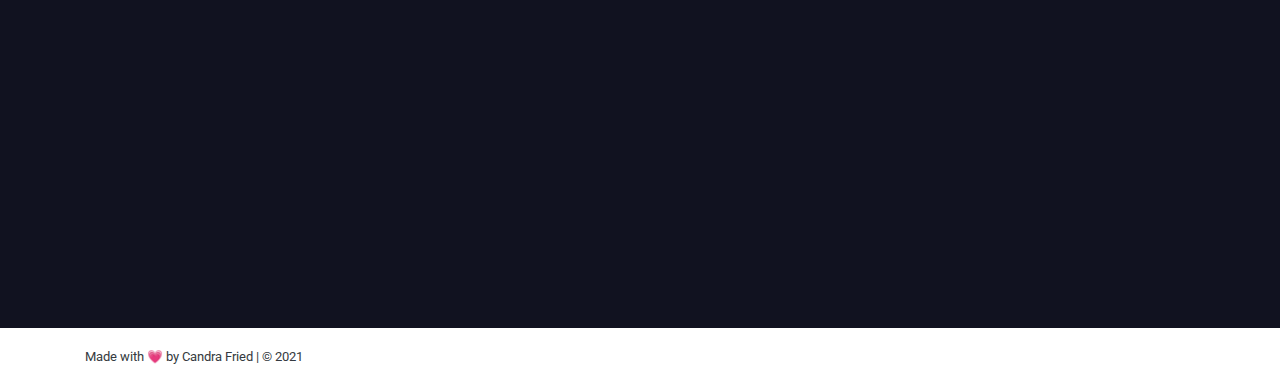
==== commit 16433196: "Adding new, larger, optimized images for dev examples in portfolio." ====
--- a/index.html
+++ b/index.html
@@ -50,7 +50,8 @@
                         <a class="nav-item nav-link ts-scroll" href="#portfolio">Portfolio</a>
                         <a class="nav-item nav-link ts-scroll" href="#my-skills">Skills</a>
                         <a class="nav-item nav-link ts-scroll" href="#contact">Contact</a>
-                        <a class="nav-item nav-link ts-scroll mr-2" href="https://www.etsy.com/shop/FriedCookieCreations" target="_blank">Etsy</a>
+                        <a class="nav-item nav-link ts-scroll mr-2"
+                            href="https://www.etsy.com/shop/FriedCookieCreations" target="_blank">Etsy</a>
                     </div>
                     <!--end navbar-nav-->
                 </div>
@@ -81,7 +82,7 @@
                         </figure>
 
                         <!-- HEADSHOT -->
-                        <!-- <img src="./assets/img/headshot1.png"/> -->
+                        <div class="mobile-headshot center text-center"><img src="./assets/img/headshot1.png" class="mw-100 center text-center"></div>
                         <!--TITLE -->
                         <h1>I am Candra Fried</h1>
                         <h1 class="ts-bubble-border">
@@ -247,89 +248,22 @@
                         <div class="col-sm-12 col-md-12 col-lg-12">
                             <h4 class="portfolio-subheader">UX/UI</h4>
                             <hr class="ts-hr-light">
-                            <P>This section provides a small dose of some examples of recent UX Strategies I've composed.
-                                It takes the viewer on a journey of how the project started, defining the initial problems, and what it takes to carve out working solutions.
-                                I've also included a few notable wireframes from past projects to provide a modified glimpse at the prototypes' behaviors.
-                            </P>
-                        </div>
-                        
-                        <!-- LARGE UX IMAGE 1 -->
-                        <div class="col-sm-12 col-md-6 col-lg-6 ux-large-image">
+                            <p>
+                                This section provides a small dose of some examples of recent UX Strategies I've
+                                composed.
+                                It takes the viewer on a journey of how the project started, defining the initial
+                                problems, and what it takes to carve out working solutions. Click on the image below to get a glimpse under the creative hood, and to view other notable projects.
+                                
+                            </p>
+                        </div>
+                        <!-- TODO: LARGE PICTURE -->
+                        <div class="col-sm-12 col-md-12 col-lg-12 ux-large-image">
                             <a class="ux-container" href="./uxui.html">
-                                    <h4 class="ux-container-text">ReturnLogic UX Strategy</h4>
-                                <img src="assets/img/portfolio/rl-ux-main-1.png" class="card-img" alt="description">
-                            </a>
-                        </div>
-                        <!-- LARGE UX IMAGE 2 -->
-                        <div class="col-sm-12 col-md-6 col-lg-6 ux-large-image">
-                            <a class="ux-container" href="./uxui.html">
-                                    <h4 class="ux-container-text">ReturnLogic UX Strategy</h4>
-                                <img src="assets/img/portfolio/rl-ux-main-2.png" class="card-img" alt="description">
-                            </a>
-                        </div>
-                        <!-- PROJECT 1: DDOS -->
-                        <div class="ts-gallery col-sm-12 col-md-3">
-                            <a href="assets/img/portfolio/img-6-ux.png" class="card ts-gallery__item popup-image">
-                                <div class="ts-gallery__item-description">
-                                    <h6 class="ts-opacity__50">Comcast</h6>
-                                    <h4>Designer/Developer</h4>
-                                </div>
-                                <img src="assets/img/portfolio/img-6-ux.png" class="card-img" alt="description">
-                                <!--end ts-gallery__image-->
-                            </a>
-                            <br>
-                            <h5>DDoS Services Portal</h5>
-                            <p class="project-link">
-                                <a target="_blank" href="https://ey1h8h.axshare.com/#g=1&p=home">Wireframe</a>
-                            </p>
-                        </div>
-                        <!-- PROJECT 2: COMCAST INSIGHTS -->
-                        <div class="ts-gallery col-sm-12 col-md-3">
-                            <a href="assets/img/portfolio/img-7-ux.png" class="card ts-gallery__item popup-image">
-                                <div class="ts-gallery__item-description">
-                                    <h6 class="ts-opacity__50">Comcast</h6>
-                                    <h4>Designer/Developer</h4>
-                                </div>
-                                <img src="assets/img/portfolio/img-7-ux.png" class="card-img" alt="description">
-                                <!--end ts-gallery__image-->
-                            </a>
-                            <br>
-                            <h5>Comcast Insights</h5>
-                            <p class="project-link">
-                                <a target="_blank" href="https://9i1dkv.axshare.com/#g=1&p=home">Wireframe</a>
-                            </p>
-                        </div>
-                        <!-- PROJECT 3: PHARM -->
-                        <div class="ts-gallery col-sm-12 col-md-3">
-                            <a href="assets/img/portfolio/img-8-ux.png" class="card ts-gallery__item popup-image">
-                                <div class="ts-gallery__item-description">
-                                    <h6 class="ts-opacity__50">GeoDecisions</h6>
-                                    <h4>Designer/Developer</h4>
-                                </div>
-                                <img src="assets/img/portfolio/img-8-ux.png" class="card-img" alt="description">
-                                <!--end ts-gallery__image-->
-                            </a>
-                            <br>
-                            <h5>GeoDecisions — PHARM</h5>
-                            <p class="project-link">
-                                <a target="_blank" href="http://candracodes.com/samples/PHARM.pdf">Wireframe</a><br>
-                            </p>
-                        </div>
-                        <!-- PROJECT 4: ROSA -->
-                        <div class="ts-gallery col-sm-12 col-md-3">
-                            <a href="assets/img/portfolio/img-9-ux.png" class="card ts-gallery__item popup-image">
-                                <div class="ts-gallery__item-description">
-                                    <h6 class="ts-opacity__50">ROSA</h6>
-                                    <h4>Designer/Developer</h4>
-                                </div>
-                                <img src="assets/img/portfolio/img-9-ux.png" class="card-img" alt="description">
-                                <!--end ts-gallery__image-->
-                            </a>
-                            <br>
-                            <h5>PennDOT ROSA</h5>
-                            <p class="project-link">
-                                <a target="_blank" href="http://candracodes.com/samples/ROSA/management-console.html">Prototype</a><br>
-                            </p>
+                                <h4 class="ux-container-text">ReturnLogic UX Strategy</h4>
+                                <img src="assets/img/portfolio/rl-uxui-landing.png" class="card-img" alt="description">
+                            </a>
+                            <h5><a class="uxui-link" href="./uxui.html">ReturnLogic | UX Strategy | View Example</a></h5>
+
                         </div>
                     </div>
                     <!-- end: UX/UI -->
@@ -341,15 +275,18 @@
                             <h4 class="portfolio-subheader">Development</h4>
                             <hr class="ts-hr-light">
                             <p>
-                                I've had a wonderful career journey that has allowed me to work both on the Frontend and Backend to get a full grasp of Software Development Lifecycle (SDLC).
-                                In many cases, I can't showcase previous work (can't expose company secrets). Here are just a few projects I've worked on that have no business-affiliation... just to give a small grasp at
+                                I've had a wonderful career journey that has allowed me to work both on the Frontend and
+                                Backend to get a full grasp of Software Development Lifecycle (SDLC).
+                                In many cases, I can't showcase previous work (can't expose company secrets). Here are
+                                just a few projects I've worked on that have no business-affiliation... just to give a
+                                small grasp at
                                 how I approach development projects, and my coding style.
                             </p>
                         </div>
                         <!-- PROJECT 1: DAYTRIPPER -->
                         <div class="ts-gallery col-sm-12 col-md-3">
                             <!-- <a href="assets/img/portfolio/img-1-daytripper.png" class="card ts-gallery__item popup-image" data-animate="ts-fadeInUp"> -->
-                            <a href="assets/img/portfolio/img-1-daytripper.png"
+                            <a href="assets/img/portfolio/img-1-daytripper-big.png"
                                 class="card ts-gallery__item popup-image">
                                 <div class="ts-gallery__item-description">
                                     <h6 class="ts-opacity__50">DayTripper</h6>
@@ -360,16 +297,17 @@
                                 <!--end ts-gallery__image-->
                             </a>
                             <br>
-                            <h5>DayTripper</h5>
+                            <h5>DayTripper (Private Repo)</h5>
                             <p class="project-link">
+                                <a target="_blank" href="https://watch.screencastify.com/v/idbkG3etJkti8xBrmelj">Video
+                                    Walk-Through</a><br>
                                 <a target="_blank" href="https://w1z9cu.axshare.com/">Wireframe</a><br>
-                                <a target="_blank" href="https://github.com/candracodes/daytripper">Github (Private
-                                    Repo)</a>
+                                <!-- <a target="_blank" href="https://github.com/candracodes/daytripper">Github (Private Repo)</a> -->
                             </p>
                         </div>
                         <!-- PROJECT 2: WEATHER DASHBOARD -->
                         <div class="ts-gallery col-sm-12 col-md-3">
-                            <a href="assets/img/portfolio/img-2-weather.png" class="card ts-gallery__item popup-image">
+                            <a href="assets/img/portfolio/img-2-weather-big.png" class="card ts-gallery__item popup-image">
                                 <div class="ts-gallery__item-description">
                                     <h6 class="ts-opacity__50">Weather Dashboard</h6>
                                     <h4>Full Stack Dev/Designer</h4>
@@ -387,7 +325,7 @@
                         </div>
                         <!-- PROJECT 3: WORKDAY SCHEDULER -->
                         <div class="ts-gallery col-sm-12 col-md-3">
-                            <a href="assets/img/portfolio/img-3-workday.png" class="card ts-gallery__item popup-image">
+                            <a href="assets/img/portfolio/img-3-workday-big.png" class="card ts-gallery__item popup-image">
                                 <div class="ts-gallery__item-description">
                                     <h6 class="ts-opacity__50">Workday Scheduler</h6>
                                     <h4>Full Stack Developer</h4>
@@ -405,7 +343,7 @@
                         </div>
                         <!-- PROJECT 4: CODE QUIZ -->
                         <div class="ts-gallery col-sm-12 col-md-3">
-                            <a href="assets/img/portfolio/img-5-codeQuiz.png" class="card ts-gallery__item popup-image">
+                            <a href="assets/img/portfolio/img-5-codeQuiz-big.png" class="card ts-gallery__item popup-image">
                                 <div class="ts-gallery__item-description">
                                     <h6 class="ts-opacity__50">Code Quiz</h6>
                                     <h4>Full Stack Developer</h4>
@@ -421,9 +359,29 @@
                                 <a target="_blank" href="https://github.com/candracodes/code-quiz">Github</a>
                             </p>
                         </div>
-                        <!-- PROJECT 5: ADHQ-->
+                        <!-- PROJECT 5: CANDRACODES -->
                         <div class="ts-gallery col-sm-12 col-md-3">
-                            <a href="assets/img/portfolio/img-5-2-ADHQ.png" class="card ts-gallery__item popup-image">
+                            <a href="assets/img/portfolio/img-5-3-candracodes-big.png"
+                                class="card ts-gallery__item popup-image">
+                                <div class="ts-gallery__item-description">
+                                    <h6 class="ts-opacity__50">Portfolio 2019</h6>
+                                    <h4>Full Stack Dev/Designer</h4>
+                                </div>
+                                <img src="assets/img/portfolio/img-5-3-candracodes.png" class="card-img"
+                                    alt="Beige background, with a header saying Javascript Code Quiz. 4 statements describing the timed nature of the quiz, followed by a blue button that says start.">
+                                <!--end ts-gallery__image-->
+                            </a>
+                            <br>
+                            <h5>My 2019 Online Portfolio</h5>
+                            <p class="project-link">
+                                <a target="_blank" href="https://candracodes.github.io/cfried-portfolio-v1/">URL</a><br>
+                                <a target="_blank" href="https://github.com/candracodes/cfried-portfolio-v1">Github</a>
+                            </p>
+                        </div>
+                        <!-- PROJECT 6: ADHQ-->
+                        <div class="ts-gallery col-sm-12 col-md-3">
+                            <a href="assets/img/portfolio/img-5-2-ADHQ-big.png"
+                                class="card ts-gallery__item popup-image">
                                 <div class="ts-gallery__item-description">
                                     <h6 class="ts-opacity__50">Affiliated Distributors</h6>
                                     <h4>Web Developer/Designer</h4>
@@ -448,82 +406,100 @@
                             <h4 class="portfolio-subheader">Print</h4>
                             <hr class="ts-hr-light">
                             <p>
-                                From billboards, to logos, to brochures, flyers, catalogs and more ... I've designed some of everything. Although I enjoy programming, digital design will always be near to my heart. 
+                                From billboards, to logos, to brochures, flyers, catalogs and more ... I've designed
+                                some of everything. Although I enjoy programming, digital design will always be near to
+                                my heart.
                             </p>
                         </div>
                         <!-- start: card-columns (4) -->
                         <div class="card-columns ts-gallery ts-column-count-4">
                             <!-- THE FLAMING SKILLET -->
-                            <a href="assets/img/portfolio/img-19-print-big.png" class="card ts-gallery__item popup-image">
+                            <a href="assets/img/portfolio/img-19-print-big.png"
+                                class="card ts-gallery__item popup-image">
                                 <div class="ts-gallery__item-description">
                                     <h6 class="ts-opacity__50">The Flaming Skillet</h6>
                                     <h4>Logo Design</h4>
                                 </div>
-                                <img src="assets/img/portfolio/img-19-print-thumb.png" class="card-img" alt="description">
+                                <img src="assets/img/portfolio/img-19-print-thumb.png" class="card-img"
+                                    alt="description">
                             </a>
                             <!-- GREG'S RANDOM ACTS -->
-                            <a href="assets/img/portfolio/img-20-print-big.png" class="card ts-gallery__item popup-image">
+                            <a href="assets/img/portfolio/img-20-print-big.png"
+                                class="card ts-gallery__item popup-image">
                                 <div class="ts-gallery__item-description">
                                     <h6 class="ts-opacity__50">Greg's Random Acts</h6>
                                     <h4>Logo Design</h4>
                                 </div>
-                                <img src="assets/img/portfolio/img-20-print-thumb.png" class="card-img" alt="description">
+                                <img src="assets/img/portfolio/img-20-print-thumb.png" class="card-img"
+                                    alt="description">
                             </a>
                             <!-- LEFT HANDED CAKES -->
-                            <a href="assets/img/portfolio/img-21-print-big.png" class="card ts-gallery__item popup-image">
+                            <a href="assets/img/portfolio/img-21-print-big.png"
+                                class="card ts-gallery__item popup-image">
                                 <div class="ts-gallery__item-description">
                                     <h6 class="ts-opacity__50">Left Handed Cakes</h6>
                                     <h4>Logo Design</h4>
                                 </div>
-                                <img src="assets/img/portfolio/img-21-print-thumb.png" class="card-img" alt="description">
+                                <img src="assets/img/portfolio/img-21-print-thumb.png" class="card-img"
+                                    alt="description">
                             </a>
                             <!-- COMCAST UTM -->
-                            <a href="assets/img/portfolio/img-22-print-big.png" class="card ts-gallery__item popup-image">
+                            <a href="assets/img/portfolio/img-22-print-big.png"
+                                class="card ts-gallery__item popup-image">
                                 <div class="ts-gallery__item-description">
                                     <h6 class="ts-opacity__50">Comcast UTM</h6>
                                     <h4>Logo Design</h4>
                                 </div>
-                                <img src="assets/img/portfolio/img-22-print-thumb.png" class="card-img" alt="description">
-                            </a>
-                            
+                                <img src="assets/img/portfolio/img-22-print-thumb.png" class="card-img"
+                                    alt="description">
+                            </a>
+
                         </div>
                         <!-- end: card-columns (4) -->
 
                         <!-- start: card-columns (3) -->
                         <div class="card-columns ts-gallery ts-column-count-4">
                             <!-- SOLD BY SH'RON -->
-                            <a href="assets/img/portfolio/img-23-print-big.png" class="card ts-gallery__item popup-image">
+                            <a href="assets/img/portfolio/img-23-print-big.png"
+                                class="card ts-gallery__item popup-image">
                                 <div class="ts-gallery__item-description">
                                     <h6 class="ts-opacity__50">Sold By Sh'Ron</h6>
                                     <h4>Logo + Billboard Design</h4>
                                 </div>
-                                <img src="assets/img/portfolio/img-23-print-thumb.png" class="card-img" alt="description">
+                                <img src="assets/img/portfolio/img-23-print-thumb.png" class="card-img"
+                                    alt="description">
                             </a>
                             <!-- GEODECISIONS TRADESHOW BANNER -->
-                            <a href="assets/img/portfolio/img-24-print-big.png" class="card ts-gallery__item popup-image">
+                            <a href="assets/img/portfolio/img-24-print-big.png"
+                                class="card ts-gallery__item popup-image">
                                 <div class="ts-gallery__item-description">
                                     <h6 class="ts-opacity__50">GeoDecisions</h6>
                                     <h4>Tradeshow Banner</h4>
                                 </div>
-                                <img src="assets/img/portfolio/img-24-print-thumb.png" class="card-img" alt="description">
+                                <img src="assets/img/portfolio/img-24-print-thumb.png" class="card-img"
+                                    alt="description">
                             </a>
                             <!-- COMCAST NEWSLETTER -->
-                            <a href="assets/img/portfolio/img-25-print-big.png" class="card ts-gallery__item popup-image">
+                            <a href="assets/img/portfolio/img-25-print-big.png"
+                                class="card ts-gallery__item popup-image">
                                 <div class="ts-gallery__item-description">
                                     <h6 class="ts-opacity__50">Comcast</h6>
                                     <h4>Newsletter Design</h4>
                                 </div>
-                                <img src="assets/img/portfolio/img-25-print-thumb.png" class="card-img" alt="description">
+                                <img src="assets/img/portfolio/img-25-print-thumb.png" class="card-img"
+                                    alt="description">
                             </a>
                             <!-- DAYTRION CD -->
-                            <a href="assets/img/portfolio/img-27-mixed-big.png" class="card ts-gallery__item popup-image">
+                            <a href="assets/img/portfolio/img-27-mixed-big.png"
+                                class="card ts-gallery__item popup-image">
                                 <div class="ts-gallery__item-description">
                                     <h6 class="ts-opacity__50">Daytrion</h6>
                                     <h4>CD Cover Design</h4>
                                 </div>
-                                <img src="assets/img/portfolio/img-27-mixed-thumb.png" class="card-img" alt="description">
-                            </a>
-                            
+                                <img src="assets/img/portfolio/img-27-mixed-thumb.png" class="card-img"
+                                    alt="description">
+                            </a>
+
                         </div>
                         <!-- end: card-columns (3) -->
                     </div>
@@ -536,7 +512,8 @@
                             <h4 class="portfolio-subheader">Artwork</h4>
                             <hr class="ts-hr-light">
                             <p>
-                                Creating works of art is where everything started for me. It helped to mold my thinking as a developer, and pay attention to details. 
+                                Creating works of art is where everything started for me. It helped to mold my thinking
+                                as a developer, and pay attention to details.
                                 This is a small collection of some of the artwork I've created over the years.
                             </p>
                         </div>
@@ -585,7 +562,8 @@
                                 </div>
                             </a>
                             <!-- MUHAMMED ALI -->
-                            <a href="assets/img/portfolio/img-14-muhammed.png" class="card ts-gallery__item popup-image">
+                            <a href="assets/img/portfolio/img-14-muhammed.png"
+                                class="card ts-gallery__item popup-image">
                                 <div class="ts-gallery__image">
                                     <img src="assets/img/portfolio/img-14-muhammed.png" class="card-img"
                                         alt="Black and white charcoal and graphite drawing of Muhammed Ali standing in a boxing ring over the top of Sonny Liston">
@@ -640,29 +618,35 @@
                                 </div>
                             </a>
                             <!-- JIMI HENDRIX GUITAR -->
-                            <a href="assets/img/portfolio/img-26-mixed-big.png" class="card ts-gallery__item popup-image">
+                            <a href="assets/img/portfolio/img-26-mixed-big.png"
+                                class="card ts-gallery__item popup-image">
                                 <div class="ts-gallery__item-description">
                                     <h6 class="ts-opacity__50">Jimi Hendrix/Fender</h6>
                                     <h4>Custom Guitar Woodwork</h4>
                                 </div>
-                                <img src="assets/img/portfolio/img-26-mixed-thumb.png" class="card-img" alt="description">
-                            </a>
-                            
+                                <img src="assets/img/portfolio/img-26-mixed-thumb.png" class="card-img"
+                                    alt="description">
+                            </a>
+
                             <!-- DAVID BOWIE STICKER -->
-                            <a href="assets/img/portfolio/img-28-mixed-big.png" class="card ts-gallery__item popup-image">
+                            <a href="assets/img/portfolio/img-28-mixed-big.png"
+                                class="card ts-gallery__item popup-image">
                                 <div class="ts-gallery__item-description">
                                     <h6 class="ts-opacity__50">David Bowie</h6>
                                     <h4>Digital Drawing/Sticker</h4>
                                 </div>
-                                <img src="assets/img/portfolio/img-28-mixed-thumb.png" class="card-img" alt="description">
+                                <img src="assets/img/portfolio/img-28-mixed-thumb.png" class="card-img"
+                                    alt="description">
                             </a>
                             <!-- FREDDIE MERCURY STICKER -->
-                            <a href="assets/img/portfolio/img-29-mixed-big.png" class="card ts-gallery__item popup-image">
+                            <a href="assets/img/portfolio/img-29-mixed-big.png"
+                                class="card ts-gallery__item popup-image">
                                 <div class="ts-gallery__item-description">
                                     <h6 class="ts-opacity__50">Freddie Mercury</h6>
                                     <h4>Digital Drawing/Sticker</h4>
                                 </div>
-                                <img src="assets/img/portfolio/img-29-mixed-thumb.png" class="card-img" alt="description">
+                                <img src="assets/img/portfolio/img-29-mixed-thumb.png" class="card-img"
+                                    alt="description">
                             </a>
                         </div>
                         <!-- end: card-columns -->
@@ -799,7 +783,7 @@
                         </div>
                         <!-- start: ICON 3 -->
 
-                        
+
                         <!-- start: ICON 4 -->
                         <div class="col-sm-6 col-md-3 mb-4" data-animate="ts-fadeInUp" data-delay=".2s">
                             <i class="fab fa-github mb-4 footer-icon" alt="A pink LinkedIn icon"></i>
@@ -822,8 +806,7 @@
             <div class="text-dark bg-white">
                 <div class="container py-3 position-relative">
                     <small>Made with 💗 by Candra Fried | © 2021</small>
-                    <a href="#page-top" id="scrollToTopBtn"
-                        class="ts-circle__xs rounded-0 bg-dark ts-scroll">
+                    <a href="#page-top" id="scrollToTopBtn" class="ts-circle__xs rounded-0 bg-dark ts-scroll">
                         <i class="fa fa-arrow-up text-white"></i>
                     </a>
                 </div>
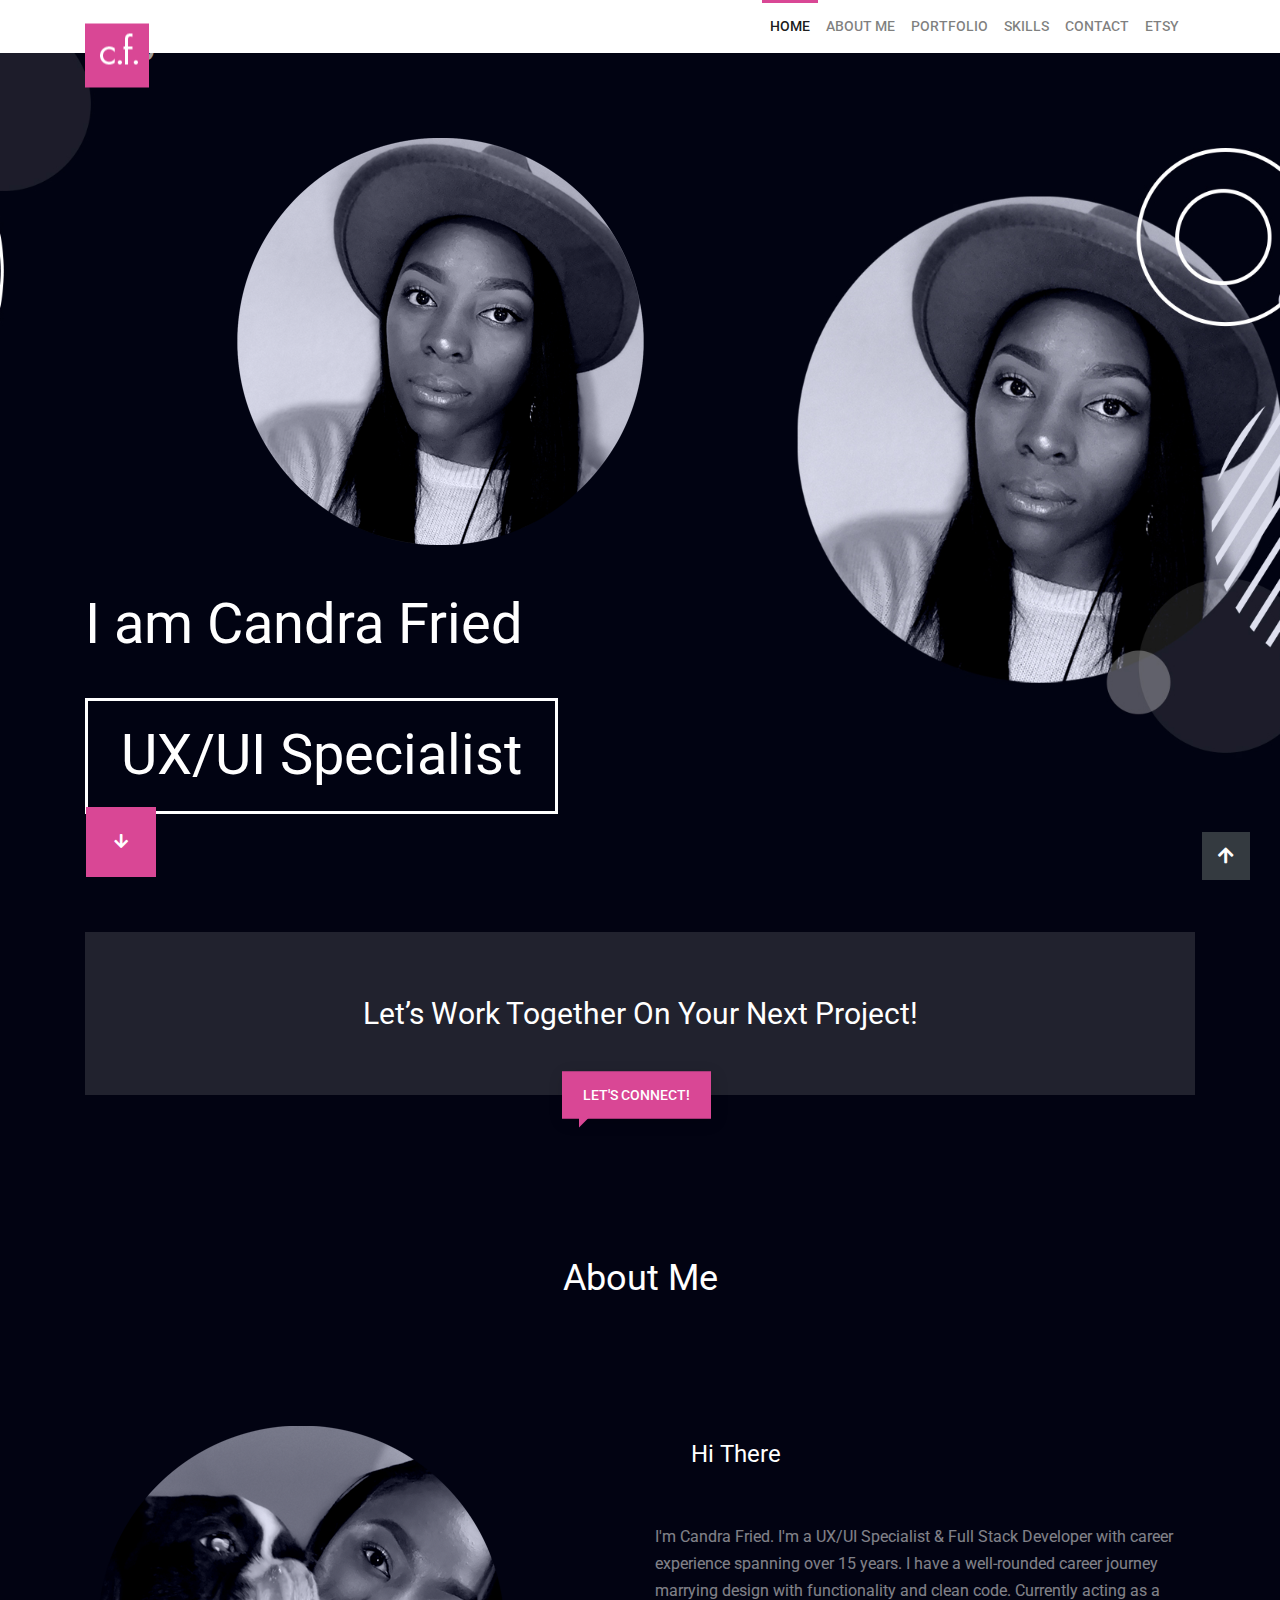
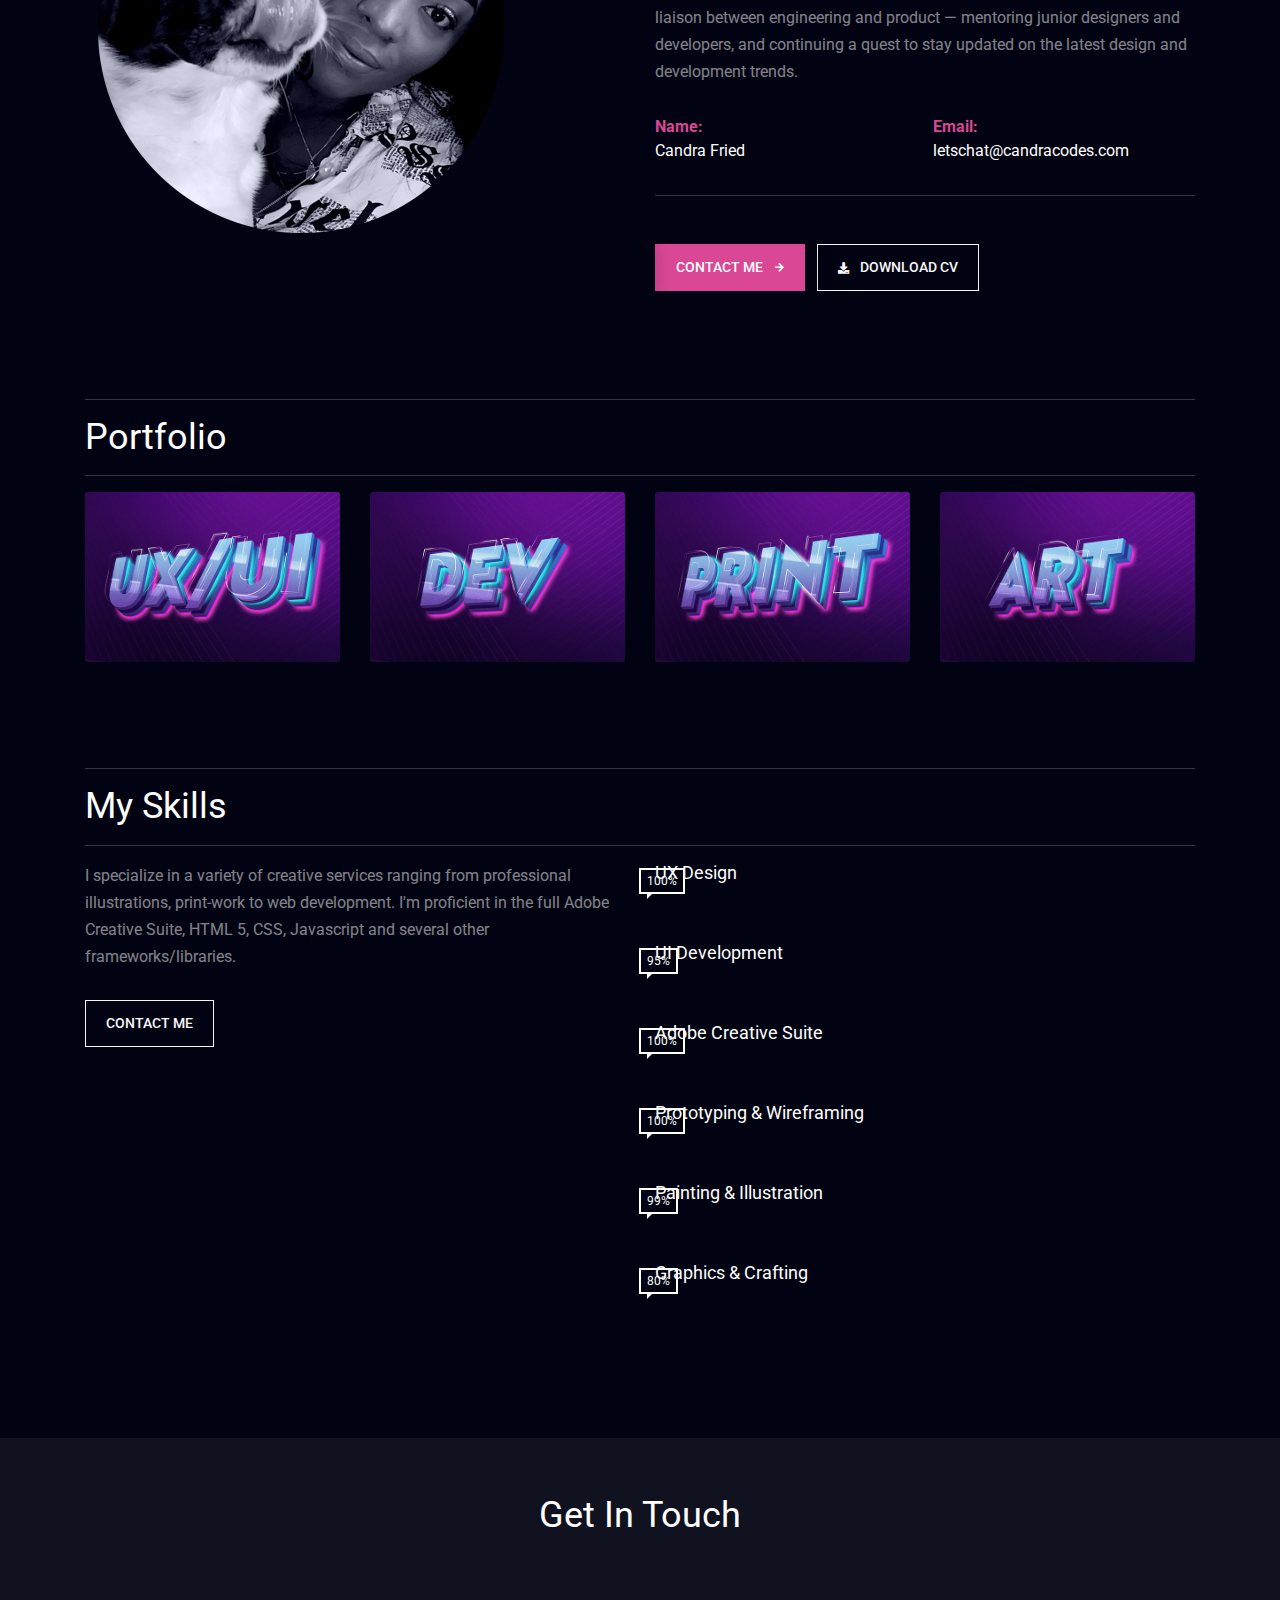
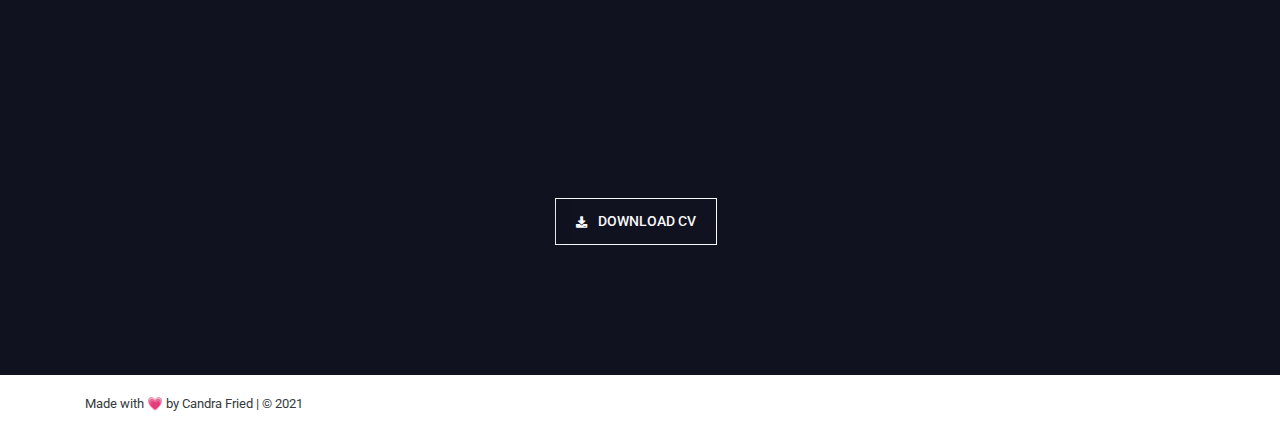
==== commit 2a14c134: "Revised results section copy of uxui page" ====
--- a/index.html
+++ b/index.html
@@ -783,7 +783,6 @@
                         </div>
                         <!-- start: ICON 3 -->
 
-
                         <!-- start: ICON 4 -->
                         <div class="col-sm-6 col-md-3 mb-4" data-animate="ts-fadeInUp" data-delay=".2s">
                             <i class="fab fa-github mb-4 footer-icon" alt="A pink LinkedIn icon"></i>
@@ -795,6 +794,21 @@
                             <!--end ts-opacity__50-->
                         </div>
                         <!-- start: ICON 4 -->
+
+                        <!-- DOWNLOAD CV RESUME -->
+                        <div class="col-sm12 col-md-12 col-lg-12">
+                            <a href="https://drive.google.com/file/d/1DQE7p5poFXvcVrIBnuNTejJkuoTIuxOj/view?usp=sharing"
+                                target="_blank" class="ts-btn-effect mr-2">
+                                <span class="ts-visible btn btn-outline-light">
+                                    <i class="fa fa-download small mr-2"></i>
+                                    Download CV
+                                </span>
+                                <span class="ts-hidden btn btn-light bg-white">
+                                    <i class="fa fa-download small mr-2"></i>
+                                    Download CV
+                                </span>
+                            </a>
+                        </div>
 
                     </div>
                     <!--end row-->
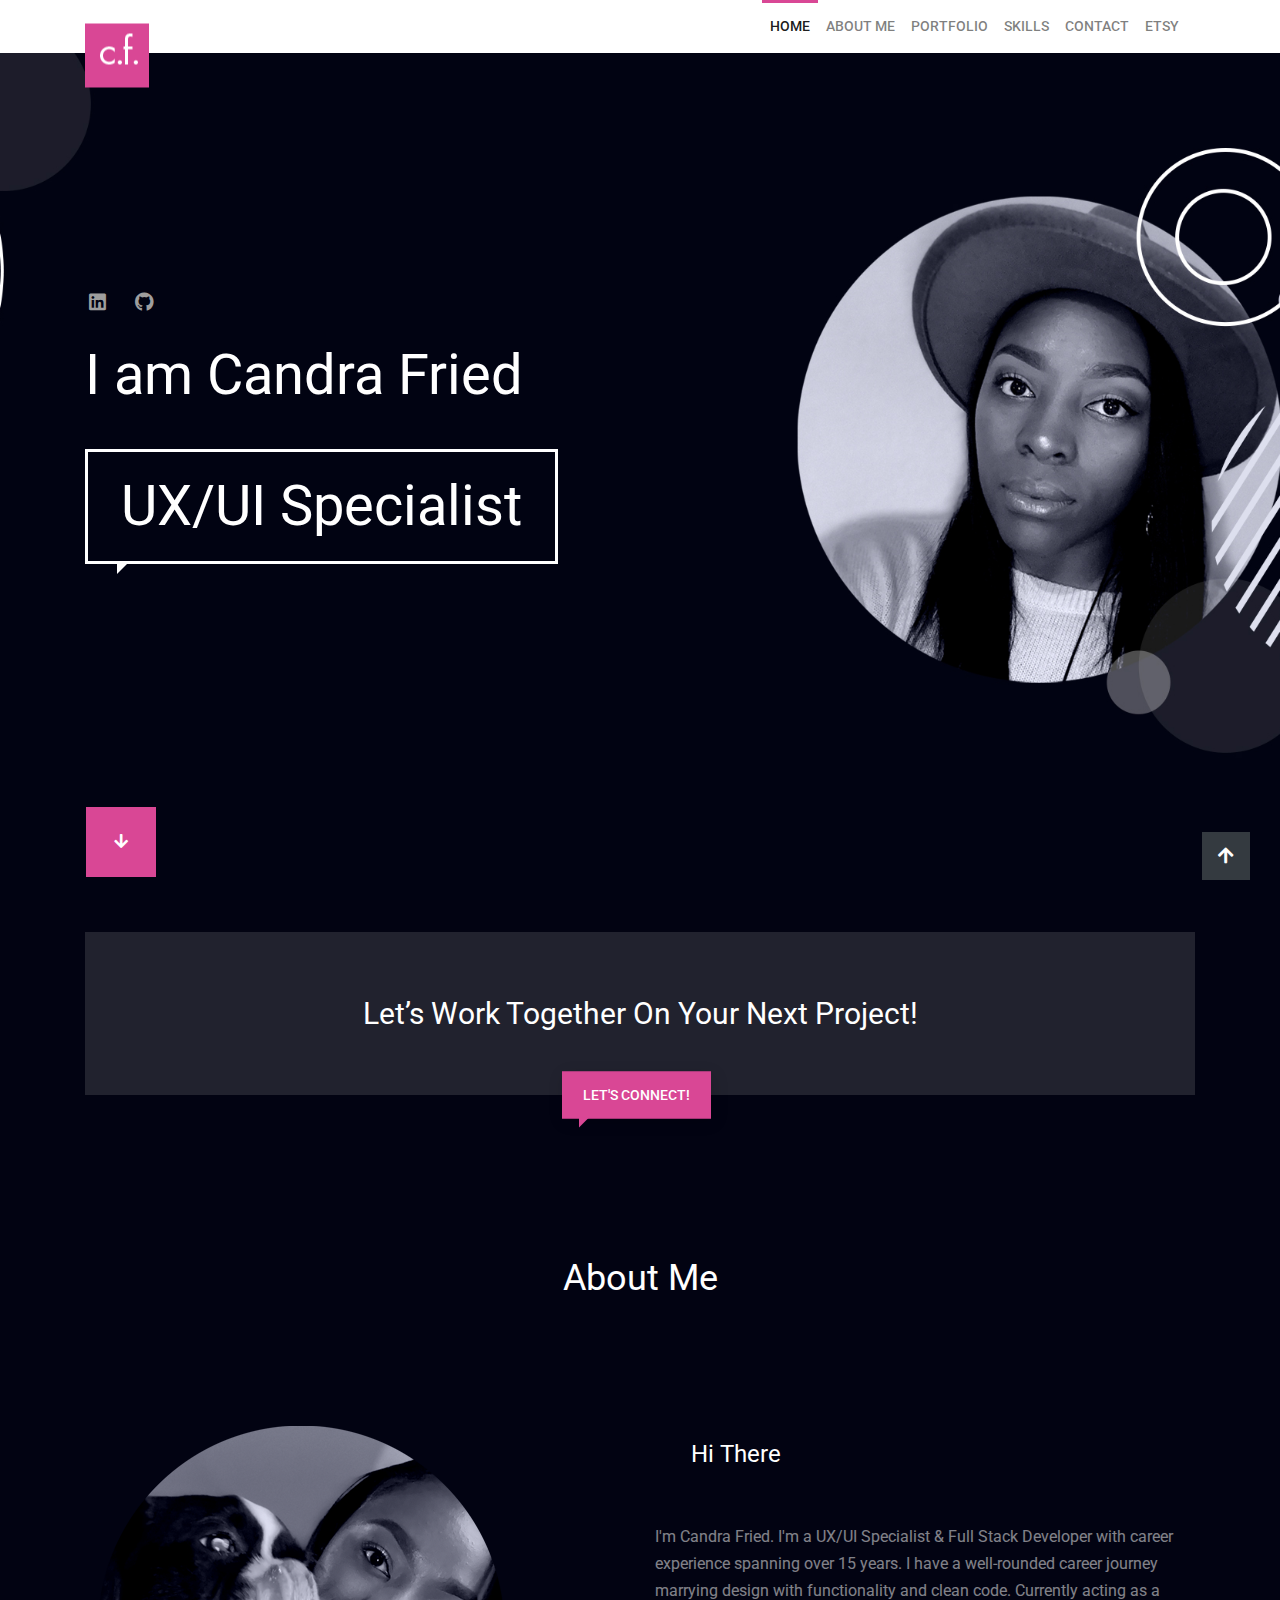
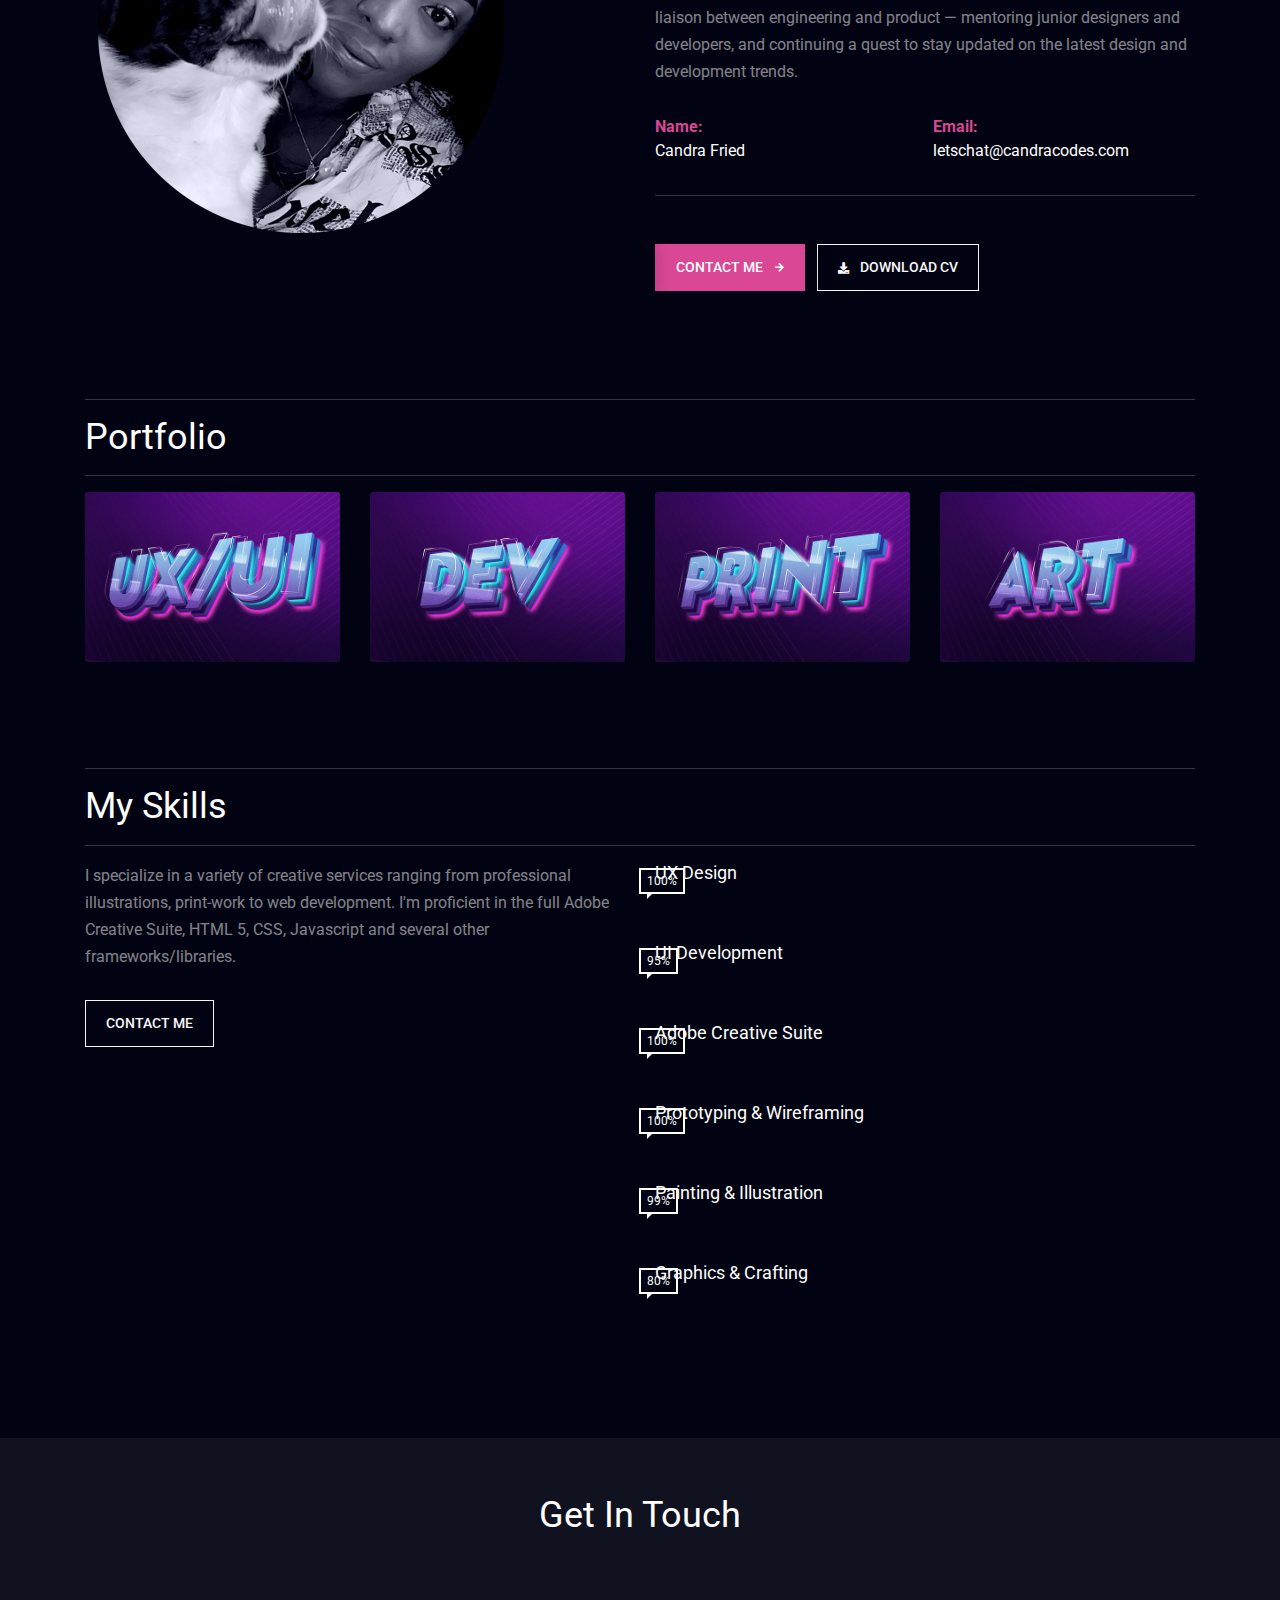
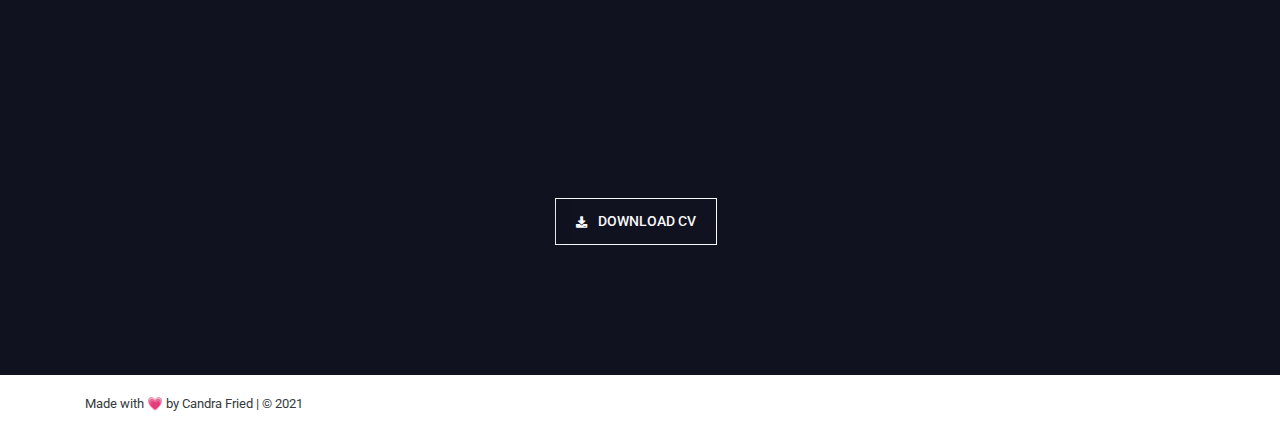
==== commit b0b4c107: "Updated resume on index.html" ====
--- a/index.html
+++ b/index.html
@@ -180,7 +180,7 @@
                                 <span class="ts-hidden btn btn-primary ts-btn-arrow" data-bg-color="#d44729">Contact
                                     Me</span>
                             </a>
-                            <a href="https://drive.google.com/file/d/1DQE7p5poFXvcVrIBnuNTejJkuoTIuxOj/view?usp=sharing"
+                            <a href="https://drive.google.com/file/d/1nEIVd1f57W02k71bQhO_hl_hrfHNhduQ/view?usp=sharing"
                                 target="_blank" class="ts-btn-effect mr-2">
                                 <span class="ts-visible btn btn-outline-light">
                                     <i class="fa fa-download small mr-2"></i>
@@ -359,7 +359,7 @@
                                 <a target="_blank" href="https://github.com/candracodes/code-quiz">Github</a>
                             </p>
                         </div>
-                        <!-- PROJECT 5: CANDRACODES -->
+                        <!-- PROJECT 5: CANDRACODES 2019 -->
                         <div class="ts-gallery col-sm-12 col-md-3">
                             <a href="assets/img/portfolio/img-5-3-candracodes-big.png"
                                 class="card ts-gallery__item popup-image">
@@ -374,8 +374,8 @@
                             <br>
                             <h5>My 2019 Online Portfolio</h5>
                             <p class="project-link">
-                                <a target="_blank" href="https://candracodes.github.io/cfried-portfolio-v1/">URL</a><br>
-                                <a target="_blank" href="https://github.com/candracodes/cfried-portfolio-v1">Github</a>
+                                <a target="_blank" href="https://candracodes.github.io/cfried-portfolio-2019/">URL</a><br>
+                                <a target="_blank" href="https://github.com/candracodes/cfried-portfolio-2019">Github</a>
                             </p>
                         </div>
                         <!-- PROJECT 6: ADHQ-->
@@ -394,6 +394,69 @@
                             <h5>Affiliated Distributors HQ</h5>
                             <p class="project-link">
                                 <a target="_blank" href="https://adhq.com/">URL</a><br>
+                            </p>
+                        </div>
+                        <!-- PROJECT 7: ONLYPANS -->
+                        <div class="ts-gallery col-sm-12 col-md-3">
+                            <!-- LARGE IMAGE -->
+                            <a href="assets/img/portfolio/img-dev-7-onlypans-big.png"
+                                class="card ts-gallery__item popup-image">
+                                <div class="ts-gallery__item-description">
+                                    <h6 class="ts-opacity__50">OnlyPans</h6>
+                                    <h4>Full Stack Developer/Designer</h4>
+                                </div>
+                                <!-- THUMBNAIL -->
+                                <img src="assets/img/portfolio/img-dev-7-onlypans-thumb.png" class="card-img"
+                                    alt="Dark gray header with navigation options, large photo of a Thanksgiving spread where a large turkey is the centerpiece.">
+                                <!--end ts-gallery__image-->
+                            </a>
+                            <br>
+                            <h5>OnlyPans — Recipes</h5>
+                            <p class="project-link">
+                                <a target="_blank" href="https://onlypans-group-3.herokuapp.com/">URL</a><br>
+                                <a target="_blank" href="https://github.com/candracodes/only-pans">Github</a>
+                            </p>
+                        </div>
+                        <!-- PROJECT 8: TEAM PROFILE GENERATOR -->
+                        <div class="ts-gallery col-sm-12 col-md-3">
+                            <!-- LARGE IMAGE -->
+                            <a href="assets/img/portfolio/img-dev-8-teamprofile-big.png"
+                                class="card ts-gallery__item popup-image">
+                                <div class="ts-gallery__item-description">
+                                    <h6 class="ts-opacity__50">Profile Generator</h6>
+                                    <h4>Full Stack Developer/Designer</h4>
+                                </div>
+                                <!-- THUMBNAIL -->
+                                <img src="assets/img/portfolio/img-dev-8-teamprofile-thumb.png" class="card-img"
+                                    alt="Dark gray header with navigation options, large photo of a Thanksgiving spread where a large turkey is the centerpiece.">
+                                <!--end ts-gallery__image-->
+                            </a>
+                            <br>
+                            <h5>Team Profile Generator</h5>
+                            <p class="project-link">
+                                <a target="_blank" href="https://candracodes.github.io/team-profile-generator/dist/index.html">URL</a><br>
+                                <a target="_blank" href="https://github.com/candracodes/team-profile-generator">Github</a>
+                            </p>
+                        </div>
+                        <!-- PROJECT 9: NOTE TAKER APP -->
+                        <div class="ts-gallery col-sm-12 col-md-3">
+                            <!-- LARGE IMAGE -->
+                            <a href="assets/img/portfolio/img-dev-9-notetaker-big.png"
+                                class="card ts-gallery__item popup-image">
+                                <div class="ts-gallery__item-description">
+                                    <h6 class="ts-opacity__50">Note Taker App</h6>
+                                    <h4>Full Stack Developer</h4>
+                                </div>
+                                <!-- THUMBNAIL -->
+                                <img src="assets/img/portfolio/img-dev-9-notetaker-thumb.png" class="card-img"
+                                    alt="Pretty basic image of a green navigation header with simple notes in the center, alongside a sidebar with previously entered note titles.">
+                                <!--end ts-gallery__image-->
+                            </a>
+                            <br>
+                            <h5>Note Taker App</h5>
+                            <p class="project-link">
+                                <a target="_blank" href="https://candra-note-taker.herokuapp.com/">URL</a><br>
+                                <a target="_blank" href="https://github.com/candracodes/note-taker">Github</a>
                             </p>
                         </div>
                     </div>
@@ -797,7 +860,7 @@
 
                         <!-- DOWNLOAD CV RESUME -->
                         <div class="col-sm12 col-md-12 col-lg-12">
-                            <a href="https://drive.google.com/file/d/1DQE7p5poFXvcVrIBnuNTejJkuoTIuxOj/view?usp=sharing"
+                            <a href="https://drive.google.com/file/d/1nEIVd1f57W02k71bQhO_hl_hrfHNhduQ/view?usp=sharing"
                                 target="_blank" class="ts-btn-effect mr-2">
                                 <span class="ts-visible btn btn-outline-light">
                                     <i class="fa fa-download small mr-2"></i>
--- a/assets/css/style.css
+++ b/assets/css/style.css
@@ -777,8 +777,9 @@
   -- Typography
 -------------------------------------------*/
 .project-link a {
-    color: #007bff !important;
-}
+    /* color: #007bff !important; */
+}
+
 
 .project-link a:hover {
     color: #d94795 !important;
@@ -2622,6 +2623,10 @@
 /*-------------------------------------------
   -- Portfolio Sections
 -------------------------------------------*/
+.mobile-headshot {
+    visibility:hidden;
+    height: 0;
+}
 .portfolio-subheader {
     margin-top: 1.875rem;
     margin-bottom: 0 !important;
@@ -2685,11 +2690,24 @@
 .ux-large-image {
     margin-bottom: 20px;
 }
-
+.ux-large-image h5 {
+    margin-top: 20px;
+}
 
 /*-------------------------------------------
   -- UX/UI PAGE
 -------------------------------------------*/
+/* .uxui-link {
+    color: #ffffff !important;
+}
+
+.xui-link a {
+    color: #ffffff !important;
+}
+.xui-link a:hover {
+    color: #d94795 !important;
+} */
+
 #ux-body {
     color: #020312;
     background-color: #fff;
--- a/assets/css/media-queries.css
+++ b/assets/css/media-queries.css
@@ -328,12 +328,28 @@
     .ts-background-image {
         display:none;
     }
+    .mobile-headshot {
+        visibility: visible;
+        height: 65%;
+    }
     #portfolio-sections li {
         float: none;
     }
     .phone-mockup {
         background-color: #eff9fa;
         height: 100px;
+    }
+    .research-container p {
+        position: relative;
+        top: 0;
+        left: 0;
+        transform: translate(-0%, 0%);
+    }
+    .research-container h4 {
+        position: relative;
+        top: 0;
+        left: 0;
+        transform: translate(-0%, 0%);
     }
 }
 
